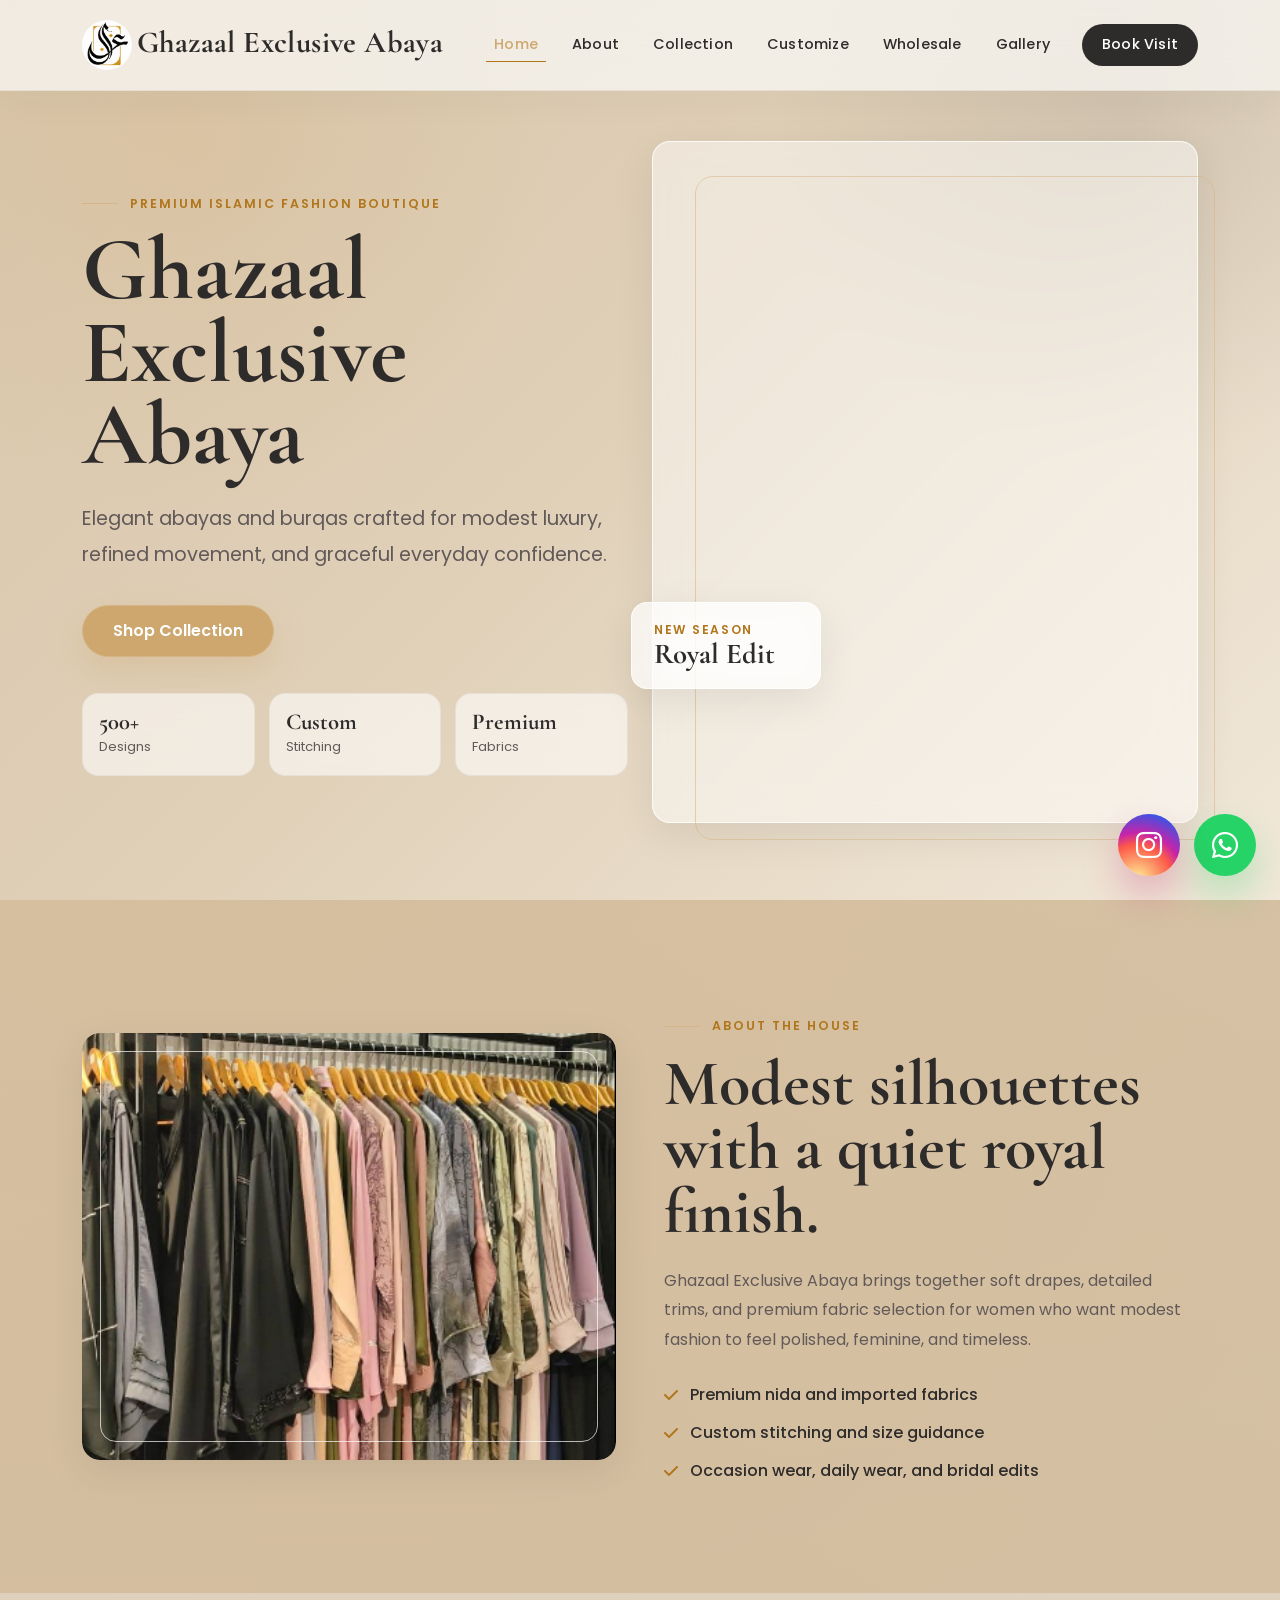
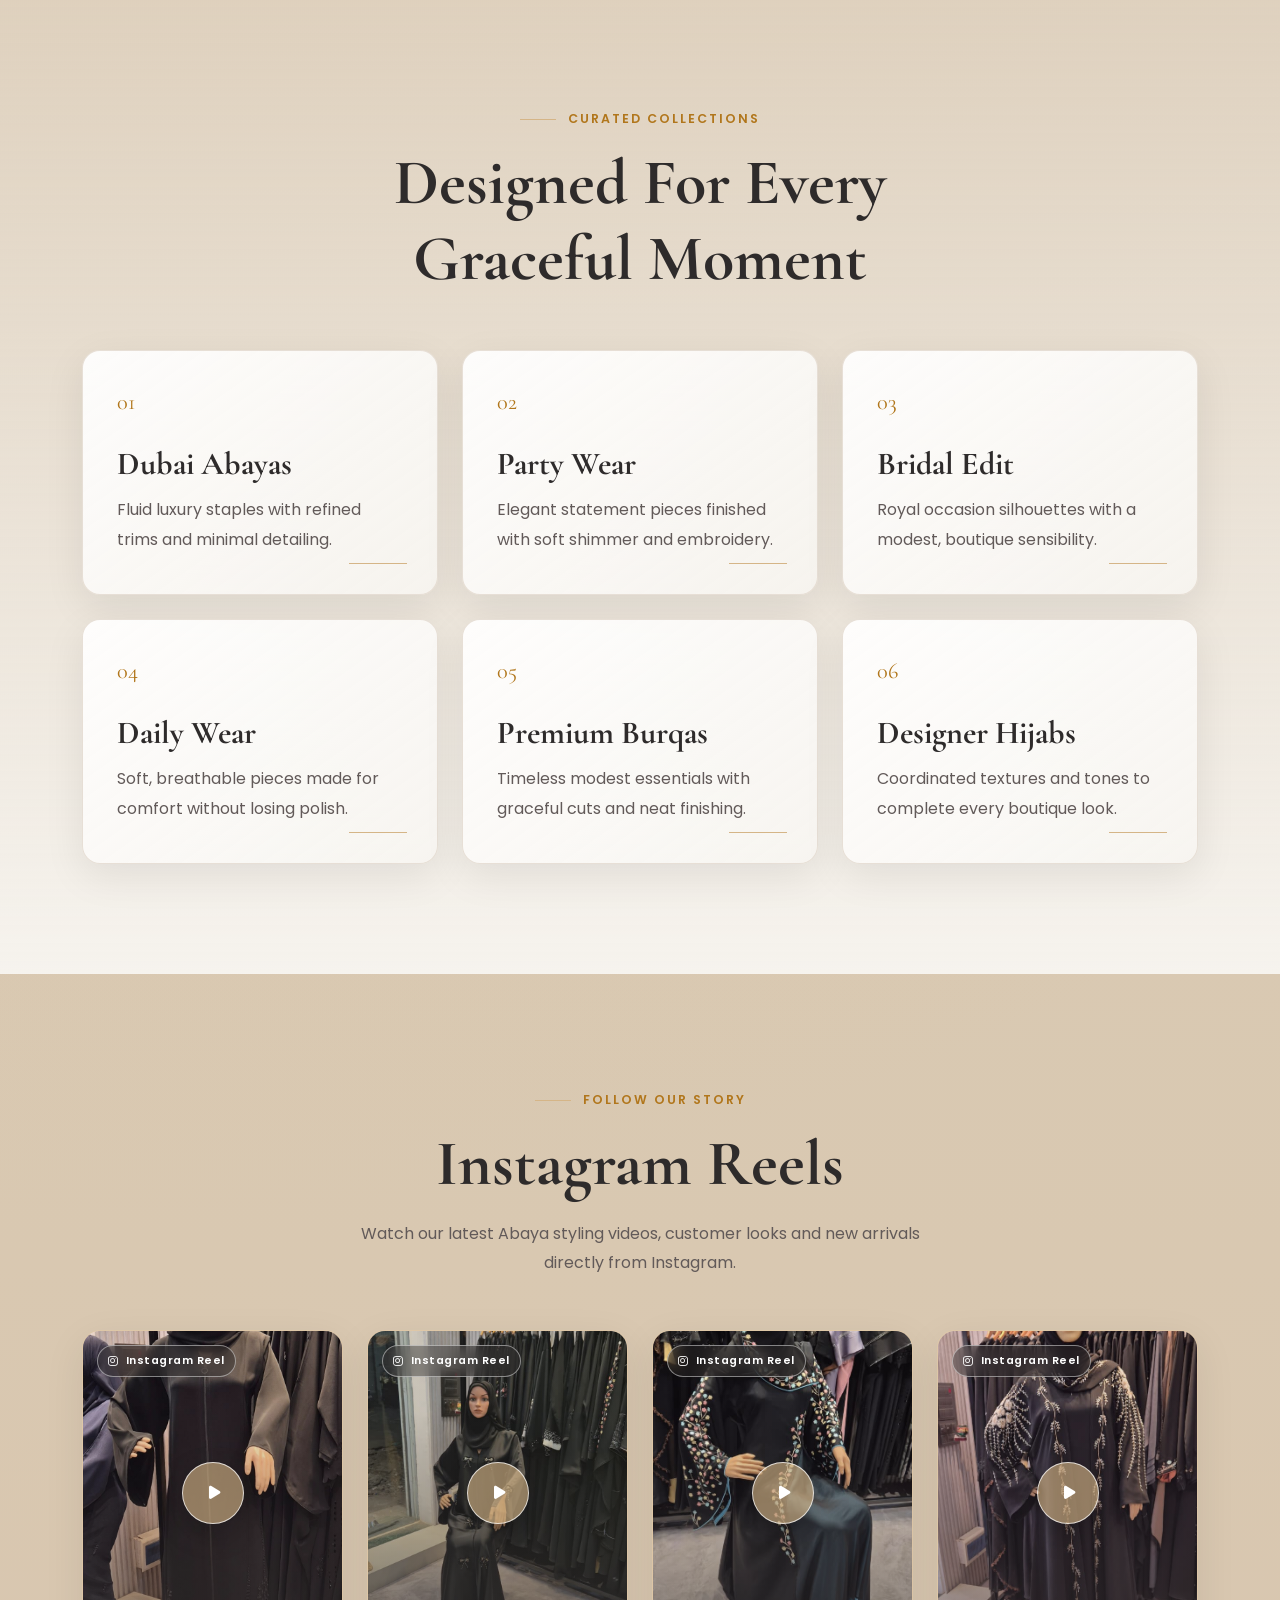
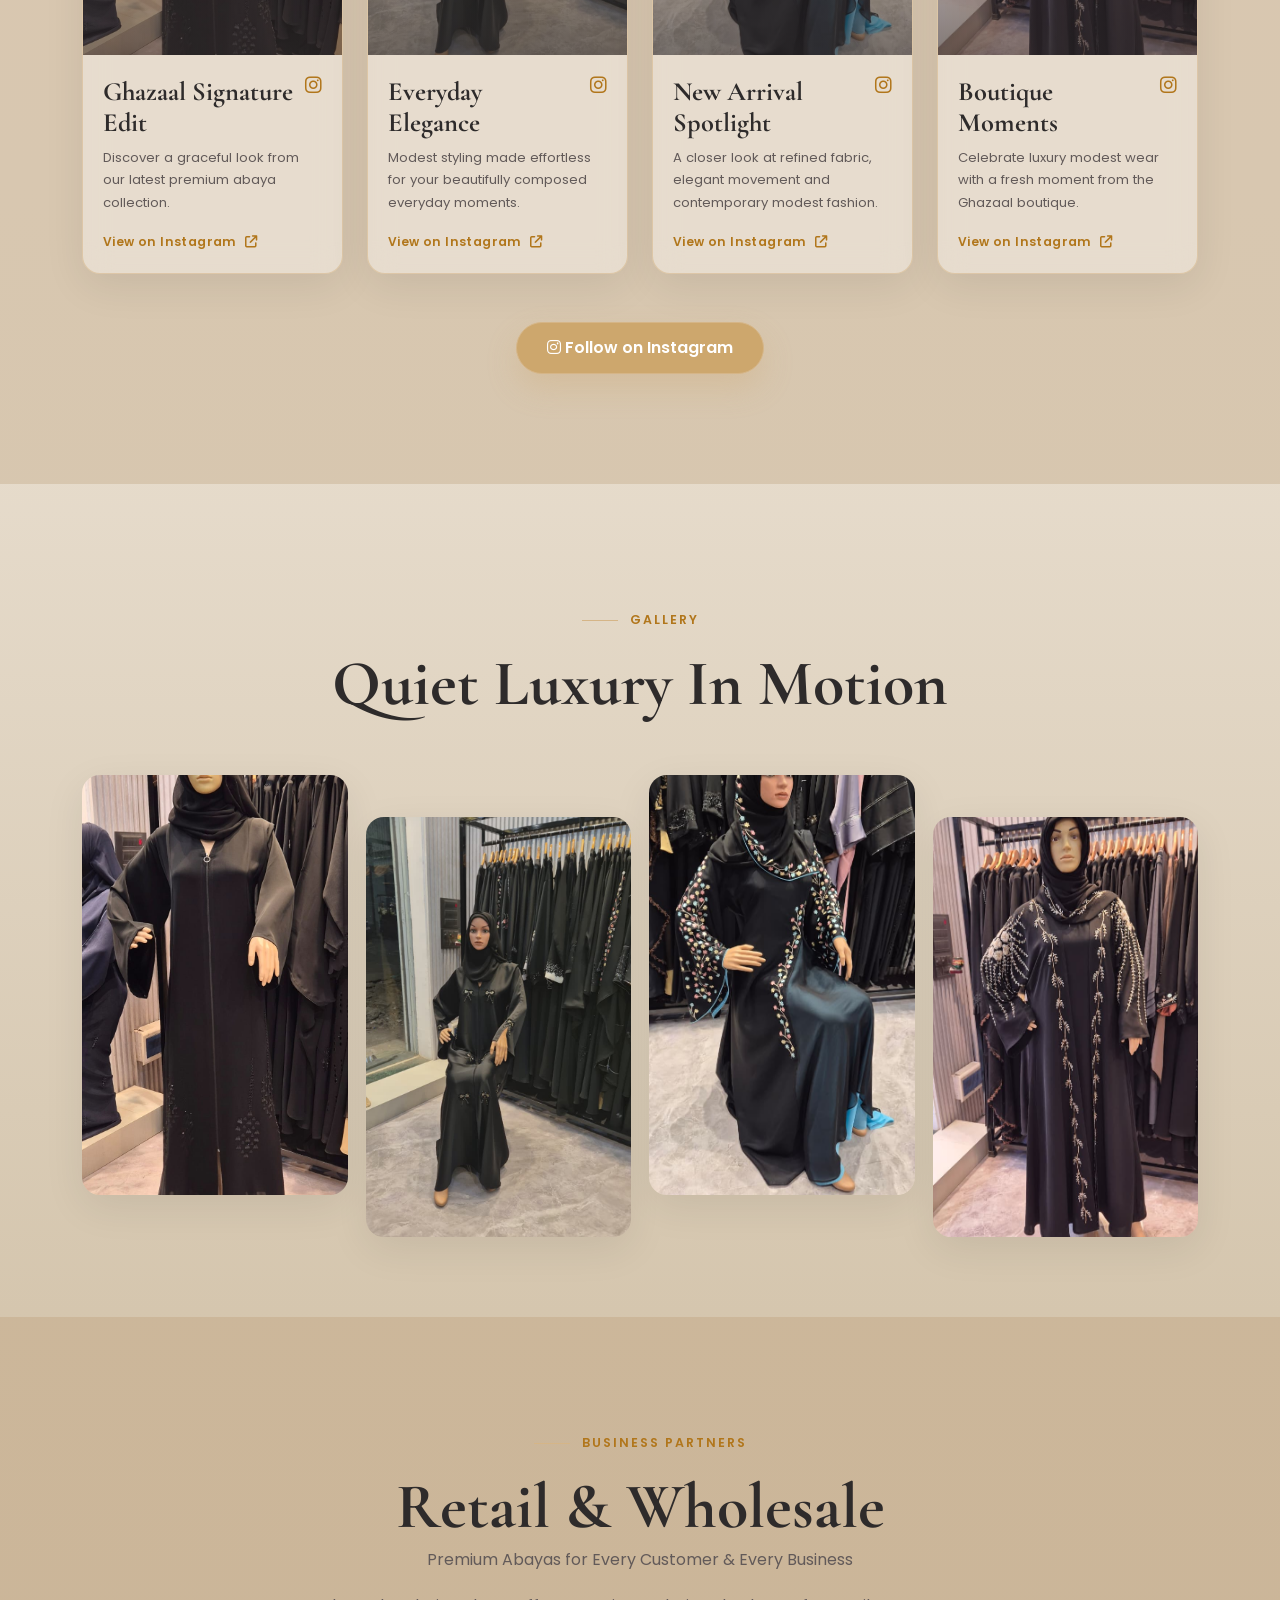
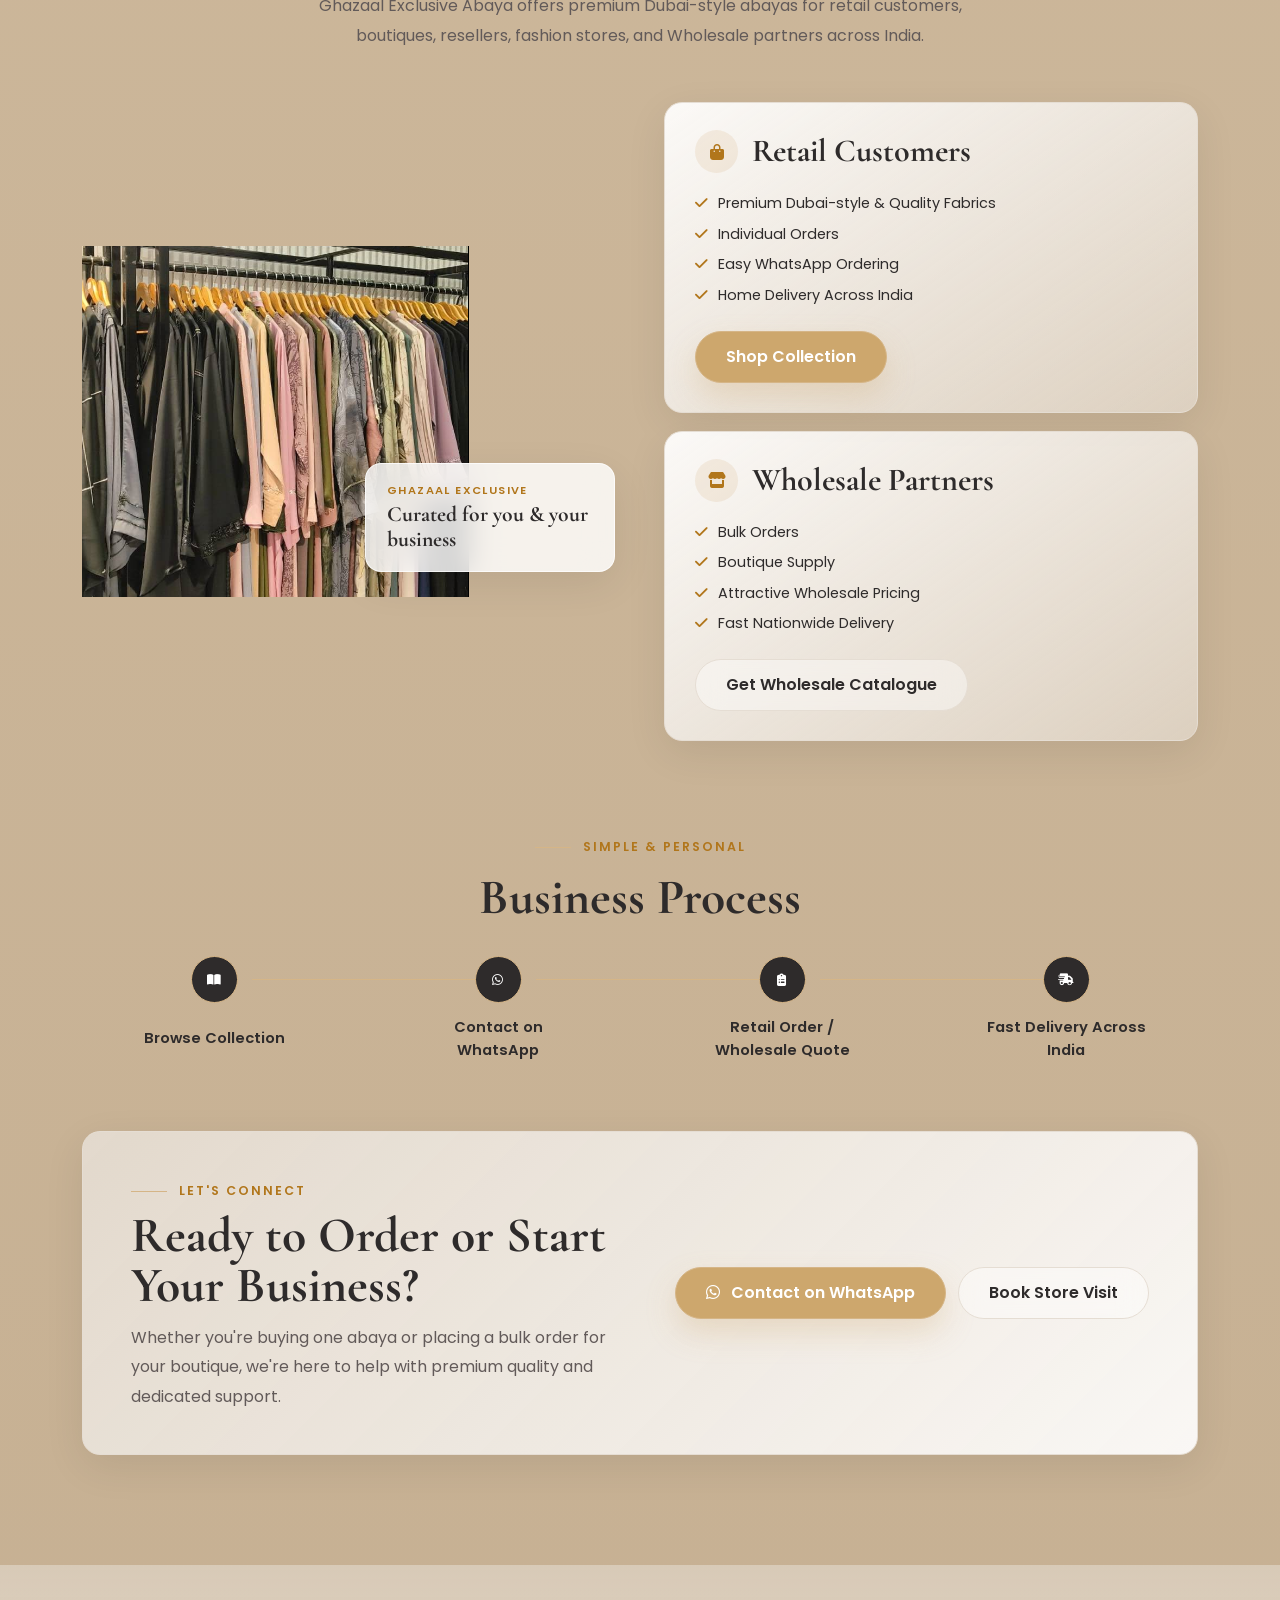
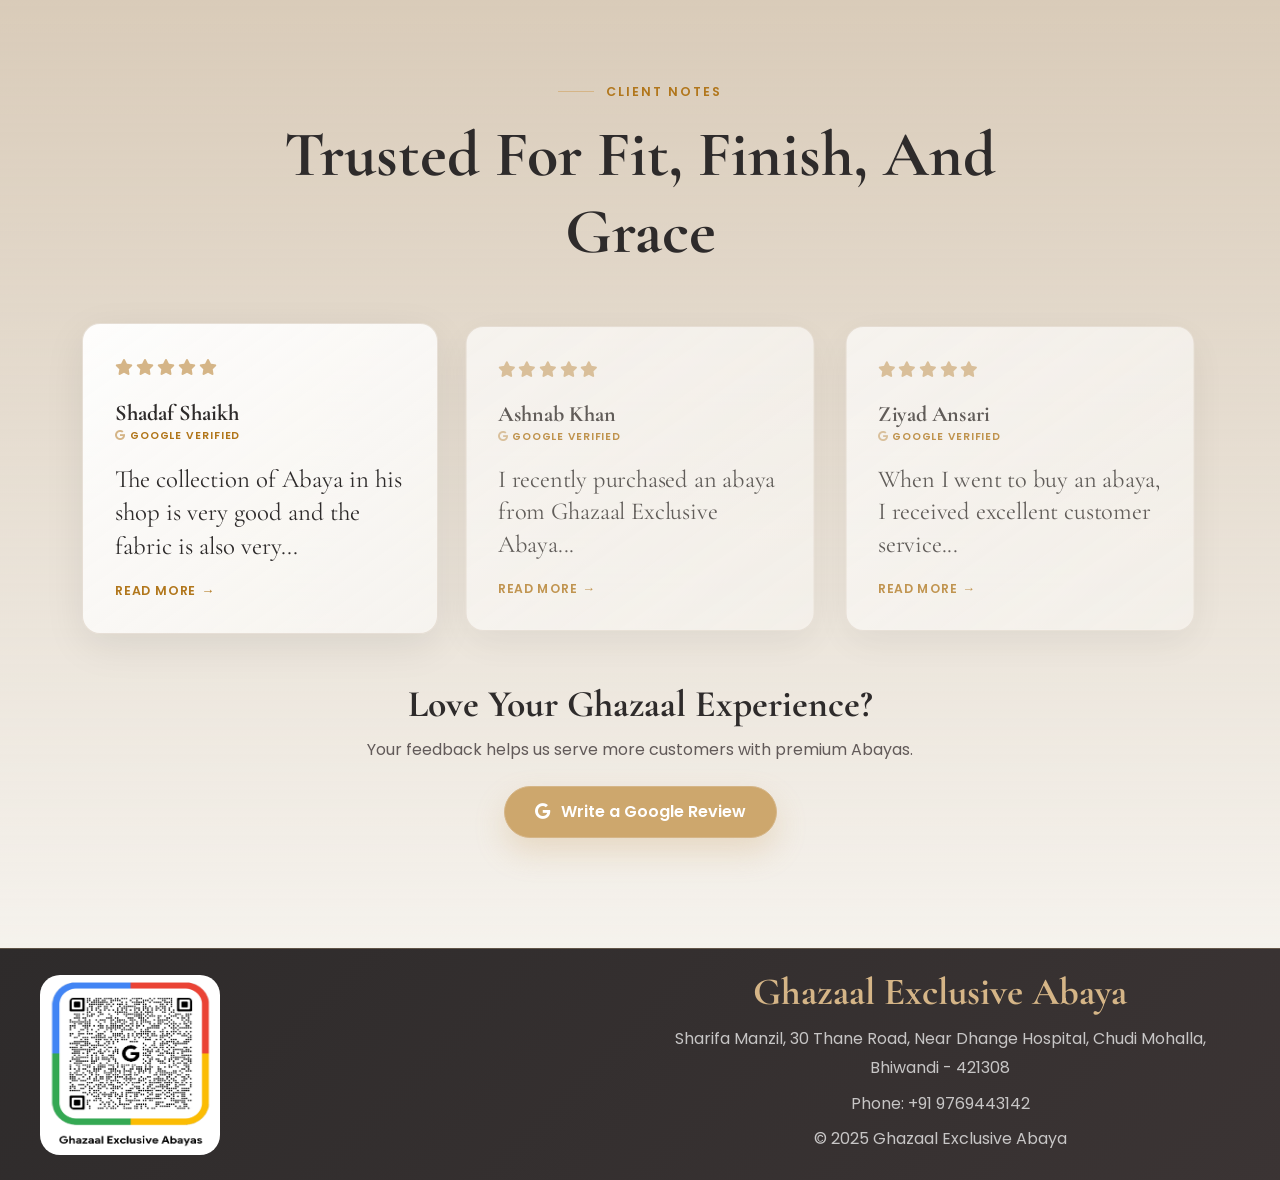
==== index.html @ 2a328132 "name corect Wholesale" ====
<!DOCTYPE html>
<html lang="en">

<head>
    <meta charset="UTF-8">
    <meta name="viewport" content="width=device-width, initial-scale=1.0">
    <title>Ghazaal Exclusive Abaya | Luxury Abaya & Burqa Boutique </title>

    <link rel="preconnect" href="https://fonts.googleapis.com">
    <link rel="preconnect" href="https://fonts.gstatic.com" crossorigin>
    <link
        href="https://fonts.googleapis.com/css2?family=Cormorant+Garamond:wght@500;600;700&family=Poppins:wght@300;400;500;600&display=swap"
        rel="stylesheet">

    <link href="https://cdn.jsdelivr.net/npm/bootstrap@5.3.3/dist/css/bootstrap.min.css" rel="stylesheet">
    <link rel="stylesheet" href="https://cdnjs.cloudflare.com/ajax/libs/font-awesome/6.5.2/css/all.min.css">
    <link href="https://unpkg.com/aos@2.3.4/dist/aos.css" rel="stylesheet">
    <link rel="stylesheet" href="css/style.css">
</head>

<body>
    <div class="loader" id="loader" aria-hidden="true">
        <img class="loader-mark" src="./Images/Gazaal logo 2.png" alt="Gazala Logo">
        <div class="loader-line"></div>
    </div>

    <nav class="navbar navbar-expand-lg fixed-top custom-nav">
        <div class="container">
            <a class="navbar-brand" href="index.htm">
                <img class="Gazala-Logo" src="./Images/Gazaal logo 2.png" alt="">
                Ghazaal Exclusive Abaya
            </a>

            <button class="navbar-toggler" type="button" data-bs-toggle="collapse" data-bs-target="#navMenu"
                aria-controls="navMenu" aria-expanded="false" aria-label="Toggle navigation">
                <spasn class="navbar-toggler-icon"></span>
            </button>

            <div class="collapse navbar-collapse" id="navMenu">
                <ul class="navbar-nav ms-auto align-items-lg-center">
                    <li class="nav-item"><a class="nav-link active" href="index.html">Home</a></li>
                    <li class="nav-item"><a class="nav-link" href="about.html">About</a></li>
                    <li class="nav-item"><a class="nav-link" href="collection.html">Collection</a></li>
                    <li class="nav-item"><a class="nav-link" href="customize.html">Customize</a></li>
                    <li class="nav-item"><a class="nav-link " href="Wholesale.html">Wholesale</a></li>
                    <li class="nav-item"><a class="nav-link" href="gallery.html">Gallery</a></li>
                    <!-- <li class="nav-item"><a class="nav-link" href="blog.html">Blog</a></li> -->
                    <li class="nav-item"><a class="nav-link nav-cta" href="contact.html">Book Visit</a></li>
                </ul>
            </div>
        </div>
    </nav>

    <!-- Under Construction Popup -->
    <div class="popup-overlay" id="popupOverlay">

        <div class="popup-card">

            <button class="popup-close" id="popupClose" aria-label="Close">
                &times;
            </button>

            <div class="popup-icon">
                🚧
            </div>
            <h1>Notice</h1>

            <h2>Exciting Things Are Coming!</h2>

            <p>
                Ghazaal Exclusive Abaya is putting the required finishing touches to the new
                <strong>Ghazaal Exclusive Abaya</strong> website to provide a better experience.
            </p>

            <p class="popup-small">
                Thank you for your patience. Launching Soon.
            </p>

        </div>

    </div>

    <main>
        <section id="home" class="hero-section">
            <div class="container">
                <div class="row align-items-center hero-grid">
                    <div class="col-lg-6" data-aos="fade-up">
                        <span class="eyebrow">Premium Islamic Fashion Boutique</span>
                        <h1>Ghazaal Exclusive Abaya</h1>
                        <p class="hero-lead">Elegant abayas and burqas crafted for modest luxury, refined movement, and
                            graceful everyday confidence.</p>
                        <div class="hero-actions">
                            <a href="collection.html" class="btn btn-gold">Shop Collection</a>
                            <!-- <a href="https://wa.me/919769443142" class="btn btn-outline-luxe">
                                <i class="fab fa-whatsapp"></i>
                                WhatsApp Inquiry
                            </a> -->
                        </div>
                        <div class="hero-metrics" aria-label="Boutique highlights">
                            <div>
                                <strong>500+</strong>
                                <span>Designs</span>
                            </div>
                            <div>
                                <strong>Custom</strong>
                                <span>Stitching</span>
                            </div>
                            <div>
                                <strong>Premium</strong>
                                <span>Fabrics</span>
                            </div>
                        </div>
                    </div>

                    <div class="col-lg-6" data-aos="fade-left">
                        <div class="hero-visual">
                            <!-- <img src="./Images/Ghazaal Banner.png" alt="Ghazaal Exclusive Abaya luxury boutique banner"> -->
                            <video class="hero-video" autoplay muted loop playsinline preload="auto">
                                <source src="./video/AbayaVido.mp4" type="video/mp4">
                                Your browser does not support the video tag.
                            </video>
                            <div class="glass-note">
                                <span>New Season</span>
                                <strong>Royal Edit</strong>
                            </div>
                        </div>
                    </div>
                </div>
            </div>
        </section>

        <section id="about" class="section-padding about-section">
            <div class="container">
                <div class="row align-items-center g-5">
                    <div class="col-lg-6" data-aos="fade-right">
                        <div class="editorial-image">
                            <img src="./Images/Collection-Abayas.png" alt="Ghazaal abaya collection">
                        </div>
                    </div>
                    <div class="col-lg-6" data-aos="fade-up">
                        <span class="eyebrow">About The House</span>
                        <h2>Modest silhouettes with a quiet royal finish.</h2>
                        <p>Ghazaal Exclusive Abaya brings together soft drapes, detailed trims, and premium fabric
                            selection for women who want modest fashion to feel polished, feminine, and timeless.</p>
                        <div class="signature-list">
                            <span><i class="fas fa-check"></i> Premium nida and imported fabrics</span>
                            <span><i class="fas fa-check"></i> Custom stitching and size guidance</span>
                            <span><i class="fas fa-check"></i> Occasion wear, daily wear, and bridal edits</span>
                        </div>
                    </div>
                </div>
            </div>
        </section>

        <section id="collection" class="section-padding collection-section">
            <div class="container">
                <div class="section-heading text-center" data-aos="fade-up">
                    <span class="eyebrow">Curated Collections</span>
                    <h2>Designed For Every Graceful Moment</h2>
                </div>

                <div class="row g-4">
                    <div class="col-lg-4 col-md-6" data-aos="fade-up">
                        <article class="collection-card">
                            <span>01</span>
                            <h3>Dubai Abayas</h3>
                            <p>Fluid luxury staples with refined trims and minimal detailing.</p>
                        </article>
                    </div>
                    <div class="col-lg-4 col-md-6" data-aos="fade-up" data-aos-delay="100">
                        <article class="collection-card">
                            <span>02</span>
                            <h3>Party Wear</h3>
                            <p>Elegant statement pieces finished with soft shimmer and embroidery.</p>
                        </article>
                    </div>
                    <div class="col-lg-4 col-md-6" data-aos="fade-up" data-aos-delay="200">
                        <article class="collection-card">
                            <span>03</span>
                            <h3>Bridal Edit</h3>
                            <p>Royal occasion silhouettes with a modest, boutique sensibility.</p>
                        </article>
                    </div>
                    <div class="col-lg-4 col-md-6" data-aos="fade-up">
                        <article class="collection-card">
                            <span>04</span>
                            <h3>Daily Wear</h3>
                            <p>Soft, breathable pieces made for comfort without losing polish.</p>
                        </article>
                    </div>
                    <div class="col-lg-4 col-md-6" data-aos="fade-up" data-aos-delay="100">
                        <article class="collection-card">
                            <span>05</span>
                            <h3>Premium Burqas</h3>
                            <p>Timeless modest essentials with graceful cuts and neat finishing.</p>
                        </article>
                    </div>
                    <div class="col-lg-4 col-md-6" data-aos="fade-up" data-aos-delay="200">
                        <article class="collection-card">
                            <span>06</span>
                            <h3>Designer Hijabs</h3>
                            <p>Coordinated textures and tones to complete every boutique look.</p>
                        </article>
                    </div>
                </div>
            </div>
        </section>

        <!-- Instagram Reels -->
        <section id="instagram-reels" class="section-padding instagram-reels-section">
            <div class="container">
                <div class="section-heading text-center" data-aos="fade-up">
                    <span class="eyebrow">Follow Our Story</span>
                    <h2>Instagram Reels</h2>
                    <p>Watch our latest Abaya styling videos, customer looks and new arrivals directly from Instagram.
                    </p>
                </div>

                <div class="row g-4">
                    <div class="col-lg-3 col-md-6" data-aos="fade-up">
                        <article class="instagram-reel-card" role="button" tabindex="0"
                            aria-label="Watch the latest Ghazaal Exclusive Abaya Instagram Reel"
                            data-instagram-url="https://www.instagram.com/reel/DUqYnv-DMu7/?igsh=ZGtsZjFtNGhrZXk0"
                            data-title="Ghazaal Signature Edit"
                            data-video-description="Discover a graceful look from our latest premium abaya collection."
                            data-video-src="assets/videos/reel1.mp4" data-category="Signature Collection">
                            <div class="instagram-reel-card__media">
                                <img src="./Clean Img/Abaya-Luxury.jpeg"
                                    alt="Ghazaal Signature Edit Instagram Reel cover" loading="lazy">
                                <span class="instagram-reel-card__shade"></span>
                                <span class="instagram-reel-card__badge"><i class="fab fa-instagram"
                                        aria-hidden="true"></i> Instagram Reel</span>
                                <span class="instagram-reel-card__play" aria-hidden="true"><i
                                        class="fas fa-play"></i></span>
                            </div>
                            <div class="instagram-reel-card__content">
                                <i class="fab fa-instagram instagram-reel-card__icon" aria-hidden="true"></i>
                                <h3>Ghazaal Signature Edit</h3>
                                <p>Discover a graceful look from our latest premium abaya collection.</p>
                                <span class="instagram-reel-card__link">View on Instagram <i
                                        class="fas fa-arrow-up-right-from-square" aria-hidden="true"></i></span>
                            </div>
                        </article>
                    </div>
                    <div class="col-lg-3 col-md-6" data-aos="fade-up" data-aos-delay="100">
                        <article class="instagram-reel-card" role="button" tabindex="0"
                            aria-label="Watch a Ghazaal Exclusive Abaya Instagram Reel"
                            data-instagram-url="https://www.instagram.com/reel/DTpr1cKDPau/?igsh=MTM5NXZuamQydnR0MQ=="
                            data-title="Everyday Elegance"
                            data-video-description="Modest styling made effortless for your beautifully composed everyday moments."
                            data-video-src="assets/videos/reel2.mp4" data-category="Everyday Luxury">
                            <div class="instagram-reel-card__media">
                                <img src="./Clean Img/Abaya-Luxury (2).jpeg"
                                    alt="Everyday Elegance Instagram Reel cover" loading="lazy">
                                <span class="instagram-reel-card__shade"></span>
                                <span class="instagram-reel-card__badge"><i class="fab fa-instagram"
                                        aria-hidden="true"></i> Instagram Reel</span>
                                <span class="instagram-reel-card__play" aria-hidden="true"><i
                                        class="fas fa-play"></i></span>
                            </div>
                            <div class="instagram-reel-card__content">
                                <i class="fab fa-instagram instagram-reel-card__icon" aria-hidden="true"></i>
                                <h3>Everyday Elegance</h3>
                                <p>Modest styling made effortless for your beautifully composed everyday moments.</p>
                                <span class="instagram-reel-card__link">View on Instagram <i
                                        class="fas fa-arrow-up-right-from-square" aria-hidden="true"></i></span>
                            </div>
                        </article>
                    </div>
                    <div class="col-lg-3 col-md-6" data-aos="fade-up" data-aos-delay="200">
                        <article class="instagram-reel-card" role="button" tabindex="0"
                            aria-label="Watch a Ghazaal Exclusive Abaya Instagram Reel"
                            data-instagram-url="https://www.instagram.com/reel/DOBiXKvDFGW/?igsh=YTJyajhiOHF5bnBo"
                            data-title="New Arrival Spotlight"
                            data-video-description="A closer look at refined fabric, elegant movement and contemporary modest fashion."
                            data-video-src="assets/videos/reel3.mp4" data-category="New Arrivals">
                            <div class="instagram-reel-card__media">
                                <img src="./Clean Img/Abaya-Luxury (3).jpeg"
                                    alt="New Arrival Spotlight Instagram Reel cover" loading="lazy">
                                <span class="instagram-reel-card__shade"></span>
                                <span class="instagram-reel-card__badge"><i class="fab fa-instagram"
                                        aria-hidden="true"></i> Instagram Reel</span>
                                <span class="instagram-reel-card__play" aria-hidden="true"><i
                                        class="fas fa-play"></i></span>
                            </div>
                            <div class="instagram-reel-card__content">
                                <i class="fab fa-instagram instagram-reel-card__icon" aria-hidden="true"></i>
                                <h3>New Arrival Spotlight</h3>
                                <p>A closer look at refined fabric, elegant movement and contemporary modest fashion.
                                </p>
                                <span class="instagram-reel-card__link">View on Instagram <i
                                        class="fas fa-arrow-up-right-from-square" aria-hidden="true"></i></span>
                            </div>
                        </article>
                    </div>
                    <div class="col-lg-3 col-md-6" data-aos="fade-up" data-aos-delay="300">
                        <article class="instagram-reel-card" role="button" tabindex="0"
                            aria-label="Watch a Ghazaal Exclusive Abaya Instagram Reel"
                            data-instagram-url="https://www.instagram.com/reel/DOBh1McjDur/?igsh=MXU4eGkyeWJqampoZQ=="
                            data-title="Boutique Moments"
                            data-video-description="Celebrate luxury modest wear with a fresh moment from the Ghazaal boutique."
                            data-video-src="assets/videos/reel4.mp4" data-category="Boutique Stories">
                            <div class="instagram-reel-card__media">
                                <img src="./Clean Img/Abaya-Luxury (4).jpeg" alt="Boutique Moments Instagram Reel cover"
                                    loading="lazy">
                                <span class="instagram-reel-card__shade"></span>
                                <span class="instagram-reel-card__badge"><i class="fab fa-instagram"
                                        aria-hidden="true"></i> Instagram Reel</span>
                                <span class="instagram-reel-card__play" aria-hidden="true"><i
                                        class="fas fa-play"></i></span>
                            </div>
                            <div class="instagram-reel-card__content">
                                <i class="fab fa-instagram instagram-reel-card__icon" aria-hidden="true"></i>
                                <h3>Boutique Moments</h3>
                                <p>Celebrate luxury modest wear with a fresh moment from the Ghazaal boutique.</p>
                                <span class="instagram-reel-card__link">View on Instagram <i
                                        class="fas fa-arrow-up-right-from-square" aria-hidden="true"></i></span>
                            </div>
                        </article>
                    </div>
                </div>

                <div class="text-center mt-5" data-aos="fade-up">
                    <a class="btn btn-gold" href="https://www.instagram.com/ghazaal_xclusive_abayas/" target="_blank"
                        rel="noopener noreferrer">
                        <i class="fab fa-instagram" aria-hidden="true"></i> Follow on Instagram
                    </a>
                </div>
            </div>
        </section>

        <!-- Instagram Reel Viewer Modal -->
        <div class="modal fade instagram-reel-modal" id="instagramReelModal" tabindex="-1"
            aria-labelledby="instagramReelModalTitle" aria-hidden="true">
            <div class="modal-dialog modal-dialog-centered modal-dialog-scrollable">
                <div class="modal-content">
                    <div class="modal-body">
                        <button type="button" class="btn-close" data-bs-dismiss="modal"
                            aria-label="Close reel viewer"></button>
                        <div id="instagramReelEmbed" class="instagram-reel-modal__embed" aria-live="polite">
                            <div class="instagram-reel-modal__loader" aria-label="Loading Instagram Reel">
                                <span class="spinner-border" aria-hidden="true"></span><span>Loading Reel</span>
                            </div>
                        </div>
                        <h2 class="modal-title mt-4" id="instagramReelModalTitle">Instagram Reel</h2>
                        <p id="instagramReelModalDescription" class="instagram-reel-modal__description"></p>
                        <a id="instagramReelExternalLink" class="btn btn-gold mt-2" href="#" target="_blank"
                            rel="noopener noreferrer">View Full Reel <i class="fas fa-arrow-up-right-from-square"
                                aria-hidden="true"></i></a>
                    </div>
                </div>
            </div>
        </div>

        <!-- Fresh From The Atelier with Price -->
        <!-- <section class="section-padding product-section">
            <div class="container">
                <div class="section-heading text-center" data-aos="fade-up">
                    <span class="eyebrow">New Arrivals</span>
                    <h2>Fresh From The Atelier</h2>
                </div>

                <div class="row g-4">
                    <div class="col-lg-3 col-md-6" data-aos="fade-up">
                        <article class="product-card">
                            <img src="./Clean Img/green1 (2).png" alt="Premium Dubai Abaya">
                            <div>
                                <h3>Premium Dubai Abaya</h3>
                                <p>&#8377;2,999</p>
                            </div>
                        </article>
                    </div>
                    <div class="col-lg-3 col-md-6" data-aos="fade-up" data-aos-delay="100">
                        <article class="product-card">
                            <img src="./Clean Img/black1 (2).png" alt="Luxury Black Abaya">
                            <div>
                                <h3>Luxury Black Abaya</h3>
                                <p>&#8377;3,499</p>
                            </div>
                        </article>
                    </div>
                    <div class="col-lg-3 col-md-6" data-aos="fade-up" data-aos-delay="200">
                        <article class="product-card">
                            <img src="./Clean Img/blue1 (4).png" alt="Party Wear Abaya">
                            <div>
                                <h3>Party Wear Abaya</h3>
                                <p>&#8377;4,299</p>
                            </div>
                        </article>
                    </div>
                    <div class="col-lg-3 col-md-6" data-aos="fade-up" data-aos-delay="300">
                        <article class="product-card">
                            <img src="./Clean Img/brown1.png" alt="Designer Burqa">
                            <div>
                                <h3>Designer Burqa</h3>
                                <p>&#8377;3,999</p>
                            </div>
                        </article>
                    </div>
                </div>
            </div>
        </section> -->


        <!-- Premium Quality , Luxury Details , Custom Stitching -->
        <!-- <section class="section-padding service-section">
            <div class="container">
                <div class="row g-4 text-center">
                    <div class="col-md-4" data-aos="fade-up">
                        <div class="service-card">
                            <i class="fas fa-crown"></i>
                            <h3>Premium Quality</h3>
                            <p>Handpicked textures, elegant fall, and boutique finishing in every piece.</p>
                        </div>
                    </div>
                    <div class="col-md-4" data-aos="fade-up" data-aos-delay="100">
                        <div class="service-card">
                            <i class="fas fa-scissors"></i>
                            <h3>Custom Stitching</h3>
                            <p>Tailored fits and thoughtful guidance for personal style and comfort.</p>
                        </div>
                    </div>
                    <div class="col-md-4" data-aos="fade-up" data-aos-delay="200">
                        <div class="service-card">
                            <i class="fas fa-gem"></i>
                            <h3>Luxury Details</h3>
                            <p>Gold accents, embroidery, and graceful silhouettes for special moments.</p>
                        </div>
                    </div>
                </div>
            </div>
        </section> -->

        <section id="gallery" class="section-padding gallery-section">
            <div class="container">
                <div class="section-heading text-center" data-aos="fade-up">
                    <span class="eyebrow">Gallery</span>
                    <h2>Quiet Luxury In Motion</h2>
                </div>
                <div class="gallery-grid" data-aos="fade-up">
                    <img src="./Clean Img//Abaya-Luxury.jpeg" alt="Modest fashion gallery look">
                    <img src="./Clean Img/Abaya-Luxury (2).jpeg" alt="Abaya styling gallery look">
                    <img src="./Clean Img/Abaya-Luxury (3).jpeg" alt="Luxury abaya gallery look">
                    <img src="./Clean Img/Abaya-Luxury (4).jpeg" alt="Boutique abaya gallery look">
                </div>
            </div>
        </section>



        <!-- Personal Ordering whatsapp -->
        <!-- <section class="whatsapp-banner">
            <div class="container">
                <div class="cta-panel text-center" data-aos="zoom-in">
                    <span class="eyebrow">Personal Ordering</span>
                    <h2>Choose your favorite abaya directly on WhatsApp.</h2>
                    <a href="https://wa.me/919769443142" class="btn btn-gold btn-lg">
                        <i class="fab fa-whatsapp"></i>
                        WhatsApp Order
                    </a>
                </div>
            </div>
        </section> -->

        <section id="retail-Wholesale" class="section-padding retail-Wholesale-section">
            <div class="container">
                <div class="section-heading text-center" data-aos="fade-up">
                    <span class="eyebrow">Business Partners</span>
                    <h2>Retail &amp; Wholesale</h2>
                    <p>Premium Abayas for Every Customer &amp; Every Business</p>
                    <p class="retail-Wholesale-lead">Ghazaal Exclusive Abaya offers premium Dubai-style abayas for
                        retail customers, boutiques, resellers, fashion stores, and Wholesale partners across India.
                    </p>
                </div>

                <div class="retail-Wholesale-intro row align-items-center g-5">
                    <div class="col-lg-6" data-aos="fade-right">
                        <div class="retail-Wholesale-image">
                            <img src="./Images/Collection-Abayas.png"
                                alt="Premium Dubai-style abayas from Ghazaal Exclusive Abaya">
                            <div class="retail-image-note">
                                <span>Ghazaal Exclusive</span>
                                <strong>Curated for you &amp; your business</strong>
                            </div>
                        </div>
                    </div>
                    <div class="col-lg-6" data-aos="fade-up" data-aos-delay="100">
                        <div class="partner-cards">
                            <article class="partner-card">
                                <div class="partner-card__heading">
                                    <span class="partner-card__icon"><i class="fa-solid fa-bag-shopping"
                                            aria-hidden="true"></i></span>
                                    <h3>Retail Customers</h3>
                                </div>
                                <ul class="partner-list">
                                    <li><i class="fa-solid fa-check" aria-hidden="true"></i> Premium Dubai-style &
                                        Quality Fabrics</li>
                                    <li><i class="fa-solid fa-check" aria-hidden="true"></i> Individual Orders</li>
                                    <li><i class="fa-solid fa-check" aria-hidden="true"></i> Easy WhatsApp Ordering</li>
                                    <li><i class="fa-solid fa-check" aria-hidden="true"></i> Home Delivery Across India
                                    </li>
                                </ul>
                                <a href="collection.html" class="btn btn-gold">Shop Collection</a>
                            </article>
                            <article class="partner-card">
                                <div class="partner-card__heading">
                                    <span class="partner-card__icon"><i class="fa-solid fa-store"
                                            aria-hidden="true"></i></span>
                                    <h3>Wholesale Partners</h3>
                                </div>
                                <ul class="partner-list">
                                    <li><i class="fa-solid fa-check" aria-hidden="true"></i> Bulk Orders</li>
                                    <li><i class="fa-solid fa-check" aria-hidden="true"></i> Boutique Supply</li>
                                    <li><i class="fa-solid fa-check" aria-hidden="true"></i> Attractive Wholesale
                                        Pricing</li>
                                    <li><i class="fa-solid fa-check" aria-hidden="true"></i> Fast Nationwide Delivery
                                    </li>
                                </ul>
                                <a href="https://wa.me/919769443142?text=Hello%20Ghazaal%20Exclusive%20Abaya%2C%20I%20would%20like%20the%20Wholesale%20catalogue."
                                    class="btn btn-outline-luxe" target="_blank" rel="noopener noreferrer">Get Wholesale
                                    Catalogue</a>
                            </article>
                        </div>
                    </div>
                </div>

                <div class="business-process" data-aos="fade-up">
                    <div class="business-process__heading text-center">
                        <span class="eyebrow">Simple &amp; Personal</span>
                        <h3>Business Process</h3>
                    </div>
                    <ol class="process-steps">
                        <li><span class="process-step__number" aria-label="Step 1"><i class="fa-solid fa-book-open"
                                    aria-hidden="true"></i></span><strong>Browse Collection</strong></li>
                        <li><span class="process-step__number" aria-label="Step 2"><i class="fab fa-whatsapp"
                                    aria-hidden="true"></i></span><strong>Contact on WhatsApp</strong></li>
                        <li><span class="process-step__number" aria-label="Step 3"><i class="fa-solid fa-clipboard-list"
                                    aria-hidden="true"></i></span><strong>Retail Order / Wholesale Quote</strong></li>
                        <li><span class="process-step__number" aria-label="Step 4"><i class="fa-solid fa-truck-fast"
                                    aria-hidden="true"></i></span><strong>Fast Delivery Across India</strong></li>
                    </ol>
                </div>



                <div class="retail-cta" data-aos="zoom-in">
                    <div>
                        <span class="eyebrow">Let's Connect</span>
                        <h3>Ready to Order or Start Your Business?</h3>
                        <p>Whether you're buying one abaya or placing a bulk order for your boutique, we're here to help
                            with premium quality and dedicated support.</p>
                    </div>
                    <div class="retail-cta__actions">
                        <a href="https://wa.me/919769443142" class="btn btn-gold" target="_blank"
                            rel="noopener noreferrer"><i class="fab fa-whatsapp" aria-hidden="true"></i> Contact on
                            WhatsApp</a>
                        <a href="contact.html" class="btn btn-outline-luxe">Book Store Visit</a>
                    </div>
                </div>
            </div>
        </section>

        <!-- Google Reviews Section -->
        <section id="reviews" class="section-padding review-section">
            <div class="container">
                <div class="section-heading text-center" data-aos="fade-up">
                    <span class="eyebrow">Client Notes</span>
                    <h2>Trusted For Fit, Finish, And Grace</h2>
                </div>
                <div class="row g-4">
                    <div class="col-md-4 d-flex" data-aos="fade-up">
                        <article class="review-card w-100">
                            <div class="stars"><i class="fas fa-star"></i><i class="fas fa-star"></i><i
                                    class="fas fa-star"></i><i class="fas fa-star"></i><i class="fas fa-star"></i></div>
                            <div class="reviewer-meta">
                                <div>
                                    <h3>Shadaf Shaikh</h3>
                                    <span class="review-verified"><i class="fab fa-google" aria-hidden="true"></i>
                                        Google Verified</span>
                                </div>
                                <!-- <i class="fab fa-google review-google-icon" aria-label="Google review"></i> -->
                            </div>
                            <p>The collection of Abaya in his shop is very good and the fabric is also very...</p>
                            <a class="review-read-more"
                                href="https://www.google.com/maps/contrib/113048971249815234400/reviews/@19.3001006,73.0554429,17z/data=!3m1!4b1!4m3!8m2!3m1!1e1?hl=en-US&entry=ttu&g_ep=EgoyMDI2MDcyOS4wIKXMDSoASAFQAw%3D%3D"
                                target="_blank" rel="noopener noreferrer">Read More <span
                                    aria-hidden="true">→</span></a>
                        </article>
                    </div>
                    <div class="col-md-4 d-flex" data-aos="fade-up" data-aos-delay="100">
                        <article class="review-card w-100">
                            <div class="stars"><i class="fas fa-star"></i><i class="fas fa-star"></i><i
                                    class="fas fa-star"></i><i class="fas fa-star"></i><i class="fas fa-star"></i></div>
                            <div class="reviewer-meta">
                                <div>
                                    <h3>Ashnab Khan</h3>
                                    <span class="review-verified"><i class="fab fa-google" aria-hidden="true"></i>
                                        Google Verified</span>
                                </div>
                                <!-- <i class="fab fa-google review-google-icon" aria-label="Google review"></i> -->
                            </div>
                            <p>I recently purchased an abaya from Ghazaal Exclusive Abaya...</p>
                            <a class="review-read-more"
                                href="https://www.google.com/maps/contrib/118271426440043486296/reviews/@19.3015849,73.0572686,18z/data=!3m1!4b1!4m3!8m2!3m1!1e1?hl=en-US&amp;entry=ttu&amp;g_ep=EgoyMDI2MDcyOS4wIKXMDSoASAFQAw%3D%3D"
                                target="_blank" rel="noopener noreferrer">Read More <span
                                    aria-hidden="true">→</span></a>
                        </article>
                    </div>
                    <div class="col-md-4 d-flex" data-aos="fade-up" data-aos-delay="200">
                        <article class="review-card w-100">
                            <div class="stars"><i class="fas fa-star"></i><i class="fas fa-star"></i><i
                                    class="fas fa-star"></i><i class="fas fa-star"></i><i class="fas fa-star"></i></div>
                            <div class="reviewer-meta">
                                <div>
                                    <h3>Ziyad Ansari</h3>
                                    <span class="review-verified"><i class="fab fa-google" aria-hidden="true"></i>
                                        Google Verified</span>
                                </div>
                                <!-- <i class="fab fa-google review-google-icon" aria-label="Google review"></i> -->
                            </div>
                            <p>When I went to buy an abaya, I received excellent customer service...</p>
                            <a class="review-read-more"
                                href="https://www.google.com/maps/contrib/112156668213743350364/reviews/@18.6119504,73.3566547,9z/data=!3m1!4b1!4m3!8m2!3m1!1e1?hl=en-US&entry=ttu&g_ep=EgoyMDI2MDcyOS4wIKXMDSoASAFQAw%3D%3D"
                                target="_blank" rel="noopener noreferrer">Read More <span
                                    aria-hidden="true">→</span></a>
                        </article>
                    </div>
                </div>
                <div class="review-cta text-center" data-aos="fade-up" data-aos-delay="150">
                    <h3>Love Your Ghazaal Experience?</h3>
                    <p>Your feedback helps us serve more customers with premium Abayas.</p>
                    <a href="https://www.google.com/search?sca_esv=77db14f998c3bcf1&sxsrf=APpeQntNH_l1DuZNXn6tzdUTynZGMbCHCw:1785649232624&q=ghazaal+abaya&sa=X&ved=2ahUKEwjXxdDhnYGWAxWziuEIHdfbNrMQ7xYoAHoECAoQAQ&biw=1366&bih=641&dpr=1#sv=[base64]"
                        target="_blank" rel="noopener noreferrer" class="btn btn-gold"><i class="fab fa-google"
                            aria-hidden="true"></i> Write a Google Review</a>
                </div>
            </div>
        </section>

        <!-- <section id="contact" class="section-padding contact-section">
            <div class="container">
                <div class="row g-5">
                    <div class="col-lg-5" data-aos="fade-right">
                        <span class="eyebrow">Visit The Boutique</span>
                        <h2>Store Information</h2>
                        <p>Ghazaal Exclusive Abaya</p>
                        <p>Sharifa Manzil, 30 Thane Road, Near Dhange Hospital, Chudi Mohalla, Bhiwandi, Maharashtra
                            421308</p>
                        <p>Phone: +91 9769443142</p>
                    </div>
                    <div class="col-lg-7" data-aos="fade-up">
                        <form class="contact-form">
                            <input type="text" class="form-control" placeholder="Name">
                            <input type="email" class="form-control" placeholder="Email">
                            <input type="text" class="form-control" placeholder="Mobile Number">
                            <textarea class="form-control" rows="5" placeholder="Message"></textarea>
                            <button class="btn btn-gold" type="submit">Send Message</button>
                        </form>
                    </div>
                </div>
            </div>
        </section> -->
    </main>

    <footer class="footer">
        <div class="col-md-6 QR-Code">
            <img src="./Images/QR-Code Google.png" alt="">
        </div>
        <div class="container text-center">
            <h2 class="Footer-Ghazaal">Ghazaal Exclusive Abaya</h2>
            <p>
                Sharifa Manzil, 30 Thane Road,
                Near Dhange Hospital,
                Chudi Mohalla,
                Bhiwandi - 421308
            </p>

            <p>
                Phone: +91 9769443142
            </p>

            <p>
                © 2025 Ghazaal Exclusive Abaya
            </p>
        </div>
    </footer>

    <a href="https://wa.me/919769443142" class="whatsapp-float" aria-label="Order on WhatsApp">
        <i class="fab fa-whatsapp"></i>
    </a>

    <a href="https://www.instagram.com/ghazaal_xclusive_abayas/" class="instagram-float"
        aria-label="Order on Instagram">
        <i class="fab fa-instagram"></i>
    </a>


    <script src="https://cdn.jsdelivr.net/npm/bootstrap@5.3.3/dist/js/bootstrap.bundle.min.js"></script>
    <script src="https://unpkg.com/aos@2.3.4/dist/aos.js"></script>
    <script src="js/script.js"></script>
    <script src="js/bottom-nav.js"></script>
</body>

</html>
---- css/style.css ----
@import url('https://fonts.googleapis.com/css2?family=Cormorant+Garamond:wght@500;600;700&family=Poppins:wght@300;400;500;600&display=swap');

/* ===================================
   GHAZAAL EXCLUSIVE ABAYA
   Premium Champagne & Gold Theme
=================================== */

:root {
    --primary: #D5B587;
    --primary-dark: #CDA76D;
    --champagne: #E8E1D8;
    --background: #D8C5AA;
    --white: #FFFFFF;
    --heading: #2E2B2B;
    --text: #625A59;
    --border: #E5DDD3;
    --shadow: 0 12px 40px rgba(0, 0, 0, .08);
    --primary-gold: var(--primary);
    --dark-gold: #b1761b;
    --soft-rose: #F0E6E0;
    --deep-mulberry: #4B3438;
    --shadow-hover: 0 30px 70px rgba(46, 43, 43, 0.16);
    --radius-lg: 18px;
    --radius-md: 16px;
    --transition: all 0.35s ease;
}

/* Google review details: enhances the existing review cards without altering their layout. */
.review-card {
    display: flex;
    flex-direction: column;
    padding: 32px;
    background: linear-gradient(145deg, rgba(255, 255, 255, 0.94), rgba(248, 246, 242, 0.84)) !important;
    transition: transform 0.35s ease, border-color 0.35s ease, box-shadow 0.35s ease;
}

.review-card:hover {
    border-color: var(--primary-gold) !important;
    box-shadow: 0 18px 42px rgba(35, 28, 19, 0.16) !important;
}

.reviewer-meta {
    display: flex;
    align-items: center;
    gap: 12px;
    margin-bottom: 20px;
}

.reviewer-avatar {
    display: inline-flex;
    align-items: center;
    justify-content: center;
    flex: 0 0 44px;
    width: 44px;
    height: 44px;
    border: 1px solid var(--primary-gold);
    border-radius: 50%;
    background: var(--heading);
    color: var(--primary-gold) !important;
    font-family: 'Cormorant Garamond', serif;
    font-size: 1.45rem;
    font-weight: 700;
    letter-spacing: 0;
}

.reviewer-meta h3 {
    margin: 0 0 2px;
    color: var(--heading);
    font-family: 'Cormorant Garamond', serif;
    font-size: 1.4rem;
    font-weight: 700;
}

.review-card .review-verified {
    display: block;
    color: var(--dark-gold);
    font-size: 0.67rem;
    font-weight: 600;
    letter-spacing: 0.9px;
    line-height: 1.3;
}

.review-verified i,
.review-google-icon {
    color: var(--primary-gold);
}

.review-google-icon {
    margin-left: auto;
    font-size: 1.1rem;
    opacity: 0.9;
}

.review-card p {
    margin-bottom: 0;
}

.review-read-more {
    display: inline-flex;
    align-items: center;
    gap: 5px;
    width: fit-content;
    margin-top: auto;
    padding-top: 18px;
    color: var(--dark-gold);
    font-size: 0.78rem;
    font-weight: 600;
    letter-spacing: 0.8px;
    text-transform: uppercase;
    text-decoration: none;
    transition: color 0.25s ease, gap 0.25s ease;
}

.review-read-more:hover,
.review-read-more:focus-visible {
    color: var(--heading);
    gap: 9px;
}

.review-cta {
    margin-top: 48px;
}

.review-cta h3 {
    margin-bottom: 8px;
    color: var(--heading);
    font-size: clamp(1.8rem, 3vw, 2.35rem);
}

.review-cta p {
    margin-bottom: 22px;
    color: var(--muted);
}

.review-cta .btn i {
    margin-right: 7px;
}

@media (max-width: 767.98px) {
    .review-card {
        padding: 28px;
    }

    .review-cta {
        margin-top: 38px;
    }
}

* {
    margin: 0;
    padding: 0;
    box-sizing: border-box;
}

html {
    scroll-behavior: smooth;
}

body {
    font-family: 'Poppins', sans-serif;
    background: var(--background);
    color: var(--text);
    overflow-x: hidden;
}

a {
    text-decoration: none;
}

img {
    display: block;
    max-width: 100%;
}

p {
    color: var(--text);
    line-height: 1.85;
}

h1,
h2,
h3,
h4,
h5,
h6 {
    font-family: 'Cormorant Garamond', serif;
    color: var(--heading);
    font-weight: 700;
    letter-spacing: 0;
}

.section-padding {
    padding: 110px 0;
}

.eyebrow {
    display: inline-flex;
    align-items: center;
    gap: 12px;
    color: var(--dark-gold);
    font-size: 0.78rem;
    font-weight: 600;
    letter-spacing: 2px;
    text-transform: uppercase;
    margin-bottom: 16px;
}

.eyebrow::before {
    content: '';
    width: 36px;
    height: 1px;
    background: var(--primary-gold);
}

.section-heading {
    max-width: 720px;
    margin: 0 auto 52px;
}

.section-heading h2 {
    font-size: clamp(2.3rem, 5vw, 4rem);
    margin-bottom: 0;
}



.loader {
    position: fixed;
    inset: 0;
    z-index: 10000;
    display: grid;
    place-items: center;
    background: var(--background);
    transition: opacity .6s, visibility .6s;
}

.loader.hidden {
    opacity: 0;
    visibility: hidden;
}

.loader-mark {
    width: 305px;
    height: 300px;
    aspect-ratio: 1;
    padding: clamp(22px, 5vw, 42px);
    object-fit: contain;
    object-position: center;
    border-radius: 0% 50%;
    background: rgba(255, 255, 255, .04);
    border: 1px solid var(--primary-dark);
    box-shadow: 0 0 42px var(--primary-dark), 0 0 60px var(--primary);
    animation: pulse 1.2s infinite alternate;
}

.loader-line {
    position: absolute;
    width: min(260px, 60vw);
    height: 2px;
    background: linear-gradient(90deg, transparent, var(--blue), var(--purple), transparent);
    transform: translateY(78px);
    animation: scan 1.2s infinite;
}


/* ===================================
   NAVBAR
=================================== */

.custom-nav {
    background: rgba(248, 246, 242, 0.78);
    border-bottom: 1px solid rgba(229, 221, 211, 0.82);
    backdrop-filter: blur(18px);
    box-shadow: 0 10px 35px rgba(46, 43, 43, 0.04);
    padding: 16px 0;
    transition: var(--transition);
}

.navbar-brand {
    color: var(--heading) !important;
    font-family: 'Cormorant Garamond', serif;
    font-size: 1.9rem;
    font-weight: 700;
    display: flex;
    gap: 5px;
}

.navbar-toggler {
    border: 1px solid var(--border);
    border-radius: 12px;
    padding: 9px 11px;
}

.navbar-brand .Gazala-Logo {
    width: 50px;
    border-radius: 50px;
}

.navbar-toggler:focus {
    box-shadow: 0 0 0 0.18rem rgba(213, 181, 135, 0.25);
}

.navbar-toggler-icon {
    background-image: url("data:image/svg+xml,%3csvg xmlns='http://www.w3.org/2000/svg' viewBox='0 0 30 30'%3e%3cpath stroke='rgba%2846, 43, 43, 0.86%29' stroke-linecap='round' stroke-miterlimit='10' stroke-width='2' d='M4 7h22M4 15h22M4 23h22'/%3e%3c/svg%3e");
}

.nav-link {
    color: var(--heading) !important;
    font-size: 0.9rem;
    font-weight: 500;
    margin-left: 18px;
    position: relative;
    transition: var(--transition);
}

.nav-link::after {
    content: '';
    position: absolute;
    left: 0;
    bottom: 4px;
    width: 0;
    height: 1px;
    background: var(--dark-gold);
    transition: var(--transition);
}

.nav-link:hover,
.nav-link:focus {
    color: var(--dark-gold) !important;
}

.nav-link:hover::after,
.nav-link:focus::after {
    width: 100%;
}

.nav-cta {
    background: var(--heading);
    color: var(--white) !important;
    border-radius: 999px;
    padding: 11px 20px !important;
    margin-left: 24px;
}

.nav-cta::after {
    display: none;
}

.nav-cta:hover,
.nav-cta:focus {
    background: var(--dark-gold);
    color: var(--white) !important;
    transform: translateY(-2px);
}

/* ===================================
   BUTTONS
=================================== */

.btn {
    border-radius: 999px;
    font-weight: 600;
    padding: 13px 30px;
    transition: var(--transition);
}

.btn-gold {
    background: var(--primary-dark);
    border: 1px solid var(--primary-gold);
    color: var(--white);
    box-shadow: 0 16px 32px rgba(205, 167, 109, 0.25);
}

.btn-gold:hover,
.btn-gold:focus {
    background: var(--dark-gold);
    border-color: var(--dark-gold);
    color: var(--white);
    transform: translateY(-3px);
    box-shadow: 0 20px 38px rgba(205, 167, 109, 0.32);
}

.btn-outline-luxe {
    background: rgba(255, 255, 255, 0.42);
    border: 1px solid var(--border);
    color: var(--heading);
    backdrop-filter: blur(14px);
}

.btn-outline-luxe:hover,
.btn-outline-luxe:focus {
    border-color: var(--primary-gold);
    color: var(--dark-gold);
    transform: translateY(-3px);
}

/* ===================================
   HERO
=================================== */

.hero-section {
    min-height: 100vh;
    display: flex;
    align-items: center;
    padding: 115px 0 52px;
    background:
        radial-gradient(circle at 12% 18%, rgba(213, 181, 135, 0.24), transparent 27%),
        radial-gradient(circle at 84% 12%, rgba(75, 52, 56, 0.10), transparent 30%),
        linear-gradient(135deg, var(--background) 0%, var(--champagne) 52%, var(--white) 100%);
}

.contact-section {
    min-height: 40vh;
}

.hero-grid {
    min-height: calc(100vh - 170px);
}

.hero-section h1 {
    font-size: clamp(3.4rem, 7vw, 6.9rem);
    line-height: 0.92;
    max-width: 720px;
    margin-bottom: 24px;
}

.hero-lead {
    max-width: 610px;
    color: var(--text);
    font-size: clamp(1rem, 2vw, 1.22rem);
    margin-bottom: 32px;
}

.hero-actions {
    display: flex;
    flex-wrap: wrap;
    gap: 14px;
    margin-bottom: 36px;
}

.hero-metrics {
    display: grid;
    grid-template-columns: repeat(3, minmax(0, 1fr));
    gap: 14px;
    max-width: 570px;
}

.hero-metrics div {
    background: rgba(255, 255, 255, 0.58);
    border: 1px solid rgba(229, 221, 211, 0.78);
    border-radius: var(--radius-md);
    padding: 17px 16px;
    backdrop-filter: blur(18px);
}

.hero-metrics strong {
    display: block;
    color: var(--heading);
    font-family: 'Cormorant Garamond', serif;
    font-size: 1.42rem;
    line-height: 1;
}

.hero-metrics span {
    color: var(--text);
    font-size: 0.82rem;
}

.hero-visual {
    position: relative;
    max-width: 560px;
    margin-left: auto;
    border-radius: var(--radius-lg);
    padding: 14px;
    background: rgba(255, 255, 255, 0.48);
    border: 1px solid rgba(255, 255, 255, 0.78);
    box-shadow: var(--shadow);
    backdrop-filter: blur(16px);
}

.hero-visual::before {
    content: '';
    position: absolute;
    inset: 34px -18px -18px 42px;
    border: 1px solid rgba(213, 181, 135, 0.55);
    border-radius: var(--radius-lg);
    z-index: -1;
}

.hero-visual .hero-video {
    width: 100%;
    aspect-ratio: 4 / 5;
    object-fit: cover;
    object-position: center;
    border-radius: 18px;
}

.glass-note {
    position: absolute;
    left: -22px;
    bottom: 133px;
    min-width: 190px;
    padding: 18px 22px;
    background: rgba(255, 255, 255, 0.70);
    border: 1px solid rgba(255, 255, 255, 0.82);
    border-radius: var(--radius-md);
    box-shadow: var(--shadow);
    backdrop-filter: blur(16px);
}

.glass-note span {
    display: block;
    color: var(--dark-gold);
    font-size: 0.76rem;
    font-weight: 600;
    letter-spacing: 1.7px;
    text-transform: uppercase;
}

.glass-note strong {
    color: var(--heading);
    font-family: 'Cormorant Garamond', serif;
    font-size: 1.8rem;
    line-height: 1;
}

/* ===================================
   ABOUT
=================================== */

.about-section {
    background: var(--white);
}

.about-section h2,
.contact-section h2 {
    font-size: clamp(2.3rem, 5vw, 4rem);
    line-height: 1;
    margin-bottom: 22px;
}

.editorial-image {
    position: relative;
    border-radius: var(--radius-lg);
    overflow: hidden;
    box-shadow: var(--shadow);
}

.editorial-image::after {
    content: '';
    position: absolute;
    inset: 18px;
    border: 1px solid rgba(255, 255, 255, 0.68);
    border-radius: 16px;
    pointer-events: none;
}

.editorial-image img {
    width: 100%;
    aspect-ratio: 5 / 4;
    object-fit: cover;
}

.signature-list {
    display: grid;
    gap: 14px;
    margin-top: 28px;
}

.signature-list span {
    display: flex;
    align-items: center;
    gap: 12px;
    color: var(--heading);
    font-weight: 500;
}

.signature-list i {
    color: var(--dark-gold);
}

/* ===================================
   COLLECTIONS & CARDS
=================================== */

.collection-section,
.review-section,
.contact-section {
    background:
        linear-gradient(180deg, rgba(232, 225, 216, 0.52), rgba(248, 246, 242, 0.95)),
        var(--background);
}

.collection-card,
.service-card,
.review-card,
.blog-card {
    height: 100%;
    background: rgba(255, 255, 255, 0.78);
    border: 1px solid var(--border);
    border-radius: var(--radius-lg);
    box-shadow: var(--shadow);
    transition: var(--transition);
}

/* ===================================
   RETAIL & WWholesale
=================================== */

.retail-wWholesale-section {
    background: var(--white);
}

.retail-wWholesale-section .section-heading p {
    max-width: 590px;
    margin: 18px auto 0;
    font-size: 1.05rem;
}

.retail-wWholesale-image {
    position: relative;
    overflow: hidden;
    border-radius: var(--radius-lg);
    box-shadow: var(--shadow);
}

.retail-wWholesale-image::after {
    content: '';
    position: absolute;
    inset: 18px;
    border: 1px solid rgba(255, 255, 255, 0.68);
    border-radius: var(--radius-md);
    pointer-events: none;
}

.retail-wWholesale-image img {
    width: 100%;
    min-height: 620px;
    object-fit: cover;
}

.retail-image-note {
    position: absolute;
    right: 25px;
    bottom: 25px;
    z-index: 1;
    max-width: 250px;
    padding: 18px 21px;
    background: rgba(255, 255, 255, 0.82);
    border: 1px solid rgba(255, 255, 255, 0.72);
    border-radius: var(--radius-md);
    box-shadow: var(--shadow);
    backdrop-filter: blur(14px);
}

.retail-image-note span {
    display: block;
    margin-bottom: 4px;
    color: var(--dark-gold);
    font-size: 0.7rem;
    font-weight: 600;
    letter-spacing: 1.4px;
    text-transform: uppercase;
}

.retail-image-note strong {
    color: var(--heading);
    font-family: 'Cormorant Garamond', serif;
    font-size: 1.35rem;
    line-height: 1.05;
}

.retail-wWholesale-lead {
    margin-bottom: 25px;
}

.partner-cards {
    display: grid;
    gap: 18px;
}

.partner-card,
.why-card {
    background: linear-gradient(145deg, rgba(255, 255, 255, 0.92), rgba(232, 225, 216, 0.62));
    border: 1px solid var(--border);
    border-radius: var(--radius-lg);
    box-shadow: var(--shadow);
    transition: var(--transition);
}

.partner-card {
    padding: 27px 30px 29px;
}

.partner-card:hover,
.why-card:hover {
    transform: translateY(-7px);
    border-color: rgba(213, 181, 135, 0.85);
    box-shadow: var(--shadow-hover);
}

.partner-card__heading {
    display: flex;
    align-items: center;
    gap: 14px;
}

.partner-card__heading h3 {
    margin: 0;
    font-size: 2rem;
}

.partner-card__icon {
    display: inline-grid;
    width: 43px;
    height: 43px;
    place-items: center;
    color: var(--dark-gold);
    background: rgba(213, 181, 135, 0.2);
    border-radius: 50%;
}

.partner-list {
    display: grid;
    gap: 9px;
    margin: 20px 0 24px;
    padding: 0;
    list-style: none;
}

.partner-list li {
    color: var(--heading);
    font-size: 0.9rem;
}

.partner-list i {
    width: 19px;
    color: var(--dark-gold);
}

.business-process {
    margin-top: 90px;
}

.business-process__heading {
    margin-bottom: 34px;
}

.business-process__heading h3,
.retail-cta h3 {
    font-size: clamp(2rem, 4vw, 3.1rem);
    line-height: 1;
}

.process-steps {
    display: grid;
    grid-template-columns: repeat(4, 1fr);
    gap: 20px;
    margin: 0;
    padding: 0;
    list-style: none;
}

.process-steps li {
    position: relative;
    display: grid;
    justify-items: center;
    gap: 13px;
    text-align: center;
}

.process-steps li:not(:last-child)::after {
    content: '';
    position: absolute;
    top: 23px;
    left: calc(50% + 38px);
    width: calc(100% - 38px);
    height: 1px;
    background: var(--primary-gold);
}

.process-step__number {
    display: grid;
    z-index: 1;
    width: 47px;
    height: 47px;
    place-items: center;
    color: var(--white);
    background: var(--heading);
    border: 1px solid var(--primary-gold);
    border-radius: 50%;
    font-size: 0.76rem;
    font-weight: 600;
    letter-spacing: 1px;
}

.process-steps strong {
    max-width: 170px;
    color: var(--heading);
    font-size: 0.92rem;
    font-weight: 600;
}

.why-card {
    display: grid;
    min-height: 170px;
    padding: 27px 22px;
    align-content: center;
    text-align: center;
}

.why-card i {
    margin-bottom: 17px;
    color: var(--dark-gold);
    font-size: 1.85rem;
}

.why-card h4 {
    margin: 0;
    font-size: 1.45rem;
    line-height: 1.1;
}

.retail-cta {
    display: flex;
    align-items: center;
    justify-content: space-between;
    gap: 32px;
    margin-top: 70px;
    padding: 43px 48px;
    background: linear-gradient(135deg, rgba(232, 225, 216, 0.82), rgba(255, 255, 255, 0.9));
    border: 1px solid var(--border);
    border-radius: var(--radius-lg);
    box-shadow: var(--shadow);
}

.retail-cta .eyebrow {
    margin-bottom: 11px;
}

.retail-cta h3 {
    margin-bottom: 12px;
}

.retail-cta p {
    max-width: 660px;
    margin: 0;
}

.retail-cta__actions {
    display: flex;
    flex: 0 0 auto;
    flex-wrap: wrap;
    gap: 12px;
}

.retail-cta__actions .btn i {
    margin-right: 7px;
}

.collection-card {
    min-height: 245px;
    padding: 34px;
    position: relative;
    overflow: hidden;
}

.collection-card::after {
    content: '';
    position: absolute;
    right: 30px;
    bottom: 30px;
    width: 58px;
    height: 1px;
    background: var(--primary-gold);
}

.collection-card span {
    color: var(--dark-gold);
    font-family: 'Cormorant Garamond', serif;
    font-size: 1.4rem;
}

.collection-card h3 {
    font-size: 2rem;
    margin: 26px 0 12px;
}

.collection-card p {
    margin-bottom: 0;
}

.collection-card:hover,
.service-card:hover,
.review-card:hover,
.blog-card:hover,
.product-card:hover {
    transform: translateY(-9px);
    border-color: rgba(213, 181, 135, 0.85);
    box-shadow: var(--shadow-hover);
}

.collection-card img {
    height: 500px;
    width: 100%;
    border-radius: 20px;
}

/* ===================================
   PRODUCTS
=================================== */

.product-section,
.gallery-section,
.blog-section {
    background: var(--white);
}

.product-card {
    height: 100%;
    background: var(--white);
    border: 1px solid var(--border);
    border-radius: var(--radius-lg);
    overflow: hidden;
    box-shadow: var(--shadow);
    transition: var(--transition);
    cursor: pointer;
}

.product-card img {
    width: 100%;
    height: 340px;
    object-fit: cover;
    transition: transform 0.55s ease;
}

.product-card:hover img {
    transform: scale(1.045);
}

.product-card div {
    padding: 22px 22px 24px;
}

.product-card h3 {
    font-size: 1.55rem;
    margin-bottom: 7px;
}

.product-card p {
    color: var(--dark-gold);
    font-weight: 700;
    margin-bottom: 0;
}

.product-filter {
    display: flex;
    flex-wrap: nowrap;
    align-items: center;
    justify-content: center;
    gap: 0.85rem;
    padding: 0.75rem 0.85rem;
    background: rgba(255, 255, 255, 0.92);
    border: 1px solid rgba(229, 221, 211, 0.9);
    border-radius: calc(var(--radius-lg) * 0.7);
    overflow-x: auto;
    -webkit-overflow-scrolling: touch;
    scrollbar-width: none;
}

.product-filter::-webkit-scrollbar {
    width: 0;
    height: 0;
}

.product-filter-btn {
    flex: 0 0 auto;
    border: 1px solid var(--border);
    border-radius: 999px;
    padding: 0.68rem 1.05rem;
    background: var(--white);
    color: var(--heading);
    font-weight: 600;
    letter-spacing: 0.02em;
    transition: var(--transition);
}

.product-filter-btn:hover,
.product-filter-btn:focus {
    background: rgba(213, 181, 135, 0.14);
    color: var(--heading);
    outline: none;
}

.product-filter-btn.active {
    background: var(--primary-dark);
    border-color: var(--primary-dark);
    color: var(--white);
    box-shadow: 0 12px 24px rgba(46, 43, 43, 0.14);
}

.no-products-message {
    color: var(--text);
    font-size: 1rem;
    font-weight: 500;
    padding: 1.5rem 0;
}

/* ===================================
   PRODUCT DETAIL GALLERY
=================================== */

.product-gallery {
    width: 100%;
}

.product-gallery__viewport {
    position: relative;
    overflow: hidden;
    aspect-ratio: 4 / 5;
    border: 1px solid rgba(255, 255, 255, 0.72);
    border-radius: 22px;
    background: rgba(255, 255, 255, 0.45);
    box-shadow: 0 20px 48px rgba(46, 43, 43, 0.16);
}

.product-gallery__track {
    display: flex;
    height: 100%;
    transition: transform 420ms cubic-bezier(0.22, 0.61, 0.36, 1);
    will-change: transform;
}

.product-gallery__slide {
    flex: 0 0 100%;
    min-width: 0;
}

.product-gallery__slide img {
    width: 100%;
    height: 100%;
    object-fit: cover;
    object-position: center;
}

.product-gallery__arrow {
    position: absolute;
    top: 50%;
    z-index: 1;
    width: 48px;
    height: 48px;
    display: grid;
    place-items: center;
    border: 1px solid rgba(255, 255, 255, 0.8);
    border-radius: 50%;
    background: rgba(255, 255, 255, 0.78);
    color: var(--heading);
    box-shadow: 0 8px 22px rgba(46, 43, 43, 0.14);
    cursor: pointer;
    transform: translateY(-50%);
    transition: background 0.25s ease, color 0.25s ease;
}

.product-gallery__arrow:hover,
.product-gallery__arrow:focus-visible {
    background: var(--primary-dark);
    color: var(--white);
    outline: none;
}

.product-gallery__arrow--previous {
    left: 18px;
}

.product-gallery__arrow--next {
    right: 18px;
}

.product-gallery__dots {
    display: flex;
    justify-content: center;
    gap: 8px;
    padding-top: 16px;
}

.product-gallery__dot {
    width: 8px;
    height: 8px;
    padding: 0;
    border: 0;
    border-radius: 999px;
    background: rgba(46, 43, 43, 0.28);
    cursor: pointer;
    transition: width 0.25s ease, background 0.25s ease;
}

.product-gallery__dot.is-active {
    width: 28px;
    background: var(--primary-dark);
}

.product-gallery__dot:focus-visible {
    outline: 2px solid var(--dark-gold);
    outline-offset: 3px;
}

/* ===================================
   SERVICES
=================================== */

.service-section {
    background: var(--background);
}

.service-card {
    padding: 36px 26px;
}

.service-card i {
    color: var(--dark-gold);
    font-size: 2.4rem;
    margin-bottom: 20px;
}

.service-card h3 {
    font-size: 1.7rem;
}

.service-card p {
    margin-bottom: 0;
}

/* ===================================
   GALLERY
=================================== */

.gallery-grid {
    display: grid;
    grid-template-columns: repeat(4, minmax(0, 1fr));
    gap: 18px;
}

.gallery-grid img {
    width: 100%;
    height: 420px;
    object-fit: cover;
    border-radius: var(--radius-lg);
    box-shadow: var(--shadow);
    transition: var(--transition);
}

.gallery-grid img:nth-child(even) {
    margin-top: 42px;
}

.gallery-grid img:hover {
    transform: translateY(-8px) scale(1.015);
}

/* ===================================
   REVIEWS, CTA, BLOG
=================================== */

.review-card {
    padding: 34px;
}

.stars {
    color: var(--primary-gold);
    letter-spacing: 3px;
    margin-bottom: 20px;
}

.review-card p {
    color: var(--heading);
    font-family: 'Cormorant Garamond', serif;
    font-size: 1.55rem;
    line-height: 1.35;
}

.review-card span {
    color: var(--dark-gold);
    font-size: 0.82rem;
    font-weight: 600;
    letter-spacing: 1.5px;
    text-transform: uppercase;
}

.whatsapp-banner {
    padding: 105px 0;
    background:
        linear-gradient(135deg, rgba(46, 43, 43, 0.78), rgba(75, 52, 56, 0.54)),
        url('../Images/Ghazaal Banner.png') center / cover;
}

.cta-panel {
    max-width: 820px;
    margin: 0 auto;
    padding: 58px 42px;
    background: rgba(255, 255, 255, 0.76);
    border: 1px solid rgba(255, 255, 255, 0.72);
    border-radius: var(--radius-lg);
    box-shadow: var(--shadow-hover);
    backdrop-filter: blur(18px);
}

.cta-panel h2 {
    font-size: clamp(2.2rem, 5vw, 4rem);
    line-height: 1;
    margin-bottom: 28px;
}

.blog-card {
    display: flex;
    align-items: end;
    min-height: 220px;
    padding: 34px;
    color: var(--heading);
    font-family: 'Cormorant Garamond', serif;
    font-size: 2rem;
    font-weight: 700;
    background:
        linear-gradient(135deg, rgba(255, 255, 255, 0.84), rgba(232, 225, 216, 0.70)),
        var(--white);
}

/* ===================================
   CONTACT & FOOTER
=================================== */

.contact-form {
    display: grid;
    gap: 16px;
    padding: 28px;
    background: rgba(255, 255, 255, 0.72);
    border: 1px solid var(--border);
    border-radius: var(--radius-lg);
    box-shadow: var(--shadow);
}

.form-control {
    min-height: 55px;
    background: var(--white);
    border: 1px solid var(--border);
    border-radius: 14px;
    color: var(--heading);
    padding: 14px 18px;
}

.form-control::placeholder {
    color: rgba(98, 90, 89, 0.62);
}

.form-control:focus {
    background: var(--white);
    border-color: var(--primary-gold);
    box-shadow: 0 0 0 0.2rem rgba(213, 181, 135, 0.18);
    color: var(--heading);
}

textarea {
    resize: none;
}

.footer {
    background: var(--heading);
    padding: 58px 0;
    display: flex;
    justify-content: center;
    align-items: center;
    padding: 20px 40px;
}

.footer h2 {
    color: var(--primary-gold);
    font-size: 2.4rem;
}

.Footer-Ghazaal {
    color: var(--primary-gold);
}

.footer p {
    color: rgba(255, 255, 255, 0.72);
    margin-bottom: 6px;
}

.footer-points {
    color: var(--primary-dark);
}

.QR-Code img {
    width: 180px;
    height: 180px;
    border-radius: 20px;
}

.whatsapp-float {
    position: fixed;
    right: 24px;
    bottom: 24px;
    z-index: 9999;
    width: 62px;
    height: 62px;
    display: flex;
    align-items: center;
    justify-content: center;
    background: #25D366;
    color: var(--white);
    border-radius: 50%;
    box-shadow: 0 18px 36px rgba(37, 211, 102, 0.28);
    font-size: 1.85rem;
    transition: var(--transition);
}

.whatsapp-float:hover {
    color: var(--white);
    transform: translateY(-4px) scale(1.05);
}

.instagram-float {
    position: fixed;
    right: 100px;
    bottom: 24px;
    z-index: 9999;
    width: 62px;
    height: 62px;
    display: flex;
    align-items: center;
    justify-content: center;
    /* background: #c524aa; */
    background: radial-gradient(circle at 30% 107%, #fdf497 0%, #fd5949 45%, #c524aa 60%, #285aeb 90%);
    color: var(--white);
    border-radius: 50%;
    box-shadow: 0 18px 36px rgba(199, 35, 117, 0.28);
    font-size: 1.85rem;
    transition: var(--transition);
}

.instagram-float:hover {
    color: var(--white);
    transform: translateY(-4px) scale(1.05);
}

#backToTop {
    box-shadow: var(--shadow);
    transition: var(--transition);
    background: var(--dark-gold) !important;
}

::-webkit-scrollbar {
    width: 10px;
}

::-webkit-scrollbar-track {
    background: var(--champagne);
}

::-webkit-scrollbar-thumb {
    background: var(--primary-gold);
    border-radius: 999px;
}

/* ===================================
   COMPATIBILITY FOR OTHER PAGES
=================================== */

.bg-dark-section {
    background: var(--background);
}

.feature-icon {
    color: var(--dark-gold);
    font-size: 3rem;
    margin-bottom: 18px;
}

.About-Img-Part {
    display: flex;
    justify-content: center;
}

.About-img,
.Collection-Abayas-Img,
#gallery img {
    border-radius: var(--radius-lg);
}

.Collection-Abayas-Img {
    width: 700px;
    height: 400px;
}

#faqAccordion .accordion-item {
    background: var(--white);
    border: 1px solid var(--border);
    border-radius: var(--radius-md);
    overflow: hidden;
    margin-bottom: 15px;
}

#faqAccordion .accordion-button {
    background: var(--white);
    color: var(--heading);
    font-weight: 600;
    padding: 20px;
    box-shadow: none;
}

#faqAccordion .accordion-button:not(.collapsed),
#faqAccordion .accordion-button:hover {
    color: var(--dark-gold);
}

#faqAccordion .accordion-body {
    background: var(--background);
    color: var(--text);
    line-height: 1.8;
}

/* ===================================
   LUXURY VISUAL REFINEMENTS
=================================== */

body {
    background:
        radial-gradient(circle at 12% 10%, rgba(213, 181, 135, 0.28), transparent 30%),
        linear-gradient(180deg, rgba(216, 197, 170, 0.96), rgba(188, 164, 133, 0.72)),
        var(--background) !important;
    color: var(--text) !important;
    text-rendering: optimizeLegibility;
}

body::selection {
    background: rgba(213, 181, 135, 0.38);
    color: var(--heading);
}

.custom-nav {
    background: rgba(255, 255, 255, 0.76);
    border-bottom: 1px solid rgba(229, 221, 211, 0.9);
    box-shadow: 0 14px 36px rgba(46, 43, 43, 0.07);
}

.navbar-brand {
    letter-spacing: 0.4px;
}

.nav-link {
    letter-spacing: 0.2px;
    padding-top: 10px !important;
    padding-bottom: 10px !important;
}

.nav-link.active {
    color: var(--primary-dark) !important;
}

.nav-link.active::after {
    width: 100%;
}

.hero-section,
.blog-hero {
    background:
        radial-gradient(circle at 15% 16%, rgba(213, 181, 135, 0.30), transparent 28%),
        radial-gradient(circle at 88% 12%, rgba(46, 43, 43, 0.10), transparent 26%),
        linear-gradient(135deg, #D8C5AA 0%, #E0D0B8 48%, #F1E8D9 100%) !important;
    color: var(--text) !important;
}

.lead {
    color: var(--text);
    line-height: 1.85;
}

.display-3,
.display-4 {
    color: var(--heading);
    line-height: 0.98;
}

.section-padding,
.py-5 {
    background-color: transparent;
}

.bg-black,
.bg-dark-section {
    background:
        linear-gradient(180deg, rgba(216, 197, 170, 0.72), rgba(240, 230, 212, 0.92)),
        var(--background) !important;
    color: var(--text) !important;
}

.text-white,
.bg-black h1,
.bg-black h2,
.bg-black h3,
.bg-dark-section h1,
.bg-dark-section h2,
.bg-dark-section h3,
.whatsapp-banner h1,
.whatsapp-banner h2,
.whatsapp-banner h3 {
    color: var(--heading) !important;
}

.btn-gold,
.btn-warning {
    background: var(--primary-dark) !important;
    border-color: var(--primary) !important;
    color: var(--white) !important;
    box-shadow: 0 14px 30px rgba(205, 167, 109, 0.28);
}

.btn-gold:hover,
.btn-gold:focus,
.btn-warning:hover,
.btn-warning:focus {
    background: var(--primary-dark) !important;
    border-color: var(--primary-dark) !important;
    color: var(--white) !important;
    transform: translateY(-4px);
}

.btn-success {
    background: #2F8F5B !important;
    border-color: #2F8F5B !important;
    color: var(--white) !important;
    box-shadow: 0 14px 30px rgba(47, 143, 91, 0.2);
}

.btn-success:hover,
.btn-success:focus {
    background: #24754A !important;
    border-color: #24754A !important;
    color: var(--white) !important;
    transform: translateY(-4px);
}

.btn-outline-light {
    background: rgba(255, 255, 255, 0.66);
    border-color: var(--border);
    color: var(--heading);
}

.btn-outline-light:hover,
.btn-outline-light:focus,
.btn-outline-light.active {
    background: var(--primary);
    border-color: var(--primary);
    color: var(--white);
    transform: translateY(-4px);
}

.collection-card,
.service-card,
.review-card,
.blog-card,
.product-card,
.contact-form,
#faqAccordion .accordion-item {
    background:
        linear-gradient(145deg, rgba(255, 255, 255, 0.92), rgba(248, 246, 242, 0.82)) !important;
    border: 1px solid rgba(229, 221, 211, 0.92) !important;
    border-radius: 18px !important;
    box-shadow: var(--shadow) !important;
}

.collection-card,
.service-card,
.review-card,
.blog-card,
.product-card {
    position: relative;
    overflow: hidden;
}

.collection-card::before,
.service-card::before,
.review-card::before,
.blog-card::before,
.product-card::before {
    content: '';
    position: absolute;
    inset: 0;
    background: linear-gradient(135deg, rgba(213, 181, 135, 0.14), transparent 42%);
    opacity: 0;
    transition: opacity 0.35s ease;
    pointer-events: none;
}

.collection-card:hover::before,
.service-card:hover::before,
.review-card:hover::before,
.blog-card:hover::before,
.product-card:hover::before {
    opacity: 1;
}

.product-card img,
.editorial-image img,
.About-img,
.Collection-Abayas-Img,
.img-fluid.rounded,
#gallery img {
    border-radius: 18px !important;
    box-shadow: var(--shadow);
}

.badge.bg-danger,
.badge.bg-warning {
    background: rgba(213, 181, 135, 0.95) !important;
    border: 1px solid rgba(255, 255, 255, 0.62);
    color: var(--heading) !important;
    border-radius: 999px;
    padding: 8px 12px;
    font-weight: 600;
}

.feature-icon {
    display: inline-flex;
    align-items: center;
    justify-content: center;
    width: 76px;
    height: 76px;
    background: rgba(213, 181, 135, 0.16);
    border: 1px solid rgba(213, 181, 135, 0.32);
    border-radius: 50%;
}

.form-control,
select.form-control {
    border-radius: 18px;
    box-shadow: inset 0 1px 0 rgba(255, 255, 255, 0.72);
}

.ratio {
    border: 1px solid var(--border);
    border-radius: 18px;
    overflow: hidden;
    box-shadow: var(--shadow);
}

.blog-hero {
    padding: 145px 0 90px;
    text-align: center;
}

.blog-hero h1,
.gallery-title h1 {
    color: var(--heading) !important;
}

.blog-content {
    padding: 26px;
}

.blog-card:has(.blog-content) {
    display: block !important;
    min-height: 0;
    padding: 0 !important;
    color: var(--text);
    font-family: 'Poppins', sans-serif;
    font-size: 1rem;
}

.blog-card:has(.blog-content) img {
    height: 255px;
    object-fit: cover;
}

.blog-content h4 {
    color: var(--heading) !important;
    font-family: 'Cormorant Garamond', serif;
    font-size: 1.65rem;
}

.blog-content p {
    color: var(--text) !important;
}

.read-btn {
    background: var(--primary) !important;
    color: var(--white) !important;
    border: 1px solid var(--primary);
    border-radius: 999px;
    box-shadow: 0 12px 24px rgba(205, 167, 109, 0.22);
    transition: var(--transition);
}

.read-btn:hover,
.read-btn:focus {
    background: var(--primary-dark) !important;
    border-color: var(--primary-dark);
    color: var(--white) !important;
    transform: translateY(-4px);
}

.gallery-section {
    background:
        linear-gradient(180deg, rgba(231, 221, 206, 0.9), rgba(212, 198, 175, 0.78)),
        var(--background) !important;
    color: var(--text) !important;
    padding: 120px 0 80px;
}

.gallery-title {
    color: var(--text);
}

.gallery-item {
    border-radius: 18px !important;
    border: 1px solid rgba(229, 221, 211, 0.9) !important;
    box-shadow: var(--shadow) !important;
}

.gallery-item img {
    transition: transform 0.55s ease, filter 0.55s ease;
}

.gallery-item:hover img {
    filter: saturate(1.04) contrast(1.02);
}

.overlay {
    background: rgba(46, 43, 43, 0.34) !important;
    backdrop-filter: blur(3px);
}

.overlay i {
    color: var(--white) !important;
    text-shadow: 0 6px 20px rgba(0, 0, 0, 0.28);
}

.whatsapp-banner {
    background:
        linear-gradient(135deg, rgba(248, 246, 242, 0.78), rgba(232, 225, 216, 0.62)),
        url('../Images/Ghazaal Banner.png') center / cover;
}

.whatsapp-banner>.container,
.cta-panel {
    border-radius: 18px;
}

.footer {
    background:
        linear-gradient(135deg, #2E2B2B, #3B3434);
    border-top: 1px solid rgba(213, 181, 135, 0.28);
}

/* ===================================
   RESPONSIVE
=================================== */

@media (max-width: 991px) {
    .section-padding {
        padding: 84px 0;
    }

    .custom-nav {
        background: rgba(248, 246, 242, 0.96);
    }

    .navbar-collapse {
        padding-top: 18px;
    }

    .nav-link,
    .nav-cta {
        margin-left: 0;
        margin-bottom: 8px;
    }

    .nav-cta {
        display: inline-flex;
        justify-content: center;
        width: fit-content;
    }

    .hero-section {
        text-align: center;
        padding-top: 125px;
    }

    .hero-grid {
        min-height: auto;
        gap: 42px;
    }

    .hero-section .eyebrow,
    .section-heading .eyebrow,
    .cta-panel .eyebrow {
        justify-content: center;
    }

    .hero-section h1,
    .hero-lead,
    .hero-visual {
        margin-left: auto;
        margin-right: auto;
    }

    .hero-actions {
        justify-content: center;
    }

    .hero-metrics {
        margin: 0 auto;
    }

    .gallery-grid {
        grid-template-columns: repeat(2, minmax(0, 1fr));
    }

    .gallery-grid img:nth-child(even) {
        margin-top: 0;
    }

    .retail-wWholesale-image img {
        min-height: 500px;
    }

    .process-steps {
        grid-template-columns: repeat(2, 1fr);
        row-gap: 34px;
    }

    .process-steps li:nth-child(2)::after {
        display: none;
    }
}

@media (max-width: 768px) {
    .hero-metrics {
        grid-template-columns: 1fr;
    }

    .hero-visual::before,
    .glass-note {
        display: none;
    }

    .gallery-grid {
        grid-template-columns: 1fr;
    }

    .gallery-grid img {
        height: 330px;
    }

    .cta-panel {
        padding: 42px 24px;
    }

    .product-card img {
        height: 300px;
    }

    .business-process,
    .why-ghazaal {
        margin-top: 65px;
    }

    .retail-cta {
        display: grid;
        padding: 36px 30px;
    }
}

@media (max-width: 576px) {
    .section-padding {
        padding: 68px 0;
    }

    .navbar-brand {
        font-size: 1.55rem;
    }

    .hero-section h1 {
        font-size: 3.2rem;
    }

    .hero-actions .btn {
        width: 100%;
    }

    .collection-card,
    .service-card,
    .review-card,
    .contact-form {
        border-radius: var(--radius-md);
    }

    .whatsapp-float {
        width: 56px;
        height: 56px;
        right: 18px;
        bottom: 18px;
    }

    .product-gallery__arrow {
        width: 42px;
        height: 42px;
    }

    .product-gallery__arrow--previous {
        left: 12px;
    }

    .product-gallery__arrow--next {
        right: 12px;
    }

    .retail-wWholesale-image img {
        min-height: 410px;
    }

    .retail-image-note {
        right: 16px;
        bottom: 16px;
        max-width: 215px;
        padding: 15px 17px;
    }

    .partner-card {
        padding: 25px 22px;
    }

    .partner-card__heading h3 {
        font-size: 1.8rem;
    }

    .process-steps {
        grid-template-columns: 1fr;
        gap: 25px;
    }

    .process-steps li {
        grid-template-columns: 47px 1fr;
        justify-items: start;
        align-items: center;
        text-align: left;
    }

    .process-steps li:not(:last-child)::after {
        top: 52px;
        left: 23px;
        width: 1px;
        height: 24px;
    }

    .process-steps strong {
        max-width: none;
    }

    .retail-cta {
        margin-top: 52px;
        padding: 31px 22px;
    }

    .retail-cta__actions {
        display: grid;
    }

    .retail-cta__actions .btn {
        width: 100%;
    }
}

/* ===================================
   INSTAGRAM REELS
=================================== */
.instagram-reels-section {
    background: rgba(255, 255, 255, .18);
}

.instagram-reels-section .section-heading p {
    max-width: 620px;
    margin: 16px auto 0;
}

.instagram-reel-card {
    height: 100%;
    overflow: hidden;
    cursor: pointer;
    border: 1px solid rgba(213, 181, 135, .55);
    border-radius: var(--radius-lg);
    background: rgba(255, 255, 255, .38);
    box-shadow: var(--shadow);
    backdrop-filter: blur(14px);
    transition: var(--transition);
}

.instagram-reel-card:focus-visible {
    outline: 3px solid rgba(205, 167, 109, .55);
    outline-offset: 4px;
}

.instagram-reel-card:hover {
    transform: translateY(-10px);
    border-color: var(--primary-dark);
    box-shadow: var(--shadow-hover), 0 0 0 3px rgba(213, 181, 135, .12);
}

.instagram-reel-card__media {
    position: relative;
    aspect-ratio: 4 / 5;
    overflow: hidden;
    background: var(--deep-mulberry);
}

.instagram-reel-card__media img {
    width: 100%;
    height: 100%;
    object-fit: cover;
    transition: transform .6s ease;
}

.instagram-reel-card:hover .instagram-reel-card__media img {
    transform: scale(1.08);
}

.instagram-reel-card__shade {
    position: absolute;
    inset: 0;
    background: linear-gradient(180deg, rgba(46, 43, 43, .06) 25%, rgba(46, 43, 43, .6) 100%);
}

.instagram-reel-card__badge {
    position: absolute;
    top: 14px;
    left: 14px;
    display: inline-flex;
    align-items: center;
    gap: 7px;
    padding: 7px 10px;
    border: 1px solid rgba(255, 255, 255, .45);
    border-radius: 999px;
    color: var(--white);
    background: rgba(46, 43, 43, .38);
    backdrop-filter: blur(8px);
    font-size: .68rem;
    font-weight: 600;
    letter-spacing: .5px;
}

.instagram-reel-card__play {
    position: absolute;
    top: 50%;
    left: 50%;
    display: grid;
    width: 62px;
    height: 62px;
    place-items: center;
    border: 1px solid rgba(255, 255, 255, .72);
    border-radius: 50%;
    color: var(--white);
    background: rgba(213, 181, 135, .62);
    box-shadow: 0 10px 28px rgba(0, 0, 0, .22);
    transform: translate(-50%, -50%);
    transition: transform .35s ease, background .35s ease;
}

.instagram-reel-card__play i {
    margin-left: 3px;
    font-size: .95rem;
}

.instagram-reel-card:hover .instagram-reel-card__play {
    background: var(--primary-dark);
    transform: translate(-50%, -50%) scale(1.13);
}

.instagram-reel-card__content {
    position: relative;
    padding: 22px 20px 20px;
}

.instagram-reel-card__icon {
    position: absolute;
    top: 21px;
    right: 20px;
    color: var(--dark-gold);
    font-size: 1.2rem;
}

.instagram-reel-card h3 {
    margin: 0 28px 7px 0;
    font-size: 1.65rem;
}

.instagram-reel-card p {
    margin-bottom: 15px;
    font-size: .82rem;
    line-height: 1.7;
}

.instagram-reel-card__link {
    display: inline-flex;
    align-items: center;
    gap: 8px;
    color: var(--dark-gold);
    font-size: .76rem;
    font-weight: 600;
    letter-spacing: .4px;
}

.instagram-reel-modal .modal-dialog {
    max-width: min(94vw, 620px);
}

.instagram-reel-modal .modal-content {
    overflow: hidden;
    border: 1px solid rgba(213, 181, 135, .52);
    border-radius: var(--radius-lg);
    color: var(--champagne);
    background: rgba(46, 43, 43, .97);
    box-shadow: 0 28px 80px rgba(0, 0, 0, .42);
}

.instagram-reel-modal .modal-header,
.instagram-reel-modal .modal-footer {
    border-color: rgba(213, 181, 135, .22);
}

.instagram-reel-modal .modal-header {
    align-items: flex-start;
    padding: 20px 24px;
    justify-content: space-between;
}

.instagram-reel-modal .modal-title {
    color: var(--white);
    font-size: clamp(1.65rem, 5vw, 2.2rem);
}

.instagram-reel-modal__eyebrow {
    display: block;
    margin-bottom: 4px;
    color: var(--primary);
    font-size: .68rem;
    font-weight: 600;
    letter-spacing: 1.2px;
    text-transform: uppercase;
}

.instagram-reel-modal .btn-close {
    margin: 0;
    filter: invert(1) grayscale(1) brightness(2);
}

.instagram-reel-modal .modal-body {
    padding: 0 24px 22px;
}

.instagram-reel-modal__embed {
    position: relative;
    display: grid;
    min-height: 500px;
    place-items: center;
    overflow: hidden;
    border-radius: var(--radius-md);
    background: #161414;
}

.instagram-reel-modal__embed .instagram-media {
    width: 100% !important;
    max-width: 540px !important;
    min-width: 0 !important;
    margin: 0 !important;
}

.instagram-reel-modal__embed iframe {
    max-width: 100% !important;
    border: 0;
}

.instagram-reel-modal__loader {
    position: absolute;
    z-index: 2;
    display: grid;
    gap: 12px;
    place-items: center;
    color: var(--primary);
    font-size: .78rem;
    letter-spacing: 1px;
    text-transform: uppercase;
}

.instagram-reel-modal__loader .spinner-border {
    width: 2.4rem;
    height: 2.4rem;
    border-width: .18em;
}

.instagram-reel-modal__description {
    margin: 18px 0 0;
    color: var(--champagne);
    font-size: .88rem;
}

.instagram-reel-modal .modal-footer {
    gap: 10px;
    padding: 16px 24px 22px;
}

.instagram-reel-modal .btn-outline-luxe {
    color: var(--champagne);
    border-color: rgba(213, 181, 135, .7);
}

.modal-backdrop.show {
    opacity: .76;
    backdrop-filter: blur(7px);
}

@media (max-width: 575.98px) {
    .instagram-reel-modal .modal-dialog {
        max-width: calc(100vw - 20px);
    }

    .instagram-reel-modal .modal-header,
    .instagram-reel-modal .modal-body,
    .instagram-reel-modal .modal-footer {
        padding-left: 16px;
        padding-right: 16px;
    }

    .instagram-reel-modal__embed {
        min-height: 430px;
    }

    .instagram-reel-modal .modal-footer .btn {
        width: 100%;
    }
}

/* ===================================
   MOBILE BOTTOM NAVIGATION
=================================== */
.mobile-bottom-nav {
    display: none;
}

@media (max-width: 768px) {
    body {
        padding-bottom: calc(94px + env(safe-area-inset-bottom));
    }

    .mobile-bottom-nav {
        position: fixed;
        right: 0;
        bottom: 0;
        left: 0;
        z-index: 9998;
        display: flex;
        align-items: stretch;
        min-height: calc(78px + env(safe-area-inset-bottom));
        padding: 9px 8px calc(9px + env(safe-area-inset-bottom));
        background: rgba(255, 255, 255, 0.82);
        border: 1px solid rgba(229, 221, 211, 0.9);
        border-bottom: 0;
        border-radius: 22px 22px 0 0;
        box-shadow: 0 -12px 34px rgba(46, 43, 43, 0.14);
        backdrop-filter: blur(18px);
        -webkit-backdrop-filter: blur(18px);
    }

    .mobile-bottom-nav__item {
        position: relative;
        z-index: 1;
        display: flex;
        flex: 1 1 20%;
        min-width: 0;
        min-height: 58px;
        flex-direction: column;
        align-items: center;
        justify-content: center;
        gap: 4px;
        color: var(--text);
        font-size: 0.62rem;
        font-weight: 600;
        line-height: 1.1;
        text-align: center;
        transition: color 0.24s ease, transform 0.22s ease;
        -webkit-tap-highlight-color: transparent;
    }

    .mobile-bottom-nav__item i {
        font-size: 1.14rem;
        transition: transform 0.24s ease, color 0.24s ease;
    }

    .mobile-bottom-nav__item.is-active {
        color: var(--dark-gold);
    }

    .mobile-bottom-nav__item.is-active i {
        transform: scale(1.18);
    }

    .mobile-bottom-nav__item.is-tapped,
    .mobile-bottom-nav__item:active {
        transform: scale(0.92);
    }

    .mobile-bottom-nav__item:focus-visible {
        outline: 2px solid var(--dark-gold);
        outline-offset: -3px;
        border-radius: 14px;
    }

    .mobile-bottom-nav__indicator {
        position: absolute;
        top: 7px;
        left: 0;
        width: 20%;
        height: 4px;
        border-radius: 999px;
        background: var(--primary-dark);
        box-shadow: 0 4px 12px rgba(205, 167, 109, 0.35);
        transform: translateX(calc(var(--active-index) * 100%));
        transition: transform 0.28s ease;
    }

    .whatsapp-float {
        bottom: calc(96px + env(safe-area-inset-bottom));
    }

    #backToTop {
        bottom: calc(164px + env(safe-area-inset-bottom)) !important;
    }
}

/* Final review-card overrides remain at the end to respect the site's existing cascade. */
.review-card {
    display: flex;
    flex-direction: column;
    padding: 32px;
    background: linear-gradient(145deg, rgba(255, 255, 255, 0.94), rgba(248, 246, 242, 0.84)) !important;
    transition: transform 0.35s ease, border-color 0.35s ease, box-shadow 0.35s ease;
}

.review-card:hover {
    border-color: var(--primary-gold) !important;
    box-shadow: 0 18px 42px rgba(35, 28, 19, 0.16) !important;
}

.reviewer-meta {
    display: flex;
    align-items: center;
    gap: 12px;
    margin-bottom: 20px;
}

.reviewer-avatar {
    display: inline-flex;
    align-items: center;
    justify-content: center;
    flex: 0 0 44px;
    width: 44px;
    height: 44px;
    border: 1px solid var(--primary-gold);
    border-radius: 50%;
    background: var(--heading);
    color: var(--primary-gold) !important;
    font-family: 'Cormorant Garamond', serif;
    font-size: 1.45rem;
    font-weight: 700;
    letter-spacing: 0;
}

.reviewer-meta h3 {
    margin: 0 0 2px;
    color: var(--heading);
    font-family: 'Cormorant Garamond', serif;
    font-size: 1.4rem;
    font-weight: 700;
}

.review-card .review-verified {
    display: block;
    color: var(--dark-gold);
    font-size: 0.67rem;
    font-weight: 600;
    letter-spacing: 0.9px;
    line-height: 1.3;
}

.review-verified i,
.review-google-icon {
    color: var(--primary-gold);
}

.review-google-icon {
    margin-left: auto;
    font-size: 1.1rem;
    opacity: 0.9;
}

.review-card p {
    margin-bottom: 0;
}

.review-read-more {
    display: inline-flex;
    align-items: center;
    gap: 5px;
    width: fit-content;
    margin-top: auto;
    padding-top: 18px;
    color: var(--dark-gold);
    font-size: 0.78rem;
    font-weight: 600;
    letter-spacing: 0.8px;
    text-transform: uppercase;
    text-decoration: none;
    transition: color 0.25s ease, gap 0.25s ease;
}

.review-read-more:hover,
.review-read-more:focus-visible {
    color: var(--heading);
    gap: 9px;
}

.review-cta {
    margin-top: 48px;
}

.review-cta h3 {
    margin-bottom: 8px;
    color: var(--heading);
    font-size: clamp(1.8rem, 3vw, 2.35rem);
}

.review-cta p {
    margin-bottom: 22px;
    color: var(--muted);
}

.review-cta .btn i {
    margin-right: 7px;
}

@media (max-width: 767.98px) {
    .review-card {
        padding: 28px;
    }

    .review-cta {
        margin-top: 38px;
    }
}



/*====================================================*
* WEBSITE POPUP
*====================================================*/

.popup-overlay {
    position: fixed;
    inset: 0;
    background: rgba(46, 43, 43, 0.55);
    backdrop-filter: blur(4px);
    display: flex;
    align-items: center;
    justify-content: center;
    z-index: 99999;

    opacity: 0;
    visibility: hidden;
    transition: 0.45s ease;
}

.popup-overlay.popup-show {
    opacity: 1;
    visibility: visible;
}

.popup-card {
    position: relative;

    width: min(90%, 500px);

    background: var(--white);

    border-radius: 22px;

    padding: 45px 35px;

    text-align: center;

    border-top: 6px solid var(--primary);

    box-shadow: 0 25px 60px rgba(46, 43, 43, 0.25);

    transform: translateY(40px) scale(0.9);

    transition: 0.45s ease;
}

.popup-overlay.popup-show .popup-card {
    transform: translateY(0) scale(1);
}

/*====================================================*
* POPUP ICON
*====================================================*/

.popup-icon {
    width: 80px;
    height: 80px;

    margin: auto;

    border-radius: 50%;

    background: linear-gradient(135deg,
            var(--primary),
            var(--primary-dark));

    display: flex;
    align-items: center;
    justify-content: center;

    font-size: 38px;

    margin-bottom: 22px;

    color: var(--white);

    box-shadow: 0 10px 25px rgba(213, 181, 135, 0.35);
}

/*====================================================*
* POPUP HEADINGS
*====================================================*/

.popup-card h1 {
    color: var(--heading);

    font-size: 34px;

    margin-bottom: 15px;
}

.popup-card h2 {
    color: var(--heading);

    font-size: 30px;

    margin-bottom: 15px;
}

/*====================================================*
* POPUP TEXT
*====================================================*/

.popup-card p {
    color: var(--text);

    line-height: 1.8;
}

/*====================================================*
* POPUP SMALL TEXT
*====================================================*/

.popup-small {
    margin-top: 15px;

    color: var(--text);

    font-size: 15px;
}

/*====================================================*
* CLOSE BUTTON
*====================================================*/

.popup-close {
    position: absolute;

    top: 18px;

    right: 18px;

    width: 42px;

    height: 42px;

    border: none;

    border-radius: 50%;

    background: var(--primary);

    color: var(--heading);

    font-size: 28px;

    cursor: pointer;

    display: flex;

    align-items: center;

    justify-content: center;

    transition: 0.3s;

    opacity: 0;

    visibility: hidden;

    transform: scale(0.6);
}

.popup-close:hover {
    background: var(--primary-dark);

    color: var(--white);

    transform: scale(1.05);
}

.popup-close.show {
    opacity: 1;

    visibility: visible;

    transform: scale(1);
}

/*====================================================*
* MOBILE RESPONSIVE
*====================================================*/

@media (max-width: 768px) {

    .popup-card {
        padding: 35px 25px;
    }

    .popup-card h1 {
        font-size: 30px;
    }

    .popup-card h2 {
        font-size: 27px;
    }

    .popup-icon {
        width: 70px;
        height: 70px;
        font-size: 32px;
    }

    .popup-close {
        width: 38px;
        height: 38px;
        font-size: 24px;
        top: 14px;
        right: 14px;
    }
}

/*====================================================*
* SMALL MOBILE
*====================================================*/

@media (max-width: 425px) {

    .popup-card {
        width: 92%;
        padding: 32px 20px;
        border-radius: 18px;
    }

    .popup-card h1 {
        font-size: 27px;
    }

    .popup-card h2 {
        font-size: 24px;
    }

    .popup-card p {
        font-size: 15px;
        line-height: 1.7;
    }

    .popup-small {
        font-size: 14px;
    }
}




/* ===================================
         CUSTOMIZE PAGE
=================================== */

main.customize-main {
    display: flex;
    align-items: flex-start;
    justify-content: center;
    min-height: 100vh;
    padding-top: 100px;
    padding-bottom: 80px;
    background: var(--background);
}

.customize-container {
    display: grid;
    grid-template-columns: 1.05fr 0.95fr;
    gap: 42px;
    padding: 0 24px;
    align-items: stretch;
    width: 100%;
    max-width: 1380px;
    min-height: calc(100vh - 180px);
}

.customize-image-wrapper {
    position: relative;
    min-height: 560px;
}

.customize-image {
    width: 100%;
    height: 100%;
    object-fit: cover;
    border-radius: var(--radius-lg);
    box-shadow: 0 22px 60px rgba(46, 43, 43, 0.18);
    animation: fadeUp 0.8s ease-out;
}

.customize-panel {
    display: flex;
    flex-direction: column;
    justify-content: space-between;
    gap: 32px;
    padding-right: 4px;
}

.customize-header {
    animation: fadeUp 0.8s ease-out 0.1s both;
}

.customize-eyebrow {
    display: inline-flex;
    align-items: center;
    gap: 12px;
    color: var(--dark-gold);
    font-size: 0.78rem;
    font-weight: 600;
    letter-spacing: 2px;
    text-transform: uppercase;
    margin-bottom: 16px;
}

.customize-eyebrow::before {
    content: '';
    width: 36px;
    height: 1px;
    background: var(--primary-gold);
}

.customize-header h1 {
    font-size: clamp(2rem, 3vw, 2.8rem);
    color: var(--heading);
    margin: 0 0 12px;
    font-weight: 700;
    font-family: 'Cormorant Garamond', serif;
}

.customize-header p {
    color: var(--text);
    font-size: 0.95rem;
    line-height: 1.75;
    margin: 0;
    max-width: 700px;
}

.customize-options-section {
    display: flex;
    flex-direction: column;
    gap: 22px;
    animation: fadeUp 0.8s ease-out 0.2s both;
}

.option-category {
    display: flex;
    flex-direction: column;
    gap: 10px;
}

.option-header {
    display: flex;
    align-items: center;
    justify-content: space-between;
    gap: 16px;
    flex-wrap: wrap;
}

.option-category-label {
    color: var(--dark-gold);
    font-size: 0.78rem;
    font-weight: 700;
    letter-spacing: 2px;
    text-transform: uppercase;
}

.selection-badge {
    display: inline-flex;
    align-items: center;
    gap: 8px;
    padding: 10px 16px;
    border-radius: 999px;
    background: rgba(46, 125, 59, 0.12);
    border: 1px solid rgba(46, 125, 59, 0.18);
    color: #1F6D34;
    font-size: 0.9rem;
    font-weight: 600;
    transition: var(--transition);
    opacity: 0.95;
    white-space: nowrap;
}

.selection-badge i {
    color: #1F6D34;
}

.selection-badge.inactive {
    color: var(--heading);
    background: rgba(255, 255, 255, 0.8);
    border-color: var(--border);
}

.selection-badge.active {
    animation: badgePop 0.35s ease;
}

.option-dropdown {
    width: 100%;
}

.option-dropdown select {
    width: 100%;
    appearance: none;
    border: 1.5px solid var(--border);
    border-radius: 20px;
    background: rgba(255, 255, 255, 0.82);
    padding: 18px 18px 18px 20px;
    color: var(--heading);
    font-size: 0.95rem;
    font-weight: 500;
    outline: none;
    transition: var(--transition);
    box-shadow: inset 0 8px 20px rgba(46, 43, 43, 0.05);
    background-image: url("data:image/svg+xml,%3csvg xmlns='http://www.w3.org/2000/svg' viewBox='0 0 12 8'%3e%3cpath fill='none' stroke='%23423232' stroke-linecap='round' stroke-linejoin='round' stroke-width='1.5' d='M1 1l5 5 5-5'/%3e%3c/svg%3e");
    background-repeat: no-repeat;
    background-position: right 18px center;
    background-size: 14px 14px;
}

.option-dropdown select:focus {
    border-color: var(--primary-dark);
    box-shadow: 0 0 0 0.18rem rgba(213, 181, 135, 0.18);
}

.upload-section {
    padding-top: 28px;
    border-top: 1px solid var(--border);
    animation: fadeUp 0.8s ease-out 0.25s both;
}

.reference-instruction-card {
    display: flex;
    flex-direction: column;
    gap: 18px;
    padding: 28px;
    border-radius: 24px;
    border: 1px solid rgba(229, 221, 211, 0.9);
    background: rgba(255, 255, 255, 0.88);
    box-shadow: 0 18px 50px rgba(46, 43, 43, 0.08);
}

.instruction-header {
    display: flex;
    align-items: center;
    gap: 16px;
}

.instruction-icon {
    width: 56px;
    height: 56px;
    display: grid;
    place-items: center;
    border-radius: 18px;
    background: rgba(213, 181, 135, 0.16);
    color: var(--dark-gold);
    font-size: 1.4rem;
}

.reference-instruction-card h2 {
    margin: 0;
    font-size: 1.4rem;
    color: var(--heading);
}

.reference-instruction-card p {
    color: var(--text);
    font-size: 0.95rem;
    line-height: 1.75;
    margin: 0;
}

.instruction-highlight {
    color: var(--heading);
    font-size: 0.95rem;
    line-height: 1.75;
    margin-top: 4px;
}

.customize-cta {
    display: flex;
    gap: 14px;
    margin-top: 4px;
    flex-wrap: wrap;
    animation: fadeUp 0.8s ease-out 0.4s both;
}

.customize-cta .btn {
    flex: 1;
    border-radius: 999px;
    font-weight: 600;
    padding: 14px 24px;
    font-size: 0.95rem;
    transition: var(--transition);
    border: none;
}

.btn-customize-whatsapp {
    background: var(--primary-dark);
    color: var(--white);
    border: 1px solid var(--primary-gold);
    box-shadow: 0 16px 32px rgba(205, 167, 109, 0.25);
}

.btn-customize-whatsapp:hover {
    background: var(--dark-gold);
    color: var(--white);
    transform: translateY(-3px);
    box-shadow: 0 20px 38px rgba(205, 167, 109, 0.32);
}

.btn-customize-whatsapp.disabled {
    opacity: 0.65;
    pointer-events: none;
    cursor: not-allowed;
    background: rgba(46, 43, 43, 0.9);
    border-color: rgba(205, 167, 109, 0.4);
    box-shadow: none;
}

.btn-customize-whatsapp i {
    margin-right: 9px;
}

.btn-customize-collection {
    background: rgba(255, 255, 255, 0.72);
    color: var(--heading);
    border: 1.5px solid var(--border);
}

.btn-customize-collection:hover {
    background: rgba(255, 255, 255, 0.9);
    border-color: var(--dark-gold);
    color: var(--dark-gold);
    transform: translateY(-3px);
}

@keyframes badgePop {
    0% {
        transform: scale(0.96);
        opacity: 0;
    }

    70% {
        transform: scale(1.02);
        opacity: 1;
    }

    100% {
        transform: scale(1);
        opacity: 1;
    }
}


.btn-customize-collection:hover {
    background: rgba(255, 255, 255, 0.8);
    border-color: var(--dark-gold);
    color: var(--dark-gold);
    transform: translateY(-3px);
}

/* Keyframes */
@keyframes fadeUp {
    from {
        opacity: 0;
        transform: translateY(30px);
    }

    to {
        opacity: 1;
        transform: translateY(0);
    }
}

/* ===================================
           RESPONSIVE DESIGN
        =================================== */

@media (max-width: 1199.98px) {
    .customize-container {
        gap: 36px;
    }

    .customize-image-wrapper {
        min-height: 420px;
    }

    .customize-header h1 {
        font-size: clamp(1.8rem, 2.5vw, 2.4rem);
    }
}

@media (max-width: 991.98px) {
    main.customize-main {
        padding-top: 90px;
        padding-bottom: 60px;
    }

    .customize-container {
        grid-template-columns: 1fr;
        gap: 30px;
        max-height: none;
    }

    .customize-image-wrapper {
        min-height: 350px;
        order: -1;
    }

    .customize-panel {
        max-height: none;
        overflow-y: visible;
    }

    .upload-grid {
        grid-template-columns: 1fr;
    }

    .customize-features {
        grid-template-columns: repeat(3, 1fr);
    }
}

@media (max-width: 767.98px) {
    main.customize-main {
        padding-top: 80px;
        padding-bottom: 40px;
        min-height: auto;
    }

    .customize-container {
        gap: 24px;
    }

    .customize-image-wrapper {
        min-height: 300px;
    }

    .customize-header h1 {
        font-size: 1.8rem;
        margin-bottom: 10px;
    }

    .customize-header p {
        font-size: 0.9rem;
    }

    .option-items {
        grid-template-columns: repeat(2, 1fr);
        gap: 8px;
    }

    .option-chip {
        padding: 10px 12px;
        font-size: 0.8rem;
    }

    .customize-features {
        grid-template-columns: repeat(3, 1fr);
        gap: 10px;
        margin-bottom: 10px;
    }

    .feature-badge {
        padding: 12px 10px;
    }

    .feature-badge i {
        font-size: 1.2rem;
        margin-bottom: 4px;
    }

    .feature-badge span {
        font-size: 0.7rem;
    }

    .customize-cta {
        flex-direction: column;
        gap: 10px;
    }

    .customize-cta .btn {
        padding: 11px 16px;
        font-size: 0.85rem;
    }
}

@media (max-width: 480px) {
    .customize-container {
        gap: 16px;
    }

    .customize-image-wrapper {
        min-height: 250px;
    }

    .customize-header h1 {
        font-size: 1.5rem;
    }

    .customize-eyebrow {
        font-size: 0.7rem;
    }

    .option-items {
        grid-template-columns: repeat(2, 1fr);
    }

    .option-chip {
        padding: 8px 10px;
        font-size: 0.75rem;
        border-radius: 10px;
    }

    .customize-features {
        gap: 8px;
    }
}
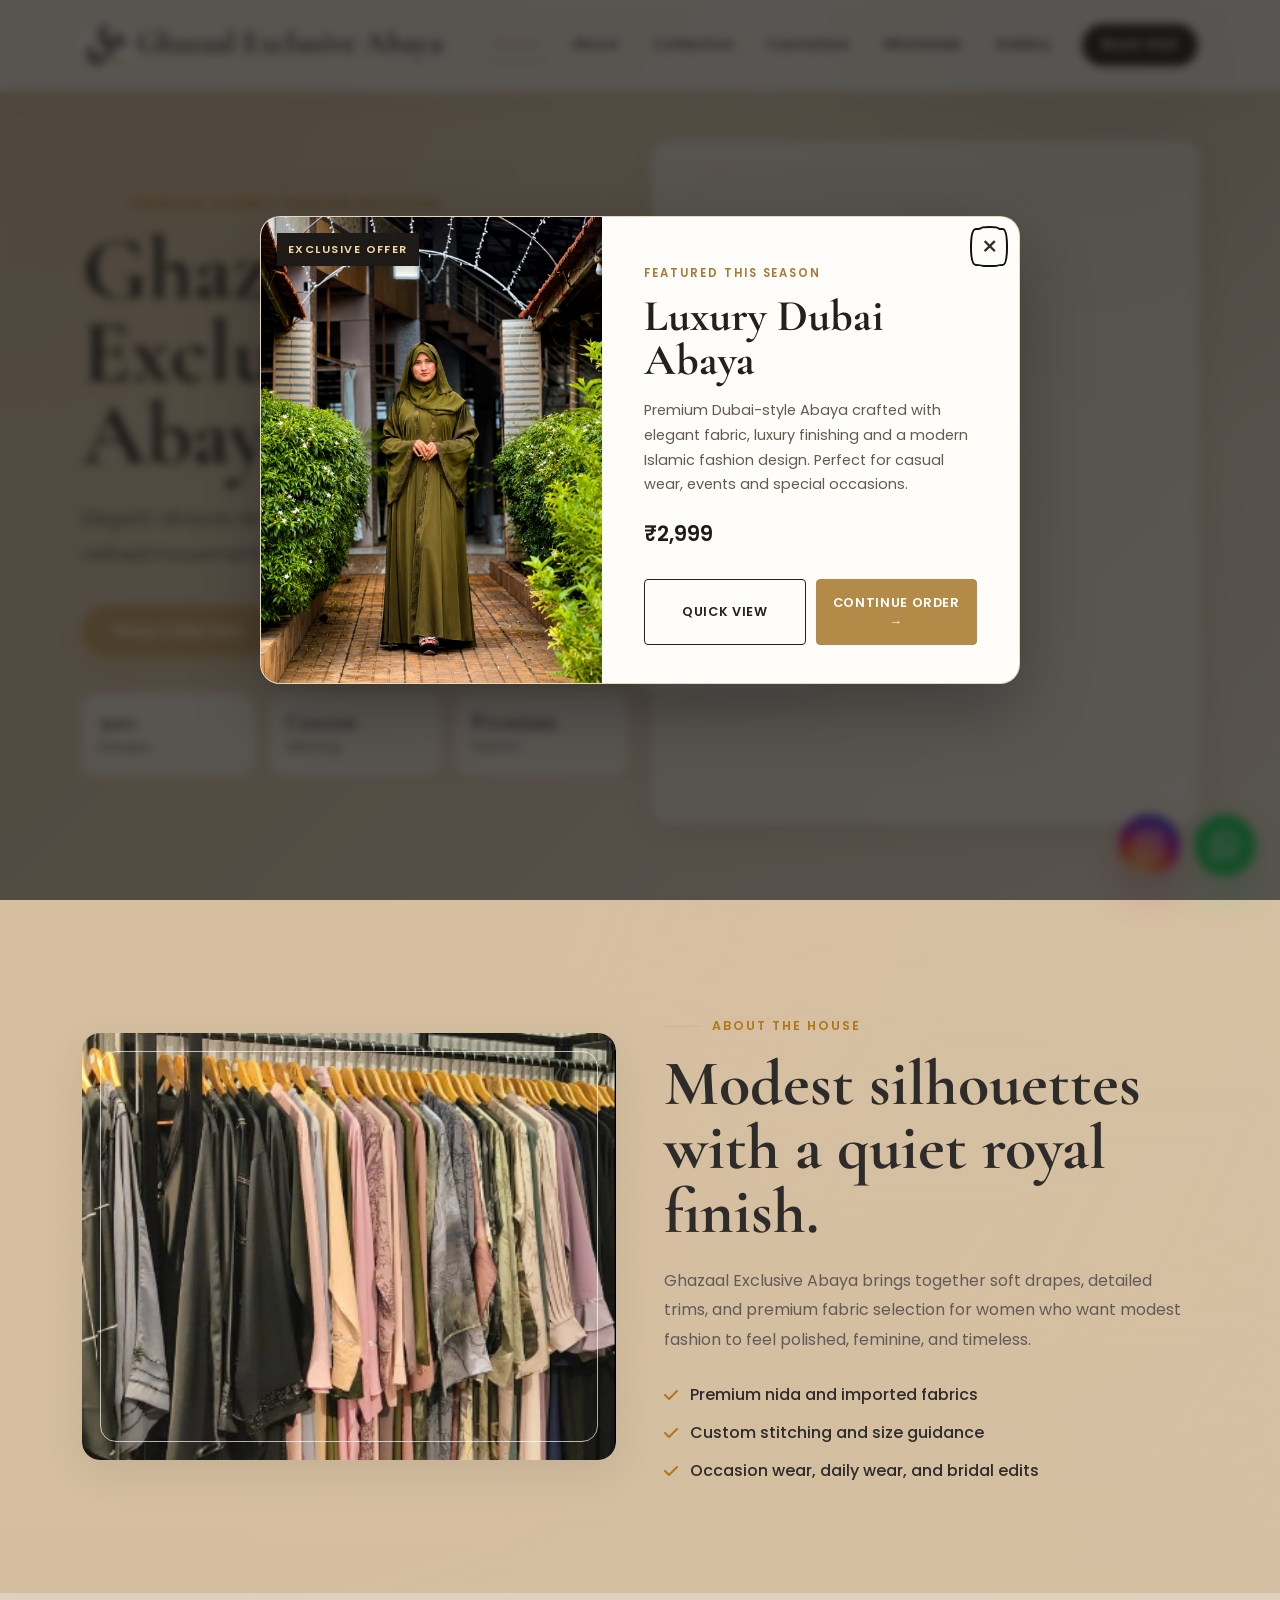
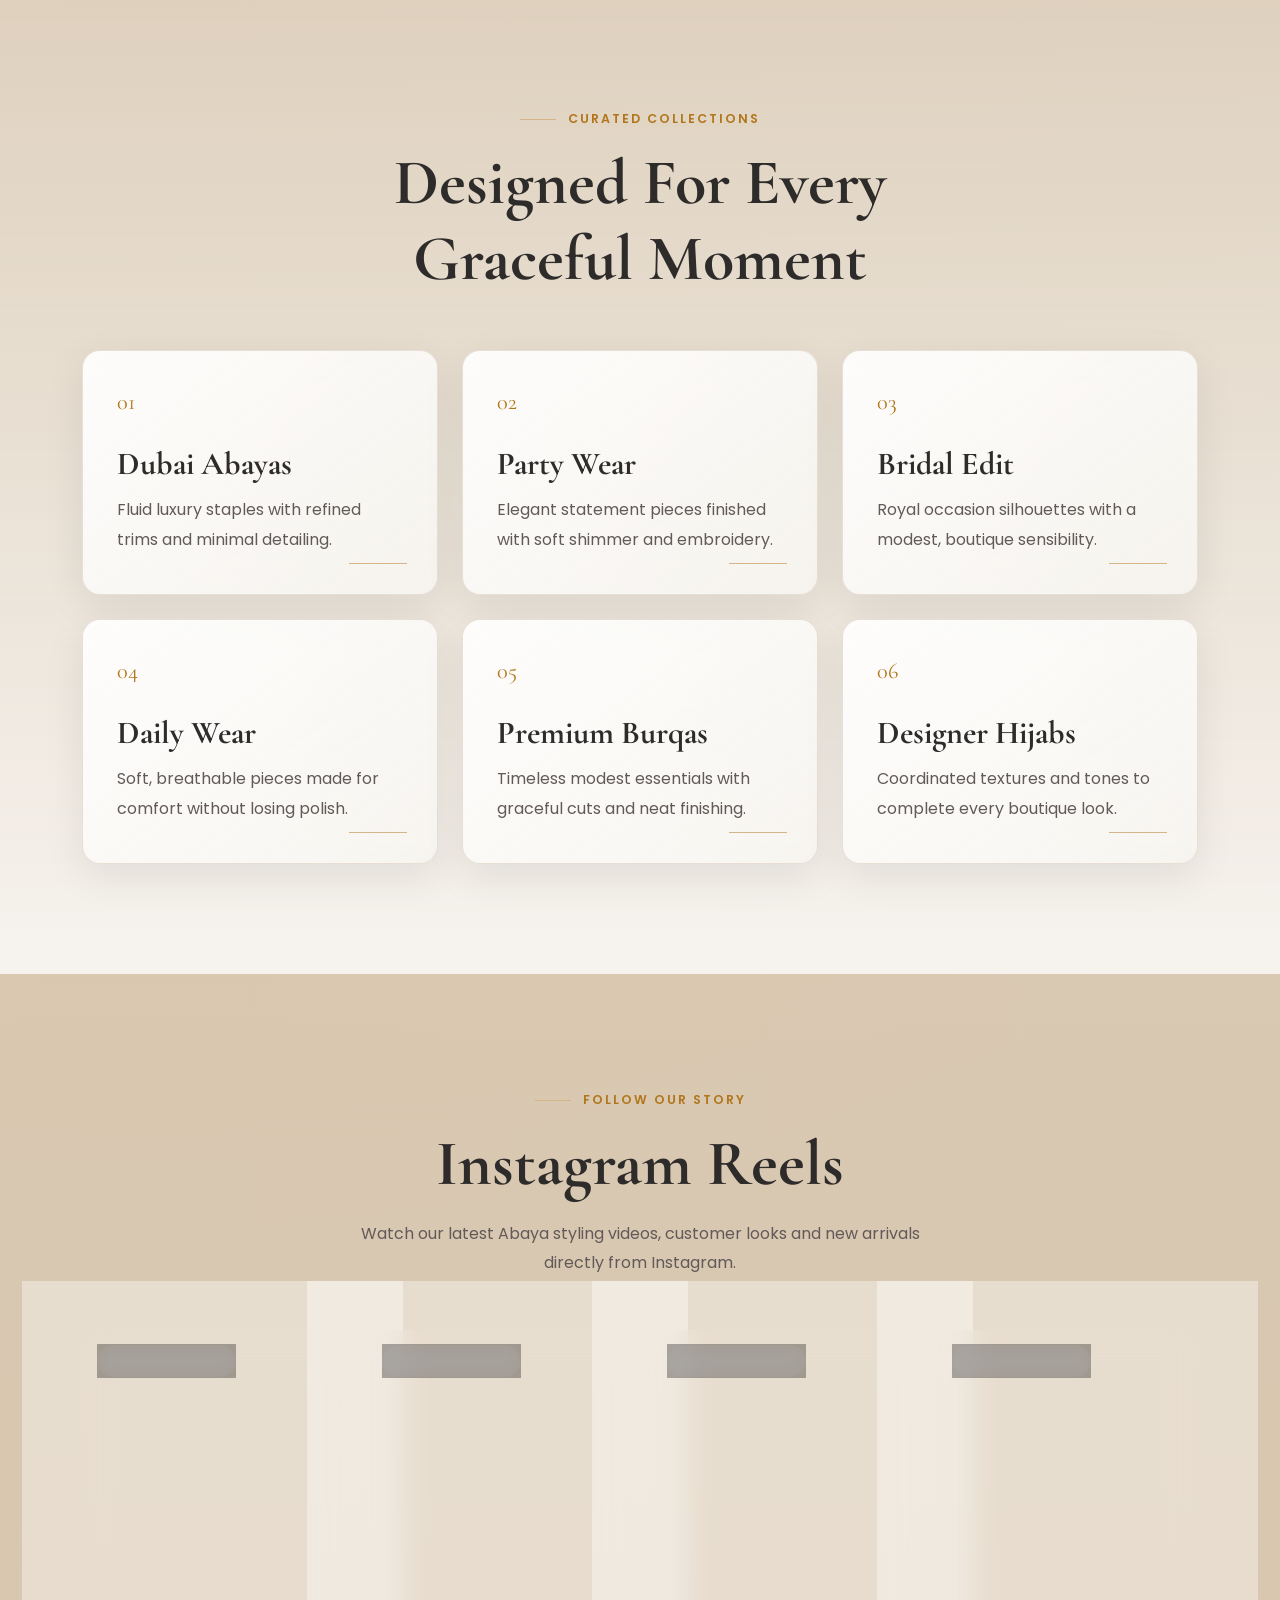
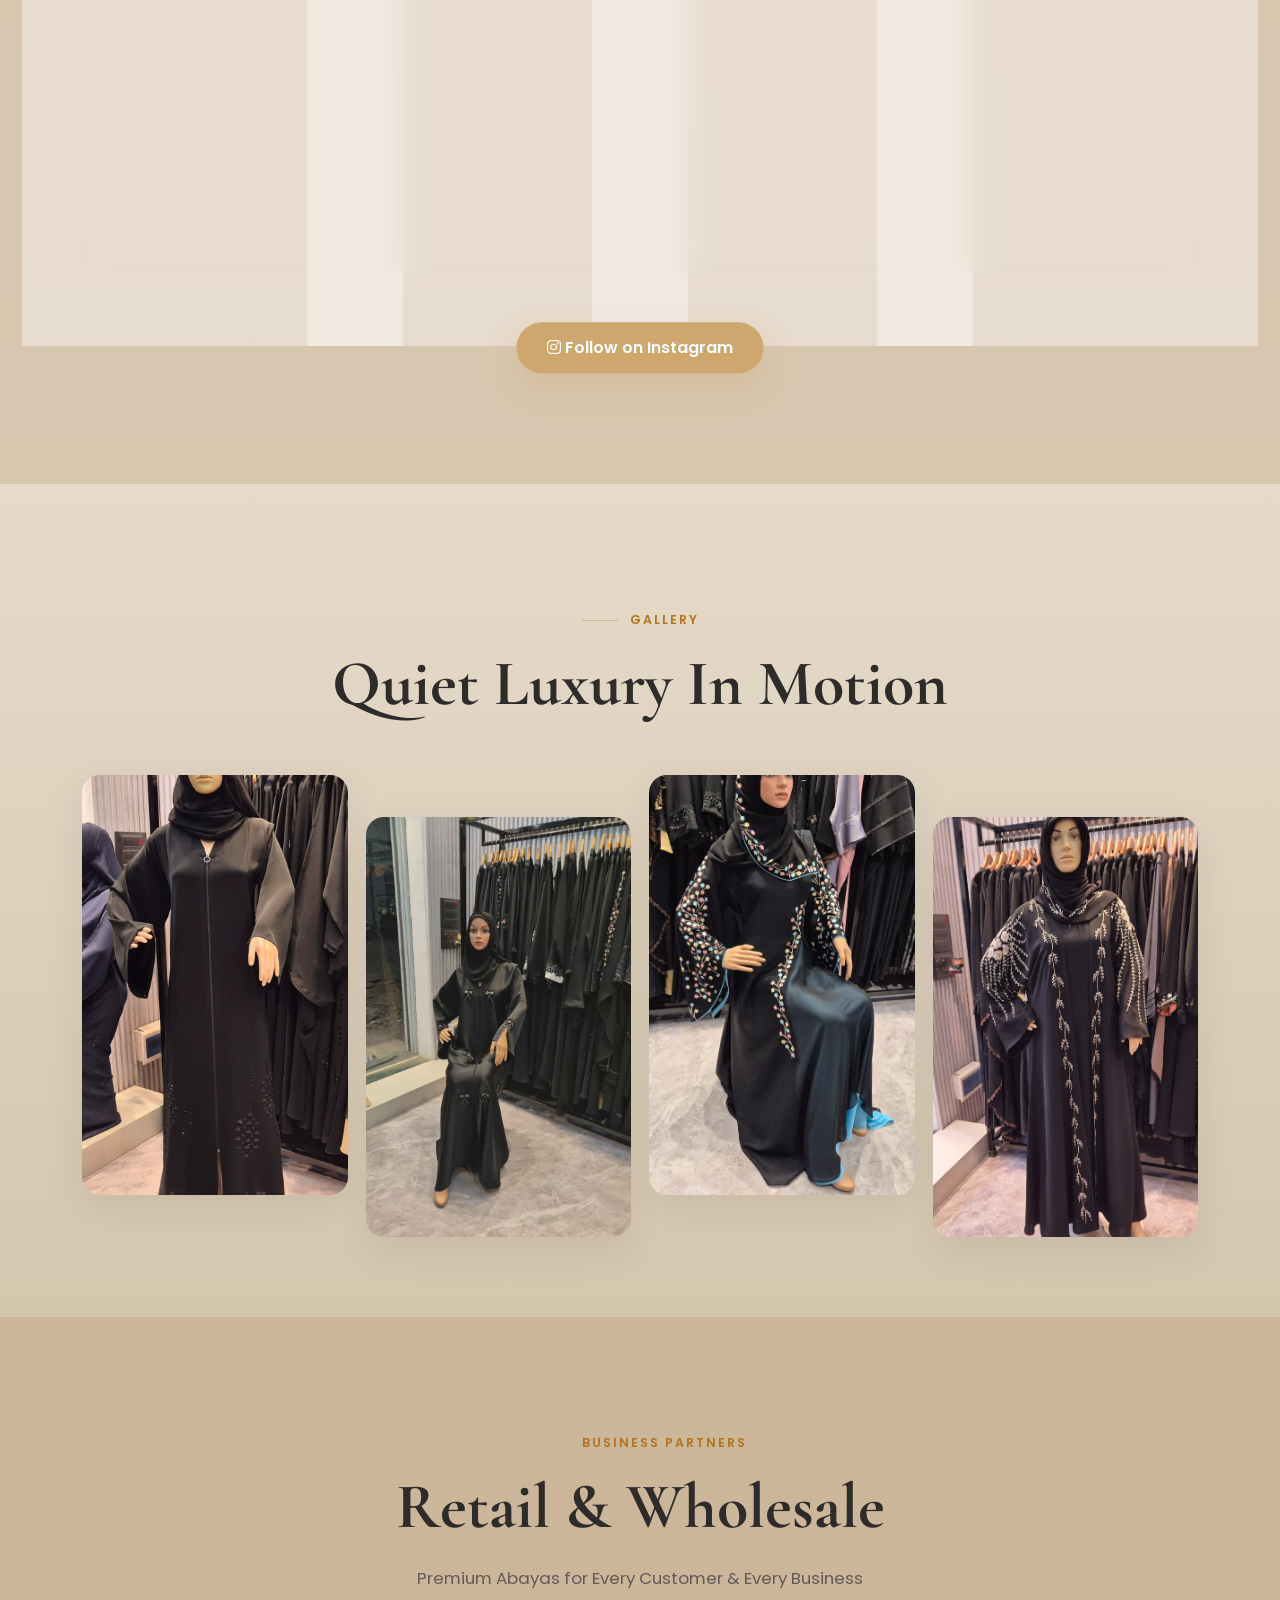
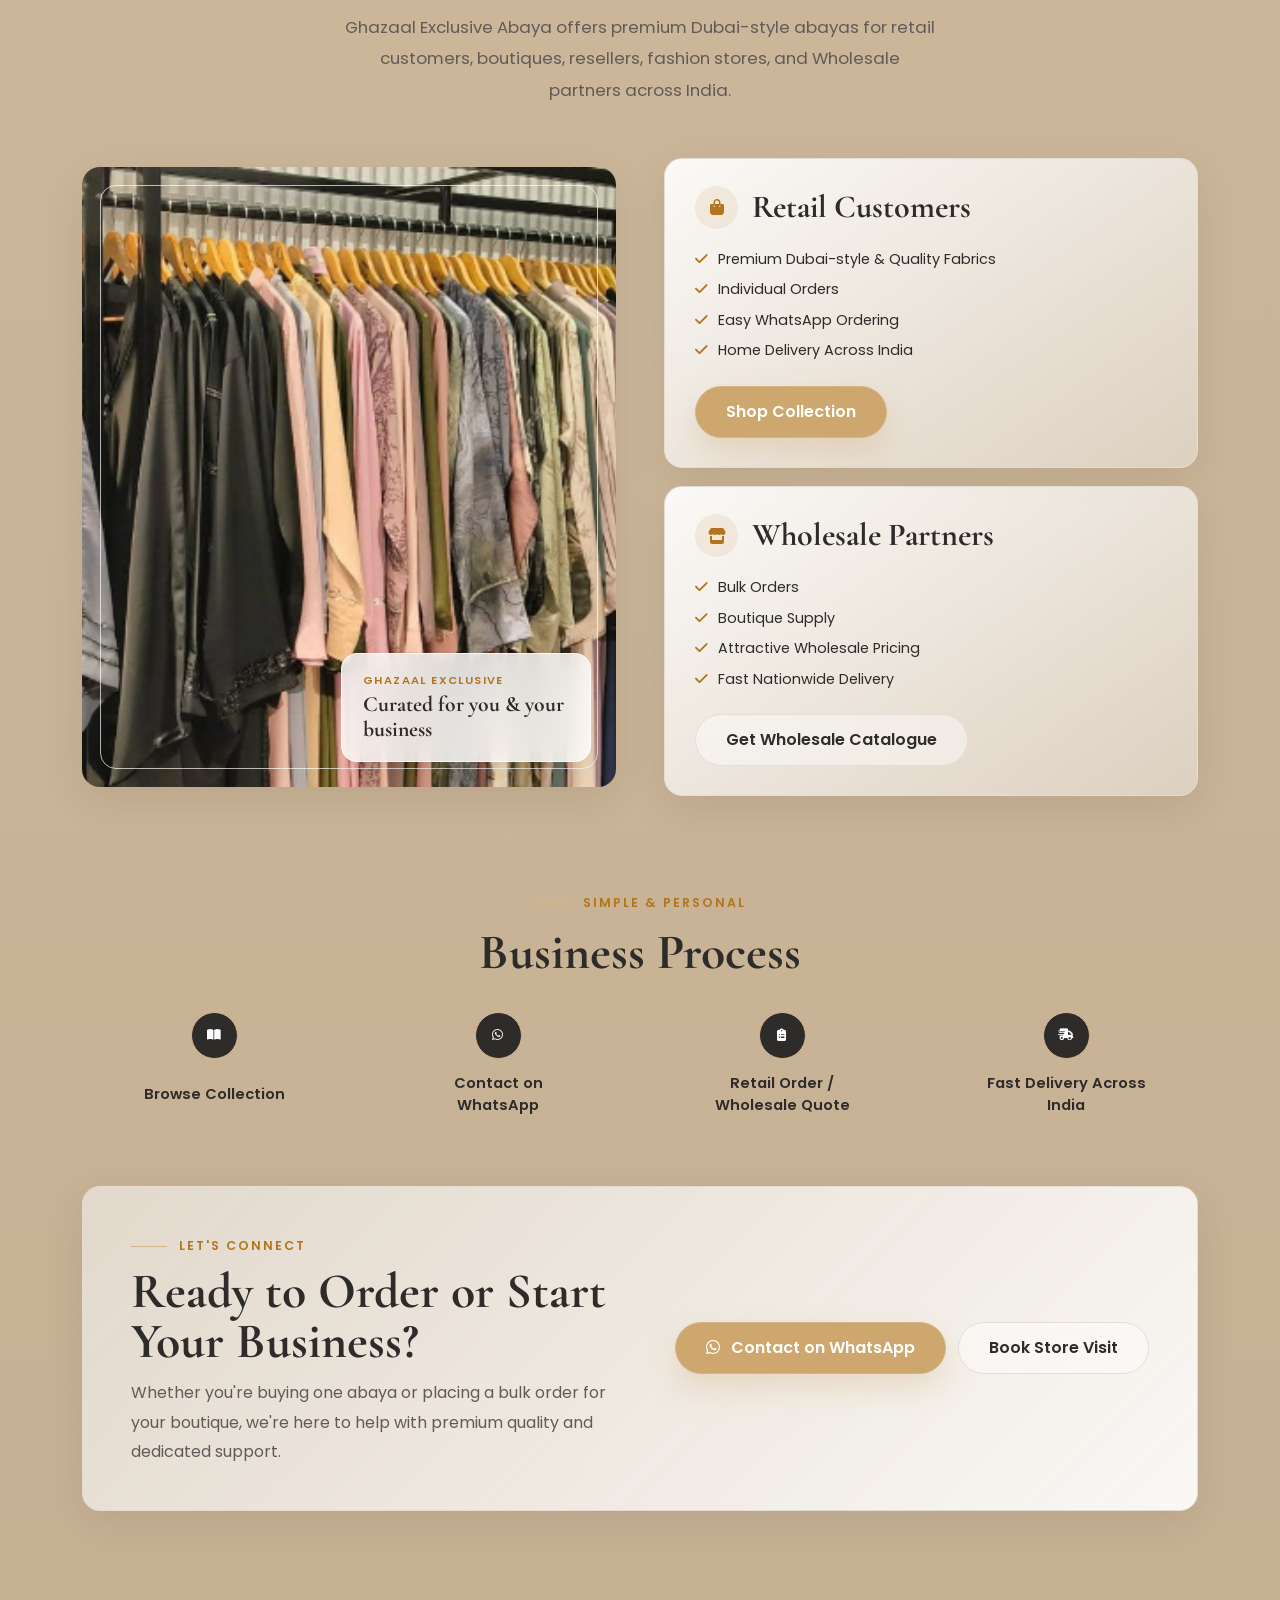
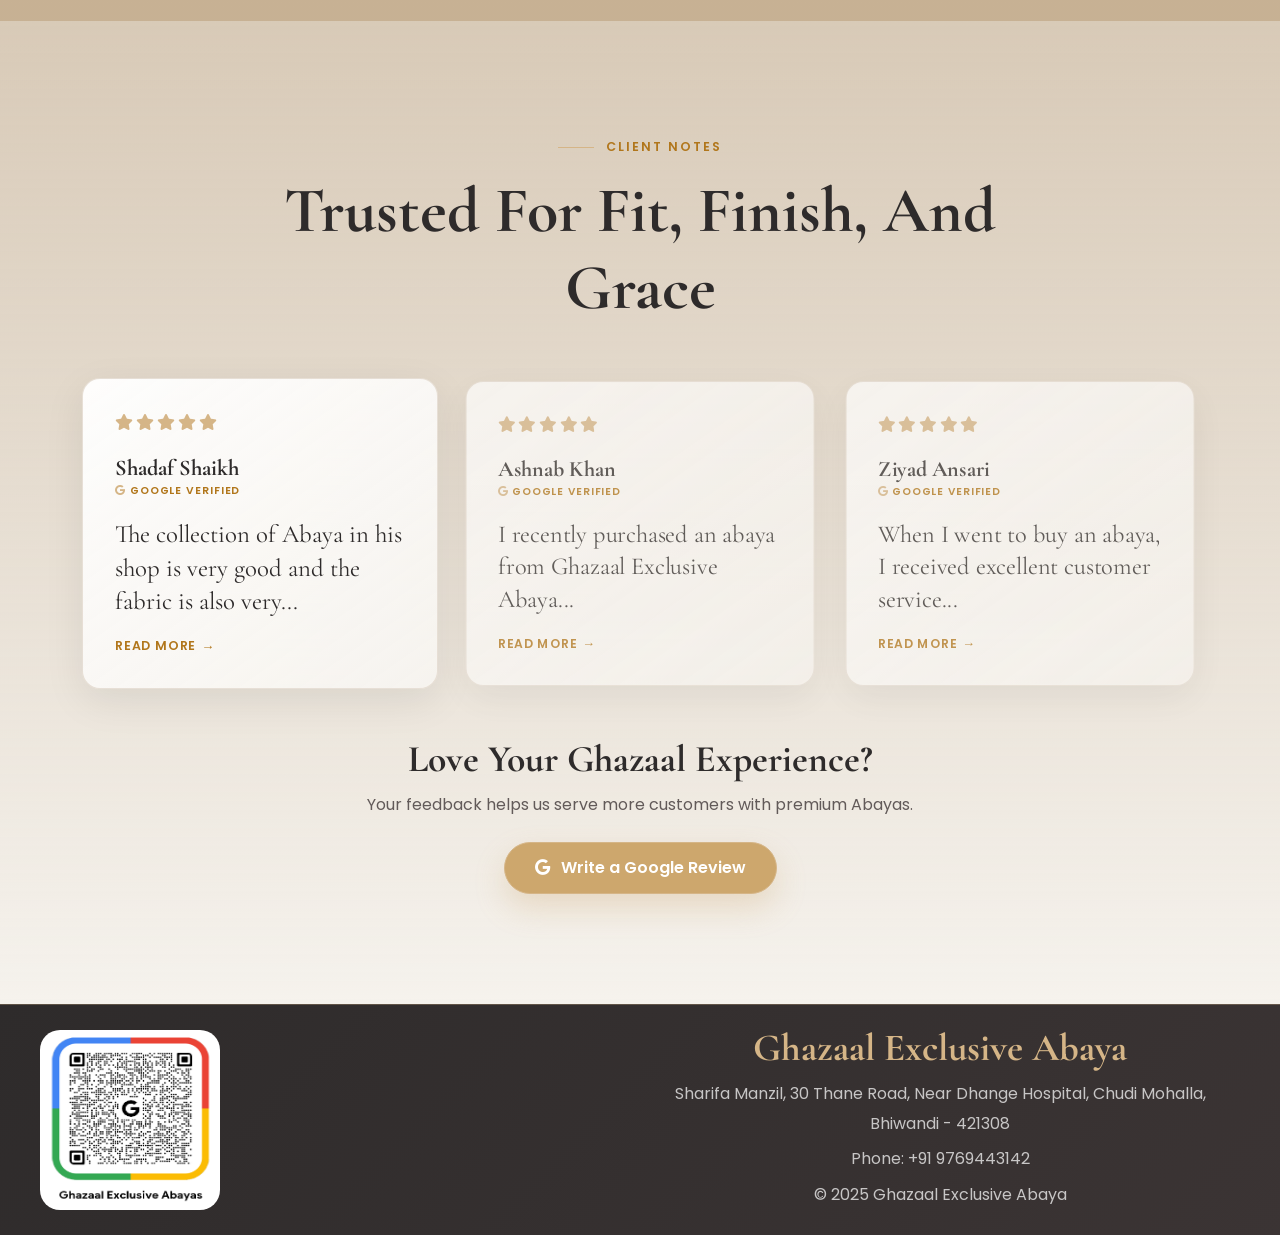
==== commit 1d4e4528: "added new Featured-product popup and UI change" ====
--- a/index.html
+++ b/index.html
@@ -51,8 +51,30 @@
         </div>
     </nav>
 
-    <!-- Under Construction Popup -->
-    <div class="popup-overlay" id="popupOverlay">
+    <!-- Featured product offer popup. Content is populated from js/products.js. -->
+    <div class="featured-product-modal" id="featuredProductModal" aria-hidden="true" role="dialog"
+        aria-modal="true" aria-labelledby="featuredProductName">
+        <div class="featured-product-modal__dialog" role="document">
+            <button class="featured-product-modal__close" type="button" aria-label="Close offer" data-featured-close>&times;</button>
+            <div class="featured-product-modal__image-wrap">
+                <span class="featured-product-modal__label">Exclusive offer</span>
+                <img id="featuredProductImage" src="" alt="">
+            </div>
+            <div class="featured-product-modal__content">
+                <p class="featured-product-modal__eyebrow">Featured this season</p>
+                <h2 id="featuredProductName">Featured Abaya</h2>
+                <p id="featuredProductDescription"></p>
+                <p class="featured-product-modal__price" id="featuredProductPrice"></p>
+                <div class="featured-product-modal__actions">
+                    <button class="featured-product-modal__quick-view" type="button" id="featuredQuickView">Quick View</button>
+                    <a class="featured-product-modal__order" id="featuredContinueOrder" href="addorder.html?id=1">Continue Order <span aria-hidden="true">&#8594;</span></a>
+                </div>
+            </div>
+        </div>
+    </div>
+
+    <!-- Legacy notice popup (inactive) -->
+    <!-- <div class="popup-overlay" id="popupOverlay">
 
         <div class="popup-card">
 
@@ -78,7 +100,7 @@
 
         </div>
 
-    </div>
+    </div> -->
 
     <main>
         <section id="home" class="hero-section">
@@ -698,6 +720,8 @@
     <script src="https://unpkg.com/aos@2.3.4/dist/aos.js"></script>
     <script src="js/script.js"></script>
     <script src="js/bottom-nav.js"></script>
+    <script src="js/products.js"></script>
+    <script src="js/featured-product-popup.js"></script>
 </body>
 
-</html>+</html>
--- a/css/style.css
+++ b/css/style.css
@@ -604,27 +604,27 @@
 }
 
 /* ===================================
-   RETAIL & WWholesale
+   RETAIL & Wholesale
 =================================== */
 
-.retail-wWholesale-section {
+.retail-Wholesale-section {
     background: var(--white);
 }
 
-.retail-wWholesale-section .section-heading p {
+.retail-Wholesale-section .section-heading p {
     max-width: 590px;
     margin: 18px auto 0;
     font-size: 1.05rem;
 }
 
-.retail-wWholesale-image {
+.retail-Wholesale-image {
     position: relative;
     overflow: hidden;
     border-radius: var(--radius-lg);
     box-shadow: var(--shadow);
 }
 
-.retail-wWholesale-image::after {
+.retail-Wholesale-image::after {
     content: '';
     position: absolute;
     inset: 18px;
@@ -633,7 +633,7 @@
     pointer-events: none;
 }
 
-.retail-wWholesale-image img {
+.retail-Wholesale-image img {
     width: 100%;
     min-height: 620px;
     object-fit: cover;
@@ -670,7 +670,7 @@
     line-height: 1.05;
 }
 
-.retail-wWholesale-lead {
+.retail-Wholesale-lead {
     margin-bottom: 25px;
 }
 
@@ -1819,7 +1819,7 @@
         margin-top: 0;
     }
 
-    .retail-wWholesale-image img {
+    .retail-Wholesale-image img {
         min-height: 500px;
     }
 
@@ -1914,7 +1914,7 @@
         right: 12px;
     }
 
-    .retail-wWholesale-image img {
+    .retail-Wholesale-image img {
         min-height: 410px;
     }
 
@@ -3169,4 +3169,196 @@
     .customize-features {
         gap: 8px;
     }
-}+}
+
+/* Featured product offer popup */
+body.featured-product-modal-open {
+    overflow: hidden;
+}
+
+.featured-product-modal {
+    align-items: center;
+    background: rgba(16, 14, 12, .68);
+    backdrop-filter: blur(5px);
+    display: flex;
+    inset: 0;
+    justify-content: center;
+    opacity: 0;
+    padding: 20px;
+    pointer-events: none;
+    position: fixed;
+    transition: opacity .28s ease, visibility .28s ease;
+    visibility: hidden;
+    z-index: 11000;
+}
+
+.featured-product-modal.is-open {
+    opacity: 1;
+    pointer-events: auto;
+    visibility: visible;
+}
+
+.featured-product-modal__dialog {
+    background: #fffdf9;
+    border: 1px solid rgba(188, 148, 81, .35);
+    border-radius: 20px;
+    box-shadow: 0 24px 70px rgba(0, 0, 0, .3);
+    display: grid;
+    grid-template-columns: minmax(220px, .9fr) minmax(280px, 1.1fr);
+    max-width: 760px;
+    overflow: hidden;
+    position: relative;
+    transform: scale(.94) translateY(18px);
+    transition: transform .36s cubic-bezier(.2, .8, .2, 1);
+    width: 100%;
+}
+
+.featured-product-modal.is-open .featured-product-modal__dialog {
+    transform: scale(1) translateY(0);
+}
+
+.featured-product-modal__image-wrap {
+    background: linear-gradient(145deg, #e9dfd0, #b79a68);
+    min-height: 405px;
+    overflow: hidden;
+    position: relative;
+}
+
+.featured-product-modal__image-wrap img {
+    height: 100%;
+    object-fit: cover;
+    position: absolute;
+    width: 100%;
+}
+
+.featured-product-modal__label {
+    background: #1d1a17;
+    color: #f4dba3;
+    font-size: .7rem;
+    font-weight: 600;
+    left: 16px;
+    letter-spacing: .13em;
+    padding: 8px 11px;
+    position: absolute;
+    text-transform: uppercase;
+    top: 16px;
+    z-index: 1;
+}
+
+.featured-product-modal__content {
+    align-self: center;
+    padding: 46px 42px 38px;
+}
+
+.featured-product-modal__eyebrow {
+    color: #a77a35;
+    font-size: .72rem;
+    font-weight: 600;
+    letter-spacing: .17em;
+    margin: 0 0 10px;
+    text-transform: uppercase;
+}
+
+.featured-product-modal__content h2 {
+    color: #24201c;
+    font-family: "Cormorant Garamond", serif;
+    font-size: clamp(2rem, 4vw, 2.75rem);
+    font-weight: 700;
+    line-height: 1;
+    margin: 0 0 16px;
+}
+
+.featured-product-modal__content > p:not(.featured-product-modal__eyebrow):not(.featured-product-modal__price) {
+    color: #625a51;
+    font-size: .91rem;
+    line-height: 1.7;
+    margin-bottom: 18px;
+}
+
+.featured-product-modal__price {
+    color: #1d1a17;
+    font-size: 1.3rem;
+    font-weight: 600;
+    margin: 0 0 25px;
+}
+
+.featured-product-modal__actions {
+    display: flex;
+    flex-wrap: wrap;
+    gap: 10px;
+}
+
+.featured-product-modal__actions > * {
+    border-radius: 4px;
+    flex: 1 1 145px;
+    font-size: .8rem;
+    font-weight: 600;
+    letter-spacing: .05em;
+    min-height: 46px;
+    padding: 13px 16px;
+    text-align: center;
+    text-decoration: none;
+    text-transform: uppercase;
+    transition: background .2s ease, color .2s ease, transform .2s ease;
+}
+
+.featured-product-modal__quick-view {
+    background: transparent;
+    border: 1px solid #26211d;
+    color: #26211d;
+}
+
+.featured-product-modal__quick-view:hover {
+    background: #26211d;
+    color: #fff;
+}
+
+.featured-product-modal__order {
+    background: #b38a47;
+    border: 1px solid #b38a47;
+    color: #fff;
+}
+
+.featured-product-modal__order:hover {
+    background: #8e682d;
+    border-color: #8e682d;
+    color: #fff;
+    transform: translateY(-2px);
+}
+
+.featured-product-modal__close {
+    align-items: center;
+    background: #fffdf9;
+    border: 0;
+    border-radius: 50%;
+    color: #302a24;
+    display: flex;
+    font-size: 1.7rem;
+    height: 36px;
+    justify-content: center;
+    line-height: 1;
+    position: absolute;
+    right: 12px;
+    top: 12px;
+    width: 36px;
+    z-index: 2;
+}
+
+.featured-product-modal__close:hover {
+    background: #1d1a17;
+    color: #fff;
+}
+
+@media (max-width: 620px) {
+    .featured-product-modal { padding: 14px; }
+
+    .featured-product-modal__dialog {
+        grid-template-columns: 1fr;
+        max-height: calc(100vh - 28px);
+        overflow-y: auto;
+    }
+
+    .featured-product-modal__image-wrap { min-height: 235px; }
+    .featured-product-modal__content { padding: 28px 24px 26px; }
+    .featured-product-modal__content h2 { font-size: 2.1rem; }
+}
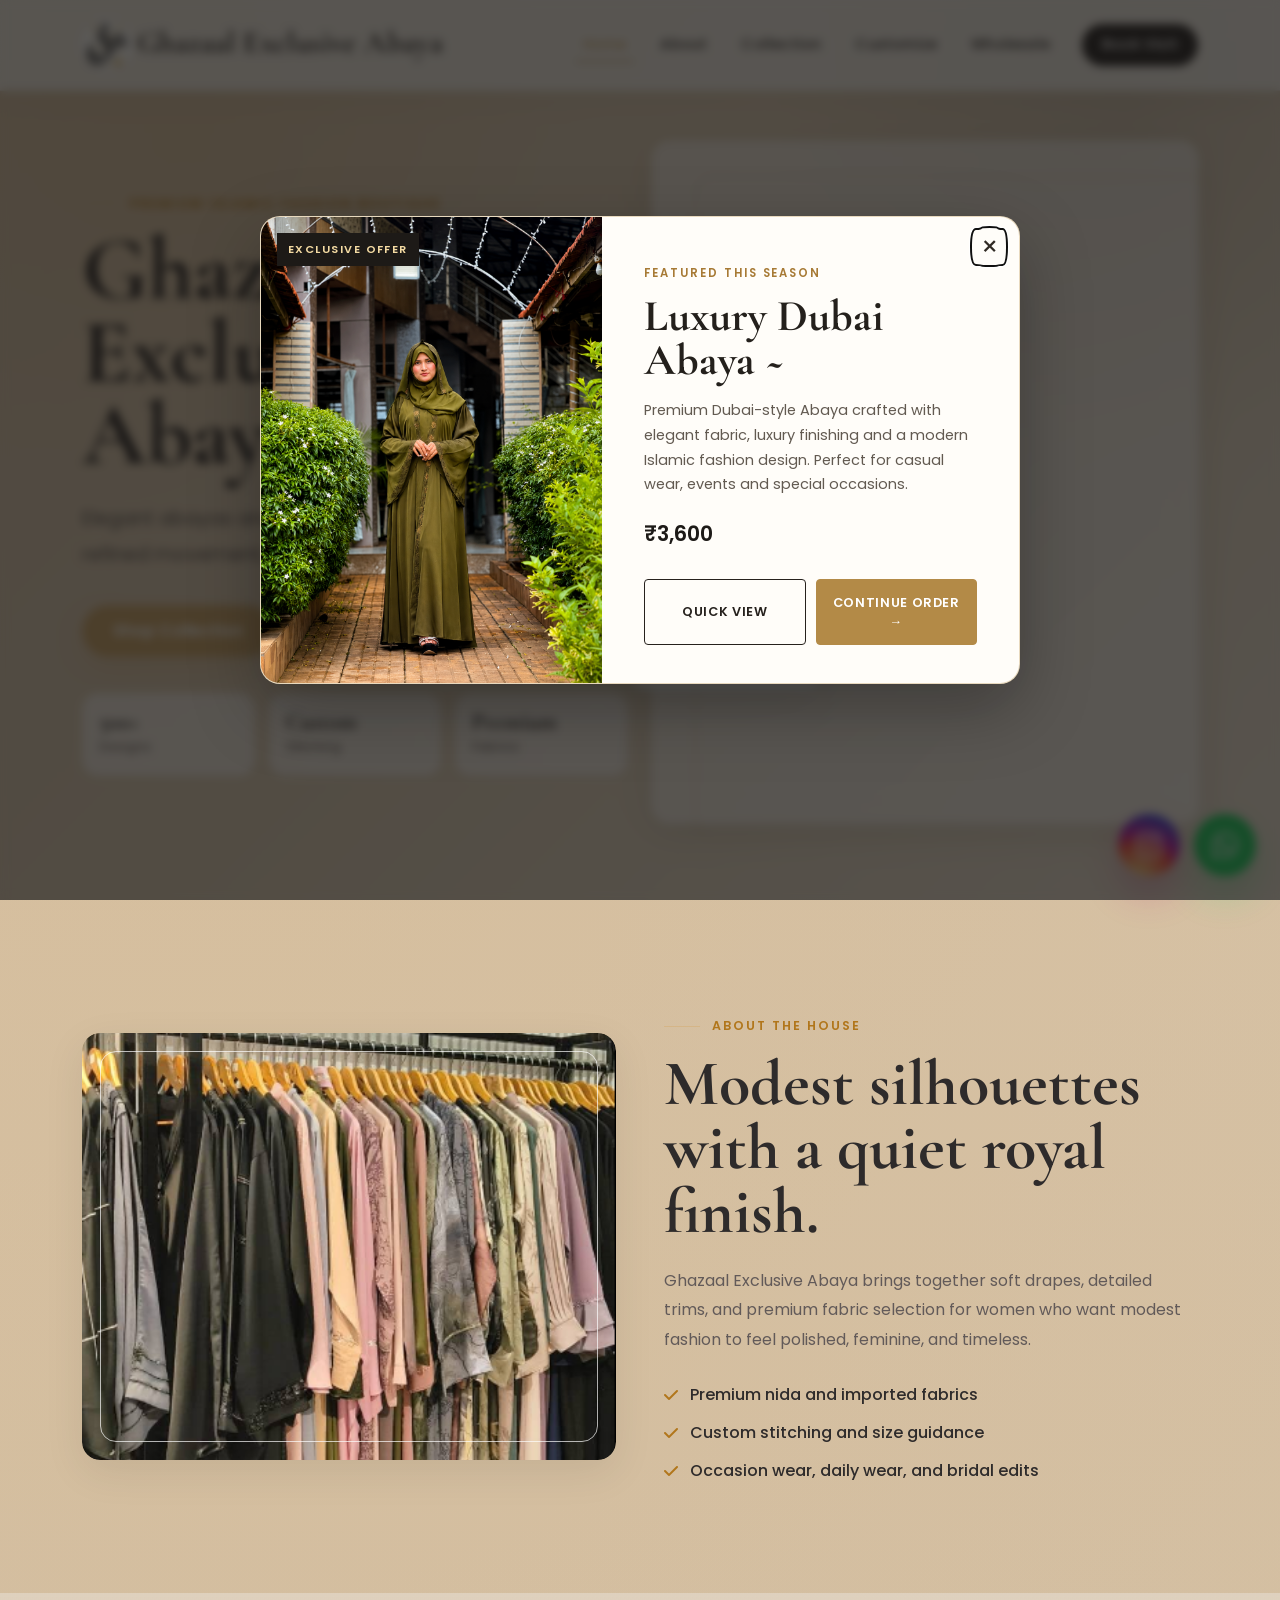
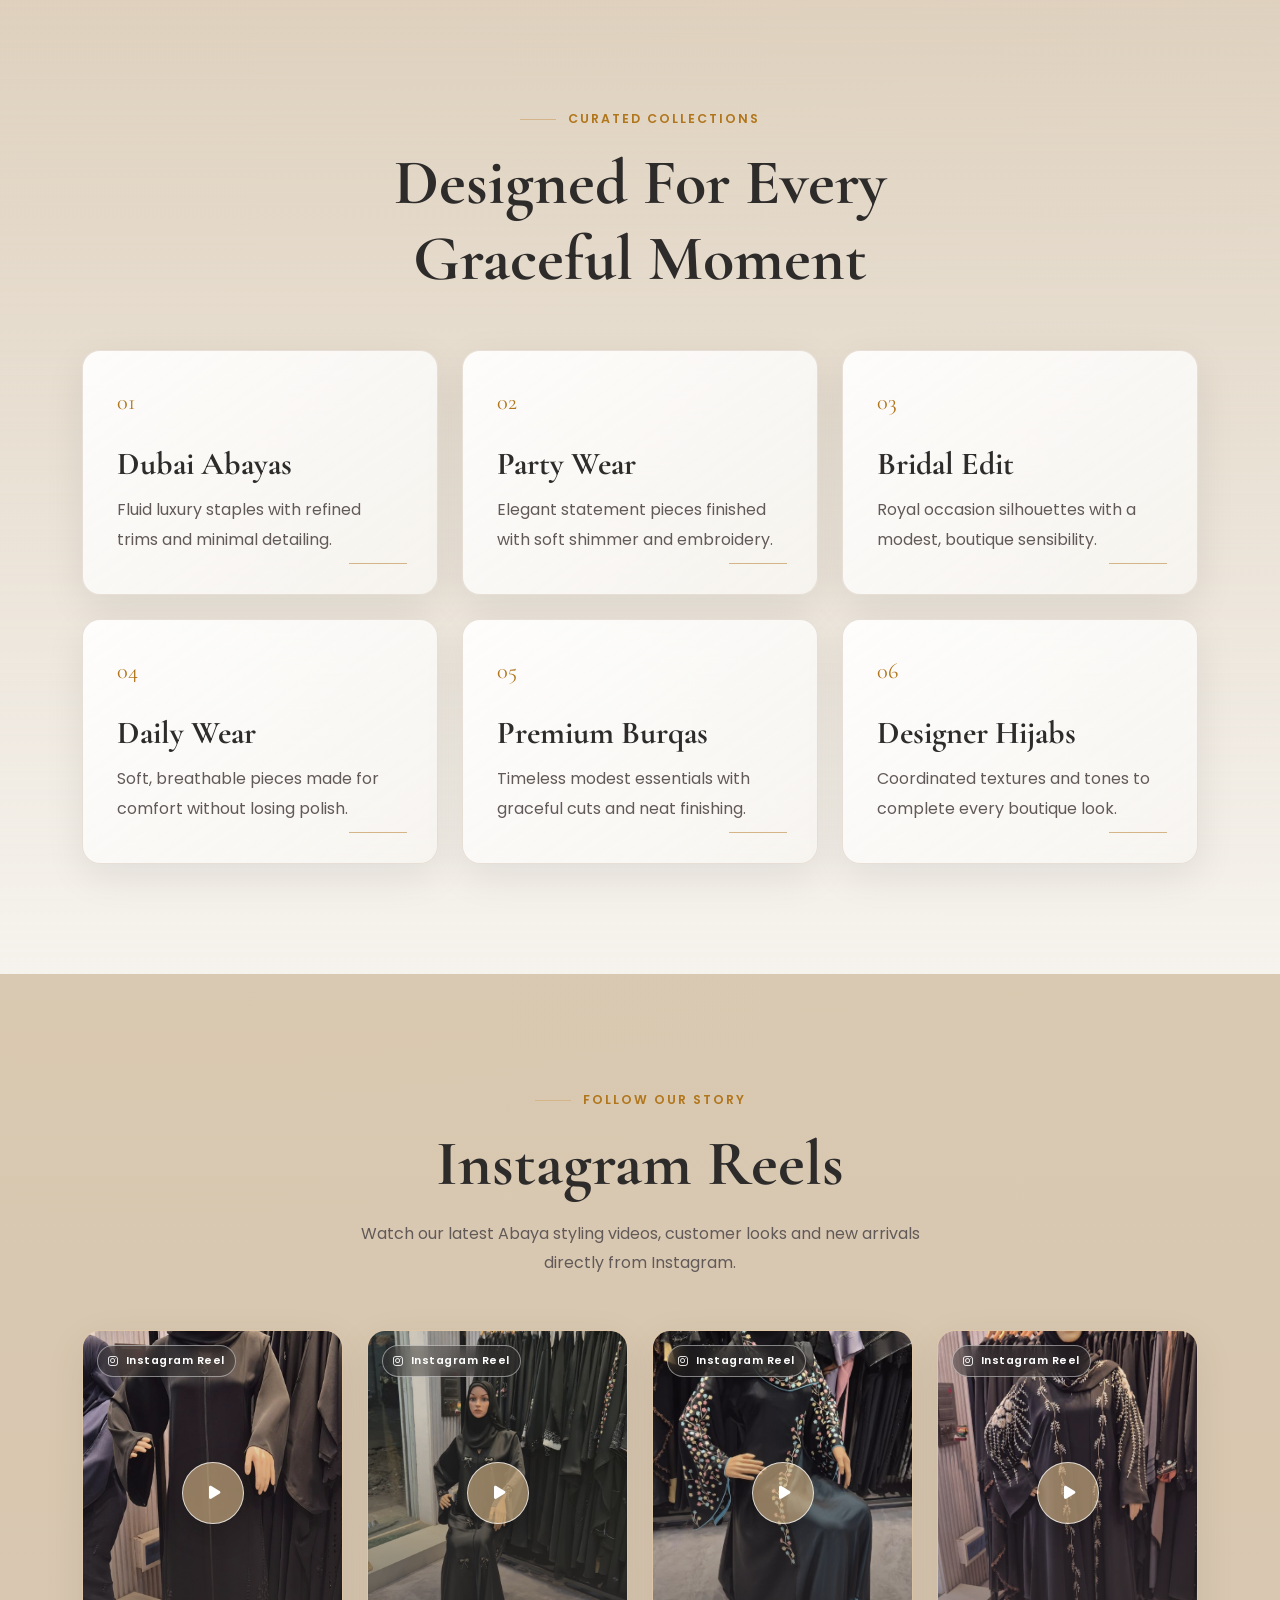
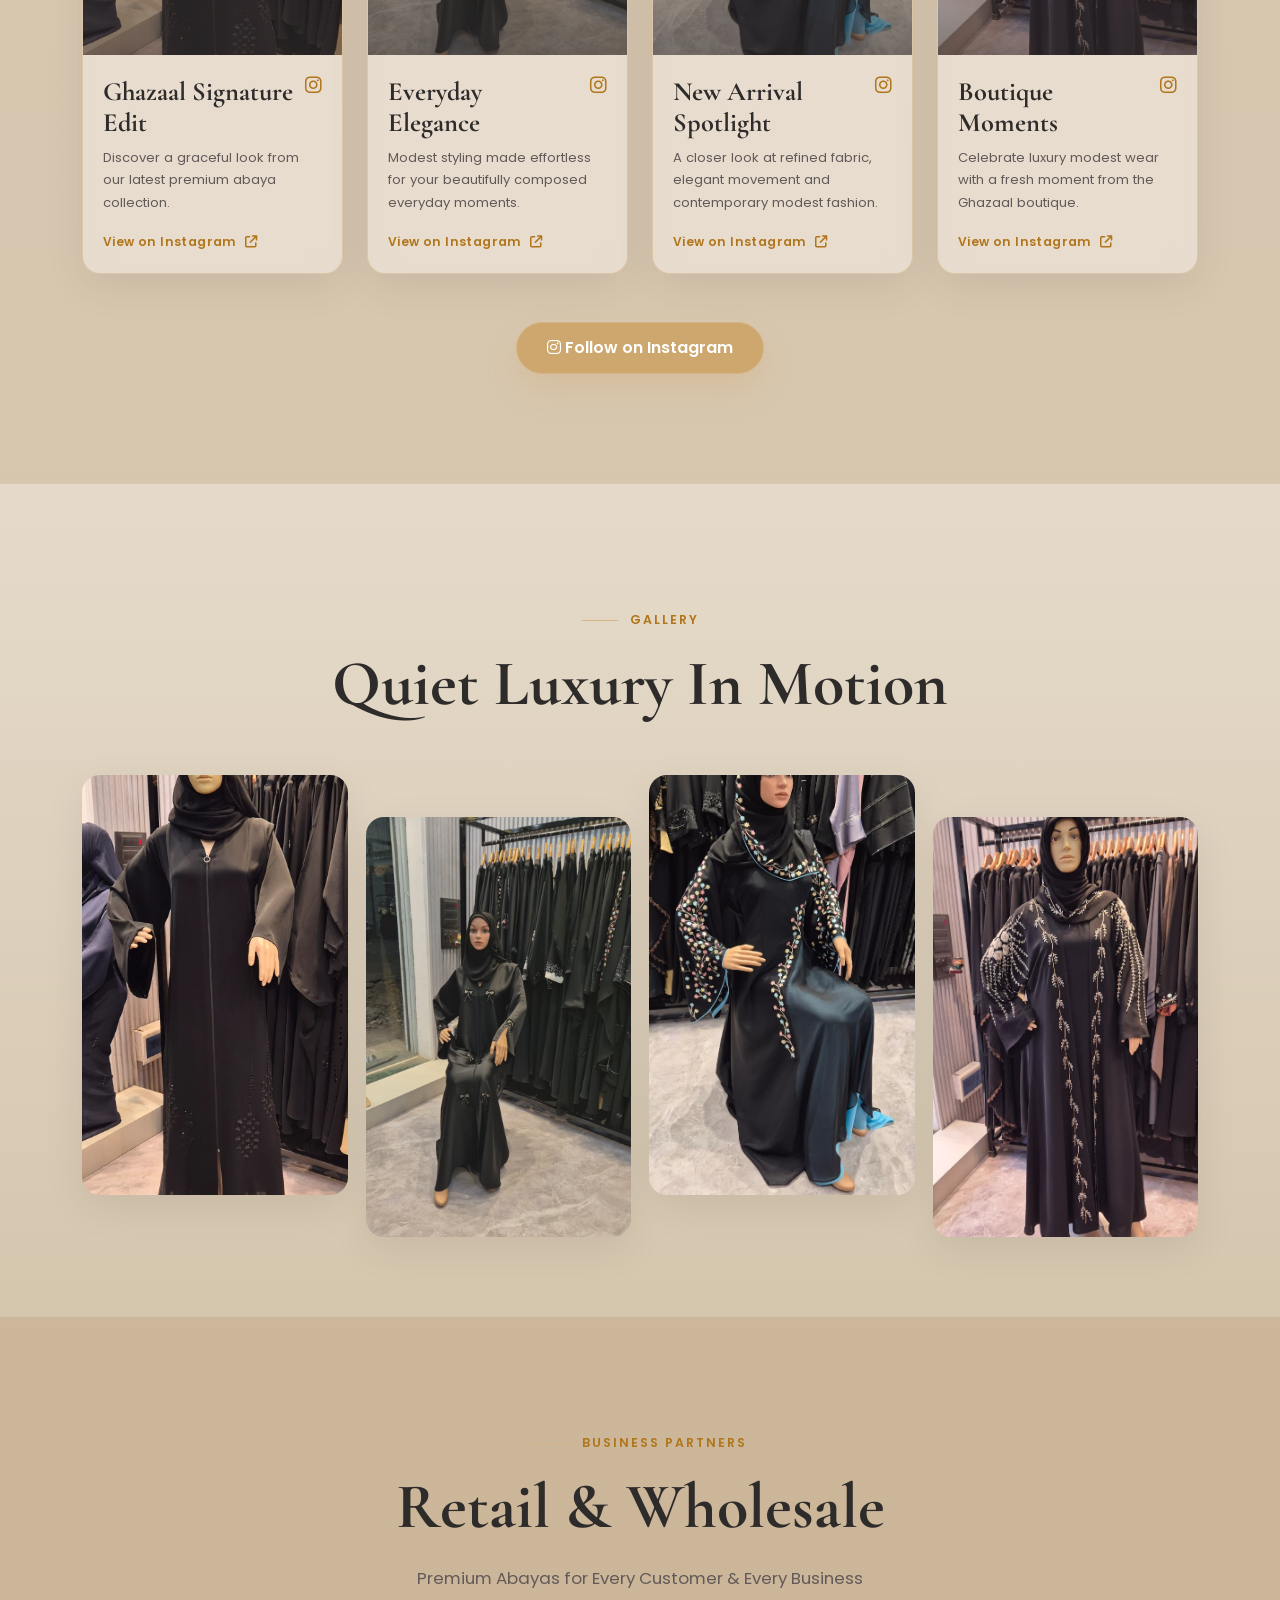
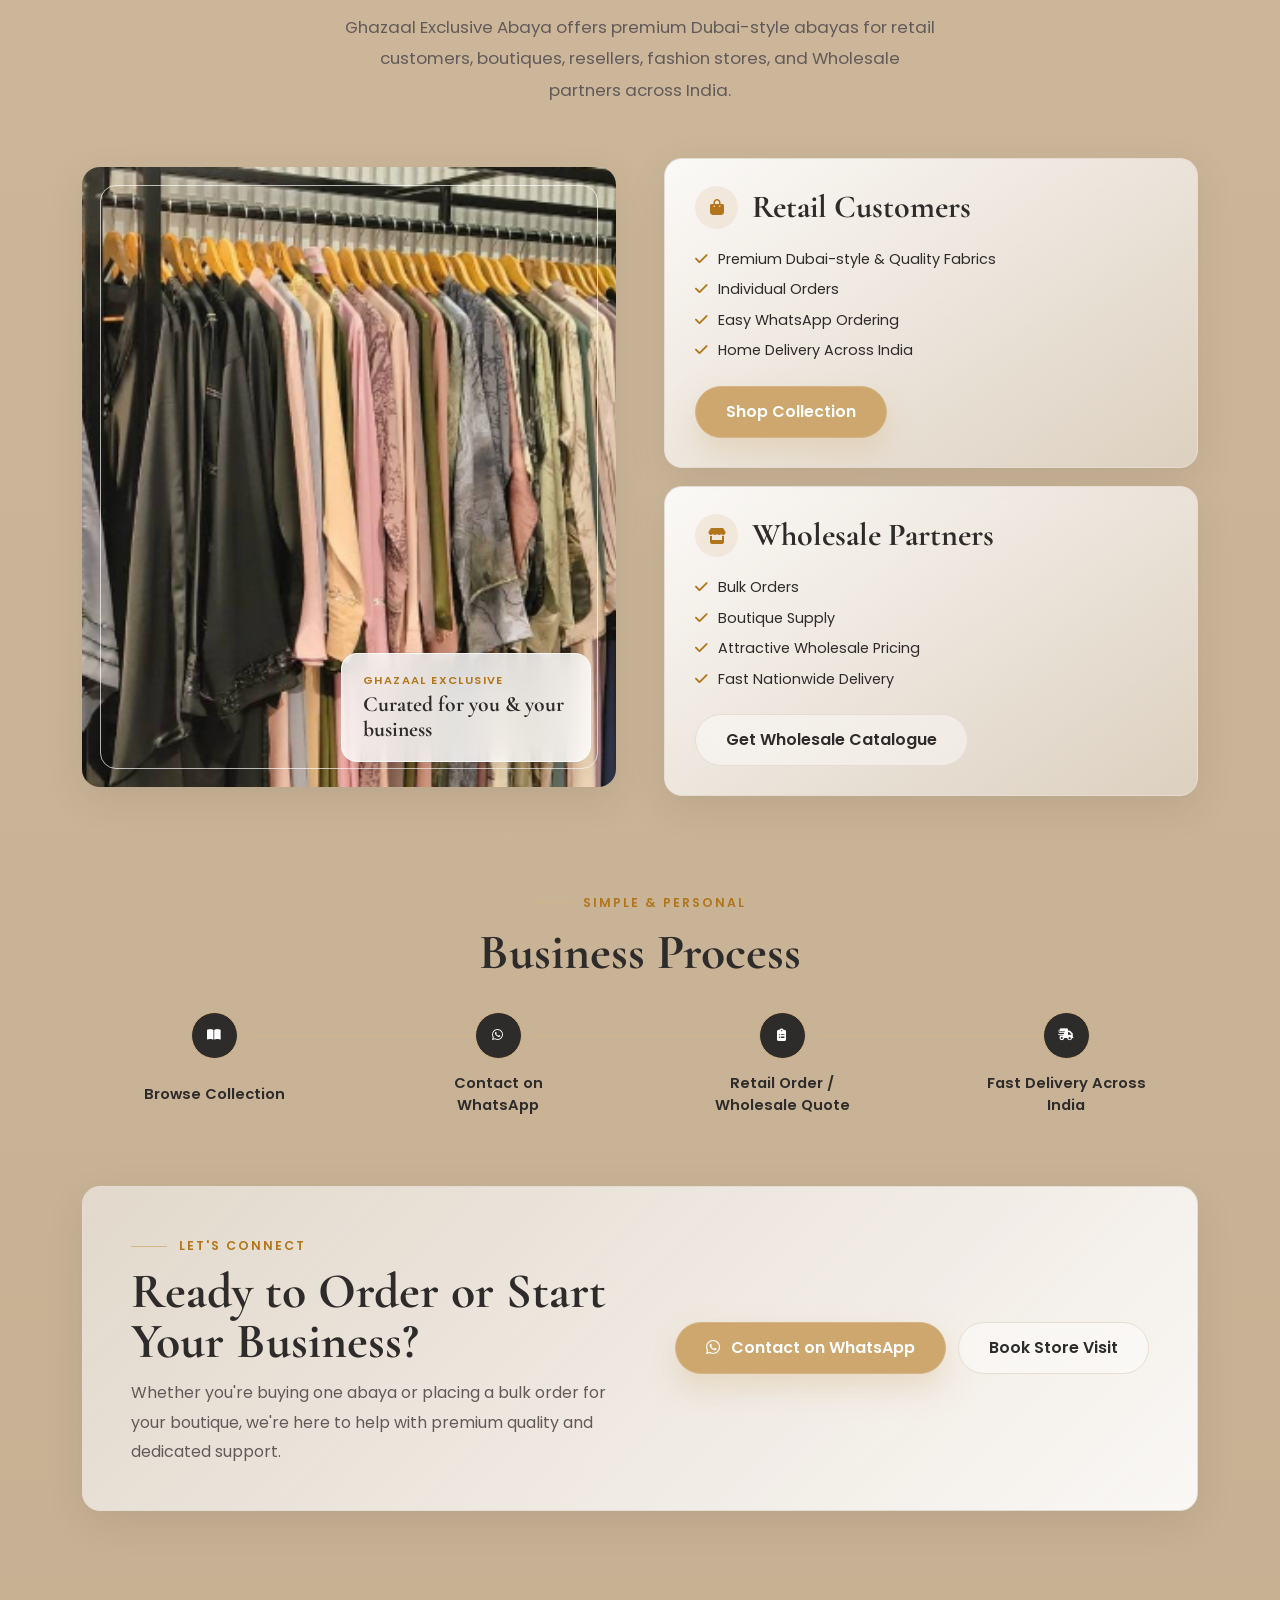
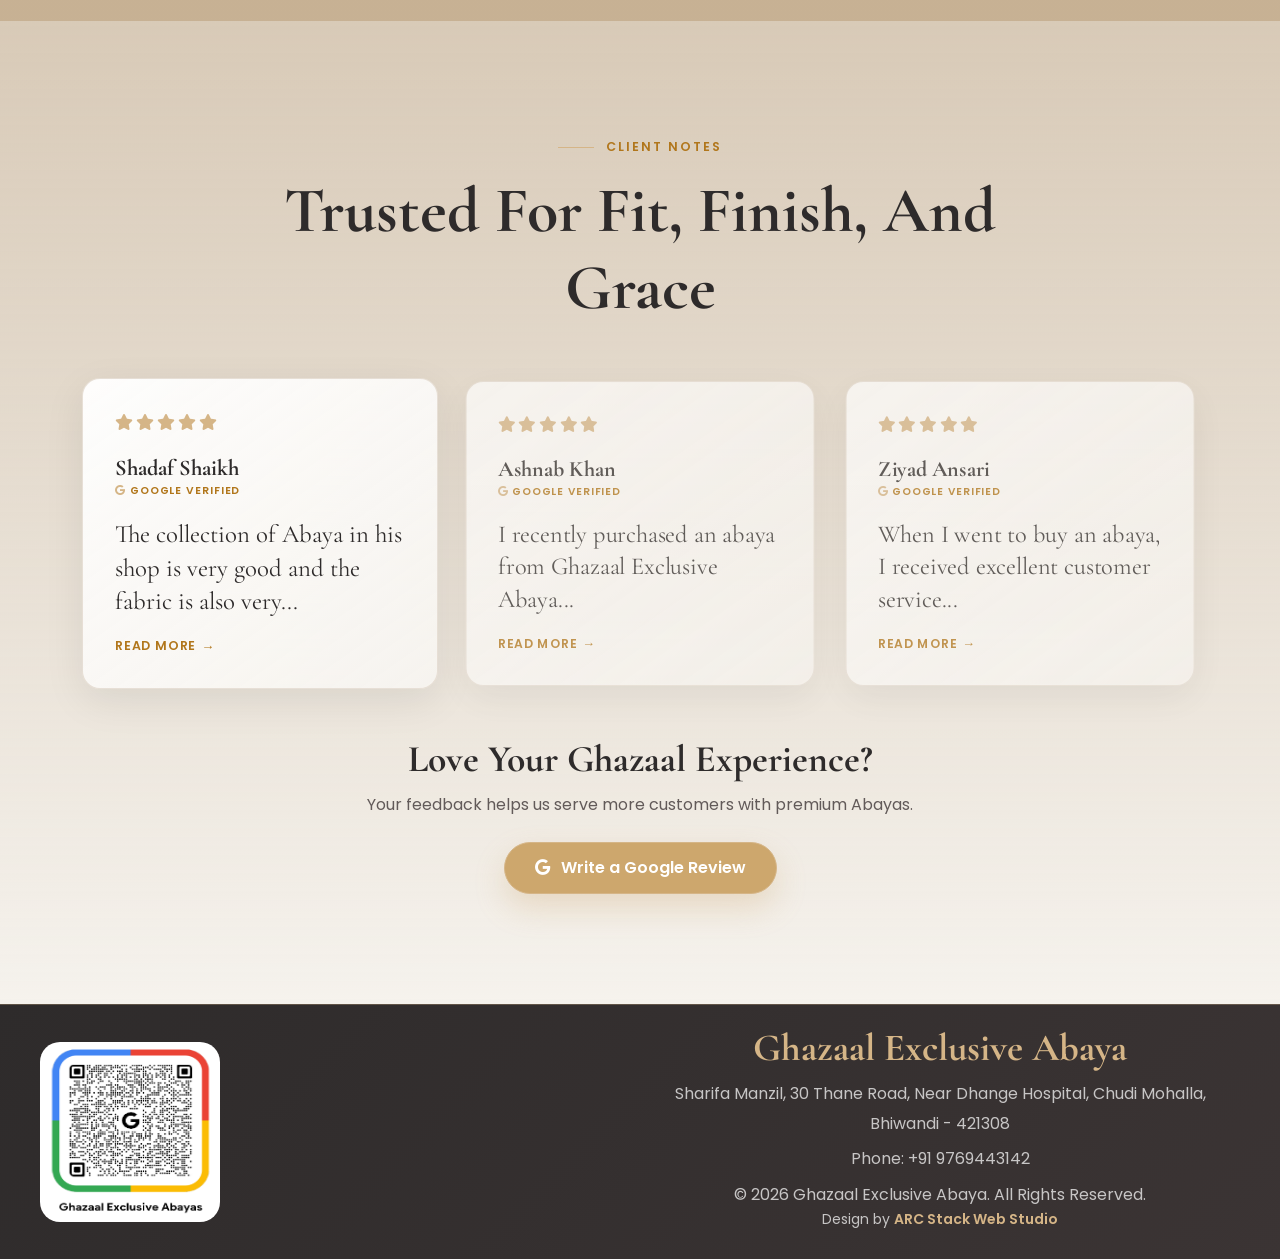
==== commit 627bc3af: "New Chnages On Ghazaal Abaya" ====
--- a/index.html
+++ b/index.html
@@ -43,8 +43,7 @@
                     <li class="nav-item"><a class="nav-link" href="collection.html">Collection</a></li>
                     <li class="nav-item"><a class="nav-link" href="customize.html">Customize</a></li>
                     <li class="nav-item"><a class="nav-link " href="Wholesale.html">Wholesale</a></li>
-                    <li class="nav-item"><a class="nav-link" href="gallery.html">Gallery</a></li>
-                    <!-- <li class="nav-item"><a class="nav-link" href="blog.html">Blog</a></li> -->
+                    <!-- <li class="nav-item"><a class="nav-link" href="gallery.html">Gallery</a></li> -->
                     <li class="nav-item"><a class="nav-link nav-cta" href="contact.html">Book Visit</a></li>
                 </ul>
             </div>
@@ -52,10 +51,11 @@
     </nav>
 
     <!-- Featured product offer popup. Content is populated from js/products.js. -->
-    <div class="featured-product-modal" id="featuredProductModal" aria-hidden="true" role="dialog"
-        aria-modal="true" aria-labelledby="featuredProductName">
+    <div class="featured-product-modal" id="featuredProductModal" aria-hidden="true" role="dialog" aria-modal="true"
+        aria-labelledby="featuredProductName">
         <div class="featured-product-modal__dialog" role="document">
-            <button class="featured-product-modal__close" type="button" aria-label="Close offer" data-featured-close>&times;</button>
+            <button class="featured-product-modal__close" type="button" aria-label="Close offer"
+                data-featured-close>&times;</button>
             <div class="featured-product-modal__image-wrap">
                 <span class="featured-product-modal__label">Exclusive offer</span>
                 <img id="featuredProductImage" src="" alt="">
@@ -66,8 +66,10 @@
                 <p id="featuredProductDescription"></p>
                 <p class="featured-product-modal__price" id="featuredProductPrice"></p>
                 <div class="featured-product-modal__actions">
-                    <button class="featured-product-modal__quick-view" type="button" id="featuredQuickView">Quick View</button>
-                    <a class="featured-product-modal__order" id="featuredContinueOrder" href="addorder.html?id=1">Continue Order <span aria-hidden="true">&#8594;</span></a>
+                    <button class="featured-product-modal__quick-view" type="button" id="featuredQuickView">Quick
+                        View</button>
+                    <a class="featured-product-modal__order" id="featuredContinueOrder"
+                        href="addorder.html?id=1">Continue Order <span aria-hidden="true">&#8594;</span></a>
                 </div>
             </div>
         </div>
@@ -374,85 +376,6 @@
             </div>
         </div>
 
-        <!-- Fresh From The Atelier with Price -->
-        <!-- <section class="section-padding product-section">
-            <div class="container">
-                <div class="section-heading text-center" data-aos="fade-up">
-                    <span class="eyebrow">New Arrivals</span>
-                    <h2>Fresh From The Atelier</h2>
-                </div>
-
-                <div class="row g-4">
-                    <div class="col-lg-3 col-md-6" data-aos="fade-up">
-                        <article class="product-card">
-                            <img src="./Clean Img/green1 (2).png" alt="Premium Dubai Abaya">
-                            <div>
-                                <h3>Premium Dubai Abaya</h3>
-                                <p>&#8377;2,999</p>
-                            </div>
-                        </article>
-                    </div>
-                    <div class="col-lg-3 col-md-6" data-aos="fade-up" data-aos-delay="100">
-                        <article class="product-card">
-                            <img src="./Clean Img/black1 (2).png" alt="Luxury Black Abaya">
-                            <div>
-                                <h3>Luxury Black Abaya</h3>
-                                <p>&#8377;3,499</p>
-                            </div>
-                        </article>
-                    </div>
-                    <div class="col-lg-3 col-md-6" data-aos="fade-up" data-aos-delay="200">
-                        <article class="product-card">
-                            <img src="./Clean Img/blue1 (4).png" alt="Party Wear Abaya">
-                            <div>
-                                <h3>Party Wear Abaya</h3>
-                                <p>&#8377;4,299</p>
-                            </div>
-                        </article>
-                    </div>
-                    <div class="col-lg-3 col-md-6" data-aos="fade-up" data-aos-delay="300">
-                        <article class="product-card">
-                            <img src="./Clean Img/brown1.png" alt="Designer Burqa">
-                            <div>
-                                <h3>Designer Burqa</h3>
-                                <p>&#8377;3,999</p>
-                            </div>
-                        </article>
-                    </div>
-                </div>
-            </div>
-        </section> -->
-
-
-        <!-- Premium Quality , Luxury Details , Custom Stitching -->
-        <!-- <section class="section-padding service-section">
-            <div class="container">
-                <div class="row g-4 text-center">
-                    <div class="col-md-4" data-aos="fade-up">
-                        <div class="service-card">
-                            <i class="fas fa-crown"></i>
-                            <h3>Premium Quality</h3>
-                            <p>Handpicked textures, elegant fall, and boutique finishing in every piece.</p>
-                        </div>
-                    </div>
-                    <div class="col-md-4" data-aos="fade-up" data-aos-delay="100">
-                        <div class="service-card">
-                            <i class="fas fa-scissors"></i>
-                            <h3>Custom Stitching</h3>
-                            <p>Tailored fits and thoughtful guidance for personal style and comfort.</p>
-                        </div>
-                    </div>
-                    <div class="col-md-4" data-aos="fade-up" data-aos-delay="200">
-                        <div class="service-card">
-                            <i class="fas fa-gem"></i>
-                            <h3>Luxury Details</h3>
-                            <p>Gold accents, embroidery, and graceful silhouettes for special moments.</p>
-                        </div>
-                    </div>
-                </div>
-            </div>
-        </section> -->
-
         <section id="gallery" class="section-padding gallery-section">
             <div class="container">
                 <div class="section-heading text-center" data-aos="fade-up">
@@ -467,22 +390,6 @@
                 </div>
             </div>
         </section>
-
-
-
-        <!-- Personal Ordering whatsapp -->
-        <!-- <section class="whatsapp-banner">
-            <div class="container">
-                <div class="cta-panel text-center" data-aos="zoom-in">
-                    <span class="eyebrow">Personal Ordering</span>
-                    <h2>Choose your favorite abaya directly on WhatsApp.</h2>
-                    <a href="https://wa.me/919769443142" class="btn btn-gold btn-lg">
-                        <i class="fab fa-whatsapp"></i>
-                        WhatsApp Order
-                    </a>
-                </div>
-            </div>
-        </section> -->
 
         <section id="retail-Wholesale" class="section-padding retail-Wholesale-section">
             <div class="container">
@@ -658,29 +565,6 @@
             </div>
         </section>
 
-        <!-- <section id="contact" class="section-padding contact-section">
-            <div class="container">
-                <div class="row g-5">
-                    <div class="col-lg-5" data-aos="fade-right">
-                        <span class="eyebrow">Visit The Boutique</span>
-                        <h2>Store Information</h2>
-                        <p>Ghazaal Exclusive Abaya</p>
-                        <p>Sharifa Manzil, 30 Thane Road, Near Dhange Hospital, Chudi Mohalla, Bhiwandi, Maharashtra
-                            421308</p>
-                        <p>Phone: +91 9769443142</p>
-                    </div>
-                    <div class="col-lg-7" data-aos="fade-up">
-                        <form class="contact-form">
-                            <input type="text" class="form-control" placeholder="Name">
-                            <input type="email" class="form-control" placeholder="Email">
-                            <input type="text" class="form-control" placeholder="Mobile Number">
-                            <textarea class="form-control" rows="5" placeholder="Message"></textarea>
-                            <button class="btn btn-gold" type="submit">Send Message</button>
-                        </form>
-                    </div>
-                </div>
-            </div>
-        </section> -->
     </main>
 
     <footer class="footer">
@@ -701,7 +585,14 @@
             </p>
 
             <p>
-                © 2025 Ghazaal Exclusive Abaya
+                © 2026 Ghazaal Exclusive Abaya. All Rights Reserved.
+            </p>
+
+            <p class="footer-credit">
+                Design by
+                <a href="https://arc-stack-portfolio.vercel.app/" target="_blank" rel="noopener noreferrer">
+                    ARC Stack Web Studio
+                </a>
             </p>
         </div>
     </footer>
@@ -724,4 +615,4 @@
     <script src="js/featured-product-popup.js"></script>
 </body>
 
-</html>
+</html>
--- a/css/style.css
+++ b/css/style.css
@@ -1070,10 +1070,12 @@
 
 .product-gallery__arrow--previous {
     left: 18px;
+    display: none;
 }
 
 .product-gallery__arrow--next {
     right: 18px;
+    display: none;
 }
 
 .product-gallery__dots {
@@ -1081,6 +1083,7 @@
     justify-content: center;
     gap: 8px;
     padding-top: 16px;
+    display: none !important;
 }
 
 .product-gallery__dot {
@@ -1512,6 +1515,10 @@
     border-color: var(--primary) !important;
     color: var(--white) !important;
     box-shadow: 0 14px 30px rgba(205, 167, 109, 0.28);
+}
+
+.cart-btn-size{
+    height: 50px;
 }
 
 .btn-gold:hover,
@@ -1868,6 +1875,11 @@
         display: grid;
         padding: 36px 30px;
     }
+
+    .instagram-float{
+     right: 26px;
+     bottom: 172px;
+    }
 }
 
 @media (max-width: 576px) {
@@ -1967,6 +1979,11 @@
 
     .retail-cta__actions .btn {
         width: 100%;
+    }
+
+     .instagram-float{
+     right: 18px;
+     bottom: 172px;
     }
 }
 
@@ -2876,298 +2893,445 @@
     box-shadow: 0 0 0 0.18rem rgba(213, 181, 135, 0.18);
 }
 
-.upload-section {
-    padding-top: 28px;
-    border-top: 1px solid var(--border);
-    animation: fadeUp 0.8s ease-out 0.25s both;
-}
-
-.reference-instruction-card {
+.sleeve-style-picker {
+    position: relative;
     display: flex;
     flex-direction: column;
-    gap: 18px;
-    padding: 28px;
-    border-radius: 24px;
-    border: 1px solid rgba(229, 221, 211, 0.9);
-    background: rgba(255, 255, 255, 0.88);
-    box-shadow: 0 18px 50px rgba(46, 43, 43, 0.08);
-}
-
-.instruction-header {
+    gap: 16px;
+}
+
+.sleeve-style-trigger {
+    width: 100%;
+    appearance: none;
+    border: 1.5px solid var(--border);
+    border-radius: 20px;
+    background: rgba(255, 255, 255, 0.82);
+    padding: 18px 18px 18px 20px;
+    color: var(--heading);
+    font-size: 0.95rem;
+    font-weight: 500;
+    outline: none;
+    transition: var(--transition);
+    box-shadow: inset 0 8px 20px rgba(46, 43, 43, 0.05);
     display: flex;
     align-items: center;
-    gap: 16px;
-}
-
-.instruction-icon {
-    width: 56px;
-    height: 56px;
+    justify-content: space-between;
+    gap: 12px;
+    cursor: pointer;
+    text-align: left;
+    position: relative;
+}
+
+.sleeve-style-trigger:hover,
+.sleeve-style-trigger:focus-visible {
+    border-color: var(--primary-dark);
+    box-shadow: 0 0 0 0.18rem rgba(213, 181, 135, 0.18);
+}
+
+.sleeve-style-trigger .sleeve-trigger-text {
+    display: inline-flex;
+    align-items: center;
+    gap: 8px;
+    line-height: 1.4;
+    white-space: nowrap;
+    overflow: hidden;
+    text-overflow: ellipsis;
+}
+
+.sleeve-style-trigger .sleeve-trigger-status {
+    display: inline-flex;
+    align-items: center;
+    justify-content: center;
+    width: 18px;
+    height: 18px;
+    color: var(--heading);
+    transition: transform 0.2s ease;
+    flex-shrink: 0;
+}
+
+.sleeve-style-trigger[aria-expanded="true"] .sleeve-trigger-status {
+    transform: rotate(180deg);
+}
+
+.sleeve-style-trigger.selected {
+    border-color: rgba(31, 109, 52, 0.5);
+    background: rgba(46, 125, 59, 0.04);
+}
+
+.sleeve-style-trigger.selected .sleeve-trigger-text {
+    color: #1F6D34;
+    font-weight: 600;
+}
+
+.sleeve-style-trigger.selected .sleeve-trigger-status {
+    color: #1F6D34;
+}
+
+.sleeve-style-overlay {
+    position: fixed;
+    inset: 0;
+    z-index: 2000;
     display: grid;
     place-items: center;
-    border-radius: 18px;
-    background: rgba(213, 181, 135, 0.16);
-    color: var(--dark-gold);
-    font-size: 1.4rem;
-}
-
-.reference-instruction-card h2 {
+    padding: 24px 18px;
+    background: rgba(30, 28, 27, 0.45);
+    backdrop-filter: blur(2px);
+    -webkit-overflow-scrolling: touch;
+}
+
+.sleeve-style-overlay[hidden] {
+    display: none;
+}
+
+.sleeve-style-overlay-panel {
+    position: relative;
+    width: min(980px, 92vw);
+    max-height: min(78vh, 760px);
+    background: rgba(255, 255, 255, 0.96);
+    border: 1px solid rgba(217, 204, 188, 0.9);
+    border-radius: 24px;
+    box-shadow: 0 28px 72px rgba(41, 36, 33, 0.2);
+    overflow: hidden;
+    display: flex;
+    flex-direction: column;
+}
+
+.sleeve-style-overlay-header {
+    position: sticky;
+    top: 0;
+    z-index: 2;
+    display: flex;
+    align-items: center;
+    justify-content: space-between;
+    gap: 16px;
+    padding: 18px 20px 12px;
+    border-bottom: 1px solid var(--border);
+    background: rgba(255, 255, 255, 0.96);
+    backdrop-filter: blur(6px);
+}
+
+.sleeve-style-overlay-header h3 {
     margin: 0;
-    font-size: 1.4rem;
-    color: var(--heading);
-}
-
-.reference-instruction-card p {
-    color: var(--text);
-    font-size: 0.95rem;
-    line-height: 1.75;
+    color: var(--heading);
+    font-size: 1.1rem;
+    font-weight: 700;
+    letter-spacing: 0.04em;
+    text-transform: uppercase;
+}
+
+.sleeve-style-overlay-close {
+    width: 42px;
+    height: 42px;
+    border: 1px solid var(--border);
+    border-radius: 50%;
+    background: rgba(213, 181, 135, 0.12);
+    color: var(--heading);
+    display: grid;
+    place-items: center;
+    cursor: pointer;
+    transition: var(--transition);
+}
+
+.sleeve-style-overlay-close:hover,
+.sleeve-style-overlay-close:focus-visible {
+    background: rgba(213, 181, 135, 0.24);
+    border-color: var(--primary-gold);
+}
+
+.sleeve-selection-view,
+.sleeve-preview-view {
+    min-height: 0;
+    overflow: auto;
+    -webkit-overflow-scrolling: touch;
+}
+
+.sleeve-selection-view[hidden],
+.sleeve-preview-view[hidden] {
+    display: none;
+}
+
+/* Individual Sleeve Cards Grid */
+.sleeve-style-options {
+    display: grid;
+    grid-template-columns: repeat(4, minmax(0, 1fr));
+    gap: 16px;
+    padding: 18px 18px 22px;
+}
+
+.sleeve-style-option {
+    display: flex;
+    flex-direction: column;
+    overflow: hidden;
+    border: 2px solid var(--border);
+    border-radius: 12px;
+    background: rgba(255, 255, 255, 0.85);
+    cursor: pointer;
+    transition: all 0.3s ease;
+    position: relative;
+}
+
+.sleeve-preview-toolbar {
+    position: sticky;
+    top: 0;
+    z-index: 2;
+    display: flex;
+    align-items: center;
+    justify-content: space-between;
+    padding: 14px 18px 0;
+    background: rgba(255, 255, 255, 0.96);
+    backdrop-filter: blur(6px);
+}
+
+.sleeve-preview-close,
+.sleeve-preview-select {
+    width: 46px;
+    height: 46px;
+    border: 1px solid var(--border);
+    border-radius: 50%;
+    display: grid;
+    place-items: center;
+    cursor: pointer;
+    transition: var(--transition);
+    font-size: 1.2rem;
+}
+
+.sleeve-preview-close {
+    background: rgba(143, 26, 26, 0.08);
+    color: #7d1b1b;
+}
+
+.sleeve-preview-select {
+    background: rgba(31, 109, 52, 0.1);
+    color: #1F6D34;
+    border-color: rgba(31, 109, 52, 0.2);
+}
+
+.sleeve-preview-close:hover,
+.sleeve-preview-close:focus-visible,
+.sleeve-preview-select:hover,
+.sleeve-preview-select:focus-visible {
+    transform: translateY(-1px);
+}
+
+.sleeve-preview-content {
+    display: flex;
+    flex-direction: column;
+    align-items: center;
+    justify-content: center;
+    gap: 16px;
+    padding: 20px 20px 28px;
+    min-height: 100%;
+}
+
+.sleeve-preview-content img {
+    width: min(100%, 500px);
+    max-height: 54vh;
+    object-fit: contain;
+    border-radius: 12px;
+    background: #f5f5f5;
+}
+
+.sleeve-preview-content h2 {
     margin: 0;
-}
-
-.instruction-highlight {
-    color: var(--heading);
-    font-size: 0.95rem;
-    line-height: 1.75;
-    margin-top: 4px;
-}
-
-.customize-cta {
-    display: flex;
-    gap: 14px;
-    margin-top: 4px;
-    flex-wrap: wrap;
-    animation: fadeUp 0.8s ease-out 0.4s both;
-}
-
-.customize-cta .btn {
+    color: var(--heading);
+    text-align: center;
+    font-family: 'Cormorant Garamond', serif;
+    font-size: clamp(1.8rem, 2.8vw, 2.6rem);
+    font-weight: 700;
+}
+
+/* Sleeve Card Image Container */
+.sleeve-card-image {
+    position: relative;
+    width: 100%;
+    aspect-ratio: 3 / 4;
+    overflow: hidden;
+    background: #f5f5f5;
+}
+
+.sleeve-card-image img {
+    width: 100%;
+    height: 100%;
+    object-fit: cover;
+    display: block;
+    transition: transform 0.3s ease;
+}
+
+.sleeve-preview-trigger {
+    position: absolute;
+    top: 8px;
+    right: 8px;
+    width: 40px;
+    height: 40px;
+    border: none;
+    border-radius: 50%;
+    background: rgba(213, 181, 135, 0.9);
+    color: var(--white);
+    font-size: 1rem;
+    cursor: pointer;
+    display: flex;
+    align-items: center;
+    justify-content: center;
+    opacity: 0;
+    transform: scale(0.7);
+    transition: all 0.3s ease;
+    z-index: 10;
+}
+
+/* Sleeve Card Details Section */
+.sleeve-card-details {
+    display: flex;
+    align-items: center;
+    justify-content: space-between;
+    padding: 12px 14px;
+    gap: 10px;
+    background: rgba(255, 255, 255, 0.95);
+}
+
+.sleeve-card-details span {
+    color: var(--heading);
+    font-size: 0.85rem;
+    font-weight: 600;
     flex: 1;
-    border-radius: 999px;
-    font-weight: 600;
-    padding: 14px 24px;
-    font-size: 0.95rem;
-    transition: var(--transition);
-    border: none;
-}
-
-.btn-customize-whatsapp {
-    background: var(--primary-dark);
+}
+
+.sleeve-selected-icon {
+    width: 20px;
+    height: 20px;
+    display: grid;
+    place-items: center;
+    border-radius: 50%;
+    background: #1F6D34;
     color: var(--white);
-    border: 1px solid var(--primary-gold);
-    box-shadow: 0 16px 32px rgba(205, 167, 109, 0.25);
-}
-
-.btn-customize-whatsapp:hover {
-    background: var(--dark-gold);
-    color: var(--white);
-    transform: translateY(-3px);
-    box-shadow: 0 20px 38px rgba(205, 167, 109, 0.32);
-}
-
-.btn-customize-whatsapp.disabled {
-    opacity: 0.65;
-    pointer-events: none;
-    cursor: not-allowed;
-    background: rgba(46, 43, 43, 0.9);
-    border-color: rgba(205, 167, 109, 0.4);
-    box-shadow: none;
-}
-
-.btn-customize-whatsapp i {
-    margin-right: 9px;
-}
-
-.btn-customize-collection {
-    background: rgba(255, 255, 255, 0.72);
-    color: var(--heading);
-    border: 1.5px solid var(--border);
-}
-
-.btn-customize-collection:hover {
-    background: rgba(255, 255, 255, 0.9);
-    border-color: var(--dark-gold);
-    color: var(--dark-gold);
-    transform: translateY(-3px);
-}
-
-@keyframes badgePop {
-    0% {
-        transform: scale(0.96);
-        opacity: 0;
-    }
-
-    70% {
-        transform: scale(1.02);
-        opacity: 1;
-    }
-
-    100% {
-        transform: scale(1);
-        opacity: 1;
-    }
-}
-
-
-.btn-customize-collection:hover {
-    background: rgba(255, 255, 255, 0.8);
-    border-color: var(--dark-gold);
-    color: var(--dark-gold);
-    transform: translateY(-3px);
-}
-
-/* Keyframes */
-@keyframes fadeUp {
-    from {
-        opacity: 0;
-        transform: translateY(30px);
-    }
-
-    to {
-        opacity: 1;
-        transform: translateY(0);
-    }
-}
-
-/* ===================================
-           RESPONSIVE DESIGN
-        =================================== */
-
-@media (max-width: 1199.98px) {
-    .customize-container {
-        gap: 36px;
-    }
-
-    .customize-image-wrapper {
-        min-height: 420px;
-    }
-
-    .customize-header h1 {
-        font-size: clamp(1.8rem, 2.5vw, 2.4rem);
-    }
+    font-size: 0.6rem;
+    opacity: 0;
+    transform: scale(0.7);
+    transition: all 0.3s ease;
+    flex: 0 0 20px;
+}
+
+/* Sleeve Card Hover State */
+.sleeve-style-option:hover {
+    border-color: var(--primary-gold);
+    box-shadow: 0 8px 20px rgba(213, 181, 135, 0.15);
+}
+
+.sleeve-style-option:hover .sleeve-card-image img {
+    transform: scale(1.05);
+}
+
+.sleeve-style-option:hover .sleeve-preview-trigger {
+    opacity: 1;
+    transform: scale(1);
+}
+
+/* Sleeve Card Focus State */
+.sleeve-style-option:focus-visible {
+    outline: none;
+    border-color: var(--primary-gold);
+    box-shadow: 0 0 0 0.18rem rgba(213, 181, 135, 0.24);
+}
+
+/* Sleeve Card Selected State */
+.sleeve-style-option.selected {
+    border-color: #1F6D34;
+    background: rgba(46, 125, 59, 0.05);
+    box-shadow: 0 4px 16px rgba(31, 109, 52, 0.15);
+}
+
+.sleeve-style-option.selected .sleeve-card-image img {
+    filter: brightness(0.98);
+}
+
+.sleeve-style-option.selected .sleeve-card-details span {
+    color: #1F6D34;
+    font-weight: 700;
+}
+
+.sleeve-style-option.selected .sleeve-selected-icon {
+    opacity: 1;
+    transform: scale(1);
 }
 
 @media (max-width: 991.98px) {
-    main.customize-main {
-        padding-top: 90px;
-        padding-bottom: 60px;
-    }
-
-    .customize-container {
-        grid-template-columns: 1fr;
-        gap: 30px;
-        max-height: none;
-    }
-
-    .customize-image-wrapper {
-        min-height: 350px;
-        order: -1;
-    }
-
-    .customize-panel {
-        max-height: none;
-        overflow-y: visible;
-    }
-
-    .upload-grid {
-        grid-template-columns: 1fr;
-    }
-
-    .customize-features {
-        grid-template-columns: repeat(3, 1fr);
+    .sleeve-style-options {
+        grid-template-columns: repeat(3, minmax(0, 1fr));
+        gap: 14px;
+    }
+
+    .sleeve-card-image {
+        aspect-ratio: 3 / 4;
+    }
+
+    .sleeve-card-details span {
+        font-size: 0.82rem;
+    }
+
+    .customize-container{
+       display: flex;
+       flex-direction: column-reverse;
     }
 }
 
 @media (max-width: 767.98px) {
-    main.customize-main {
-        padding-top: 80px;
-        padding-bottom: 40px;
-        min-height: auto;
-    }
-
-    .customize-container {
-        gap: 24px;
-    }
-
-    .customize-image-wrapper {
-        min-height: 300px;
-    }
-
-    .customize-header h1 {
-        font-size: 1.8rem;
-        margin-bottom: 10px;
-    }
-
-    .customize-header p {
-        font-size: 0.9rem;
-    }
-
-    .option-items {
-        grid-template-columns: repeat(2, 1fr);
-        gap: 8px;
-    }
-
-    .option-chip {
+    .sleeve-style-overlay {
+        padding: 18px 12px;
+    }
+
+    .sleeve-style-overlay-panel {
+        width: min(92vw, 560px);
+        max-height: min(86vh, 760px);
+        border-radius: 20px;
+    }
+
+    .sleeve-style-overlay-header {
+        padding: 16px 16px 10px;
+    }
+
+    .sleeve-style-options {
+        grid-template-columns: repeat(2, minmax(0, 1fr));
+        gap: 12px;
+        padding: 14px 14px 18px;
+    }
+
+    .sleeve-style-option {
+        border-radius: 10px;
+    }
+
+    .sleeve-preview-toolbar {
+        padding: 12px 14px 0;
+    }
+
+    .sleeve-preview-content {
+        padding: 16px 16px 22px;
+    }
+}
+
+@media (max-width: 480px) {
+    .sleeve-style-options {
+        grid-template-columns: repeat(2, minmax(0, 1fr));
+        gap: 12px;
+    }
+
+    .sleeve-card-image {
+        aspect-ratio: 3 / 4;
+    }
+
+    .sleeve-card-details {
         padding: 10px 12px;
+    }
+
+    .sleeve-card-details span {
         font-size: 0.8rem;
     }
 
-    .customize-features {
-        grid-template-columns: repeat(3, 1fr);
-        gap: 10px;
-        margin-bottom: 10px;
-    }
-
-    .feature-badge {
-        padding: 12px 10px;
-    }
-
-    .feature-badge i {
-        font-size: 1.2rem;
-        margin-bottom: 4px;
-    }
-
-    .feature-badge span {
-        font-size: 0.7rem;
-    }
-
-    .customize-cta {
-        flex-direction: column;
-        gap: 10px;
-    }
-
-    .customize-cta .btn {
-        padding: 11px 16px;
-        font-size: 0.85rem;
-    }
-}
-
-@media (max-width: 480px) {
-    .customize-container {
-        gap: 16px;
-    }
-
-    .customize-image-wrapper {
-        min-height: 250px;
-    }
-
-    .customize-header h1 {
-        font-size: 1.5rem;
-    }
-
-    .customize-eyebrow {
-        font-size: 0.7rem;
-    }
-
-    .option-items {
-        grid-template-columns: repeat(2, 1fr);
-    }
-
-    .option-chip {
-        padding: 8px 10px;
-        font-size: 0.75rem;
-        border-radius: 10px;
-    }
-
-    .customize-features {
-        gap: 8px;
+    .sleeve-preview-dialog {
+        padding: 20px;
+        max-width: 95vw;
+    }
+
+    .sleeve-preview-dialog h2 {
+        font-size: 1.3rem;
     }
 }
 
@@ -3362,3 +3526,22 @@
     .featured-product-modal__content { padding: 28px 24px 26px; }
     .featured-product-modal__content h2 { font-size: 2.1rem; }
 }
+
+
+
+.footer-credit {
+    font-size: 14px;
+    margin-top: -8px;
+    color: #aaa;
+}
+
+.footer-credit a {
+    color: #D5B587;
+    text-decoration: none;
+    font-weight: 600;
+    transition: color 0.3s ease;
+}
+
+.footer-credit a:hover {
+    color: #fff;
+}
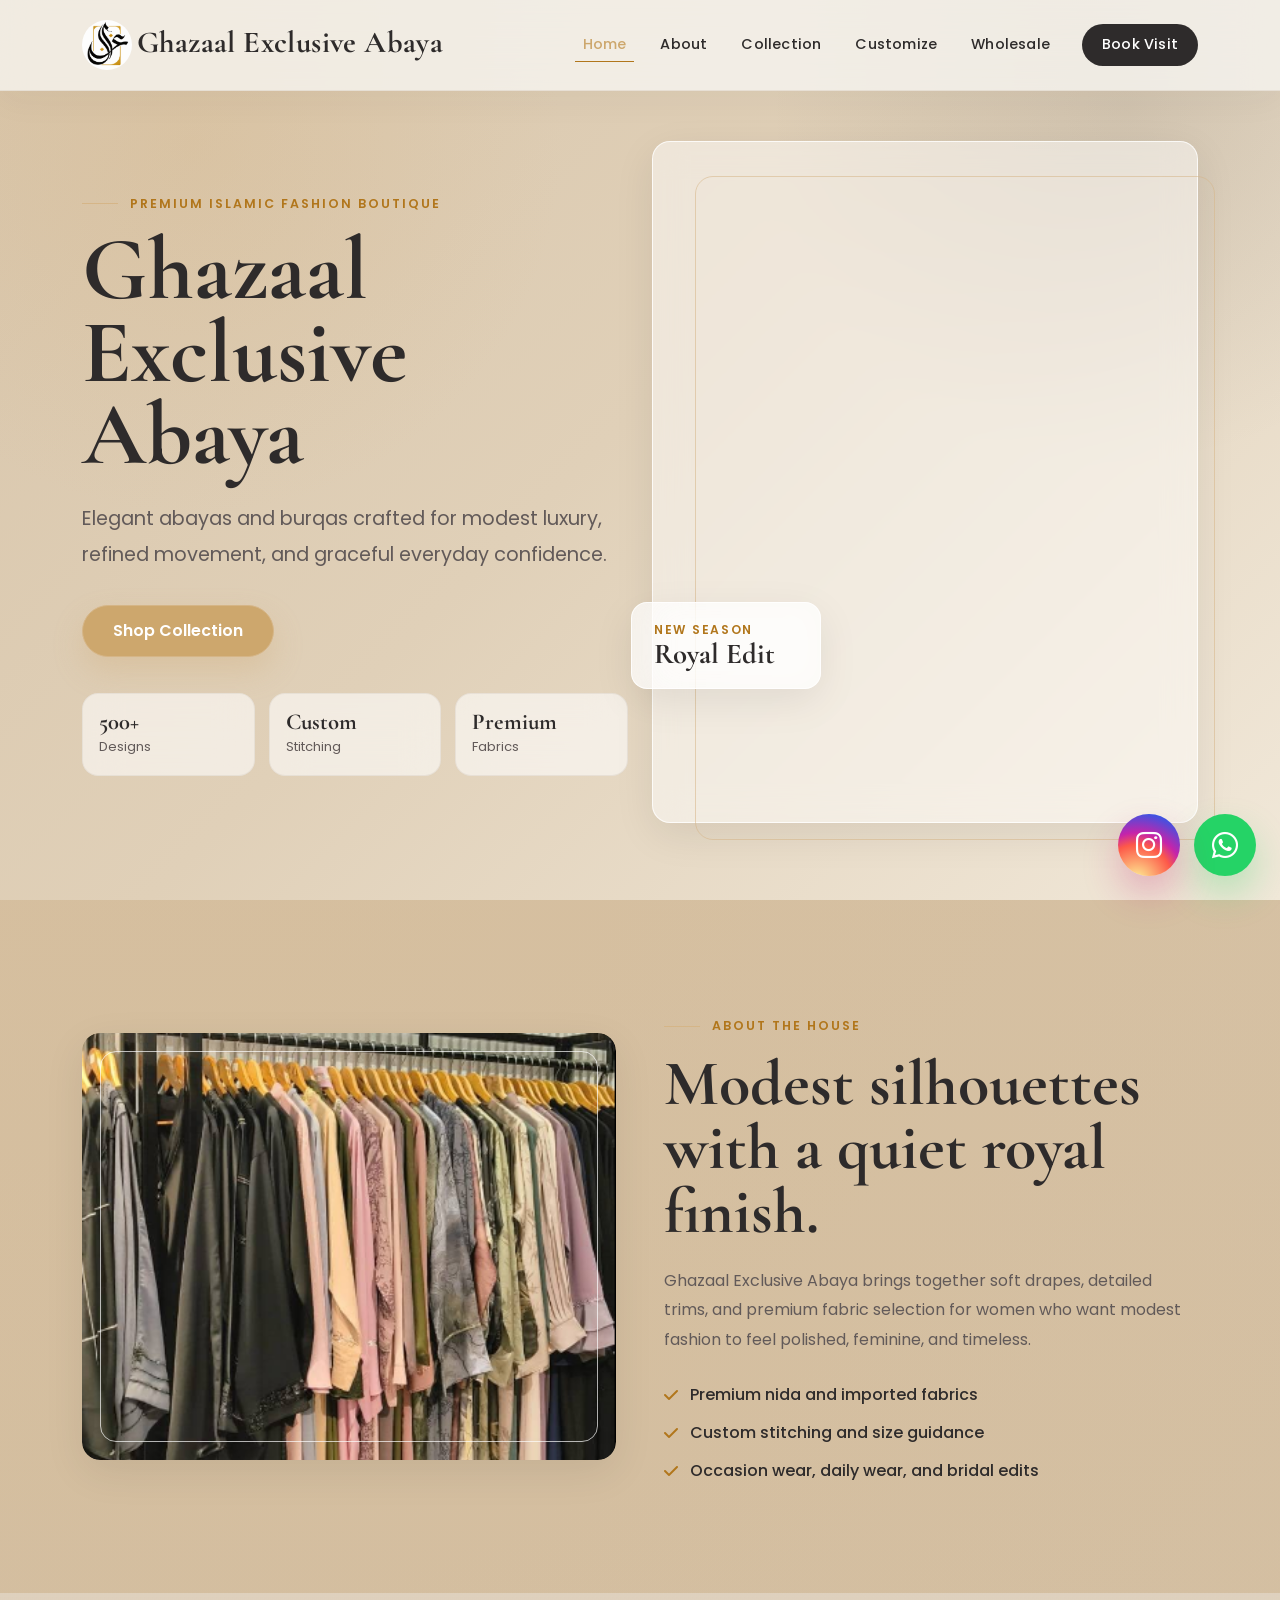
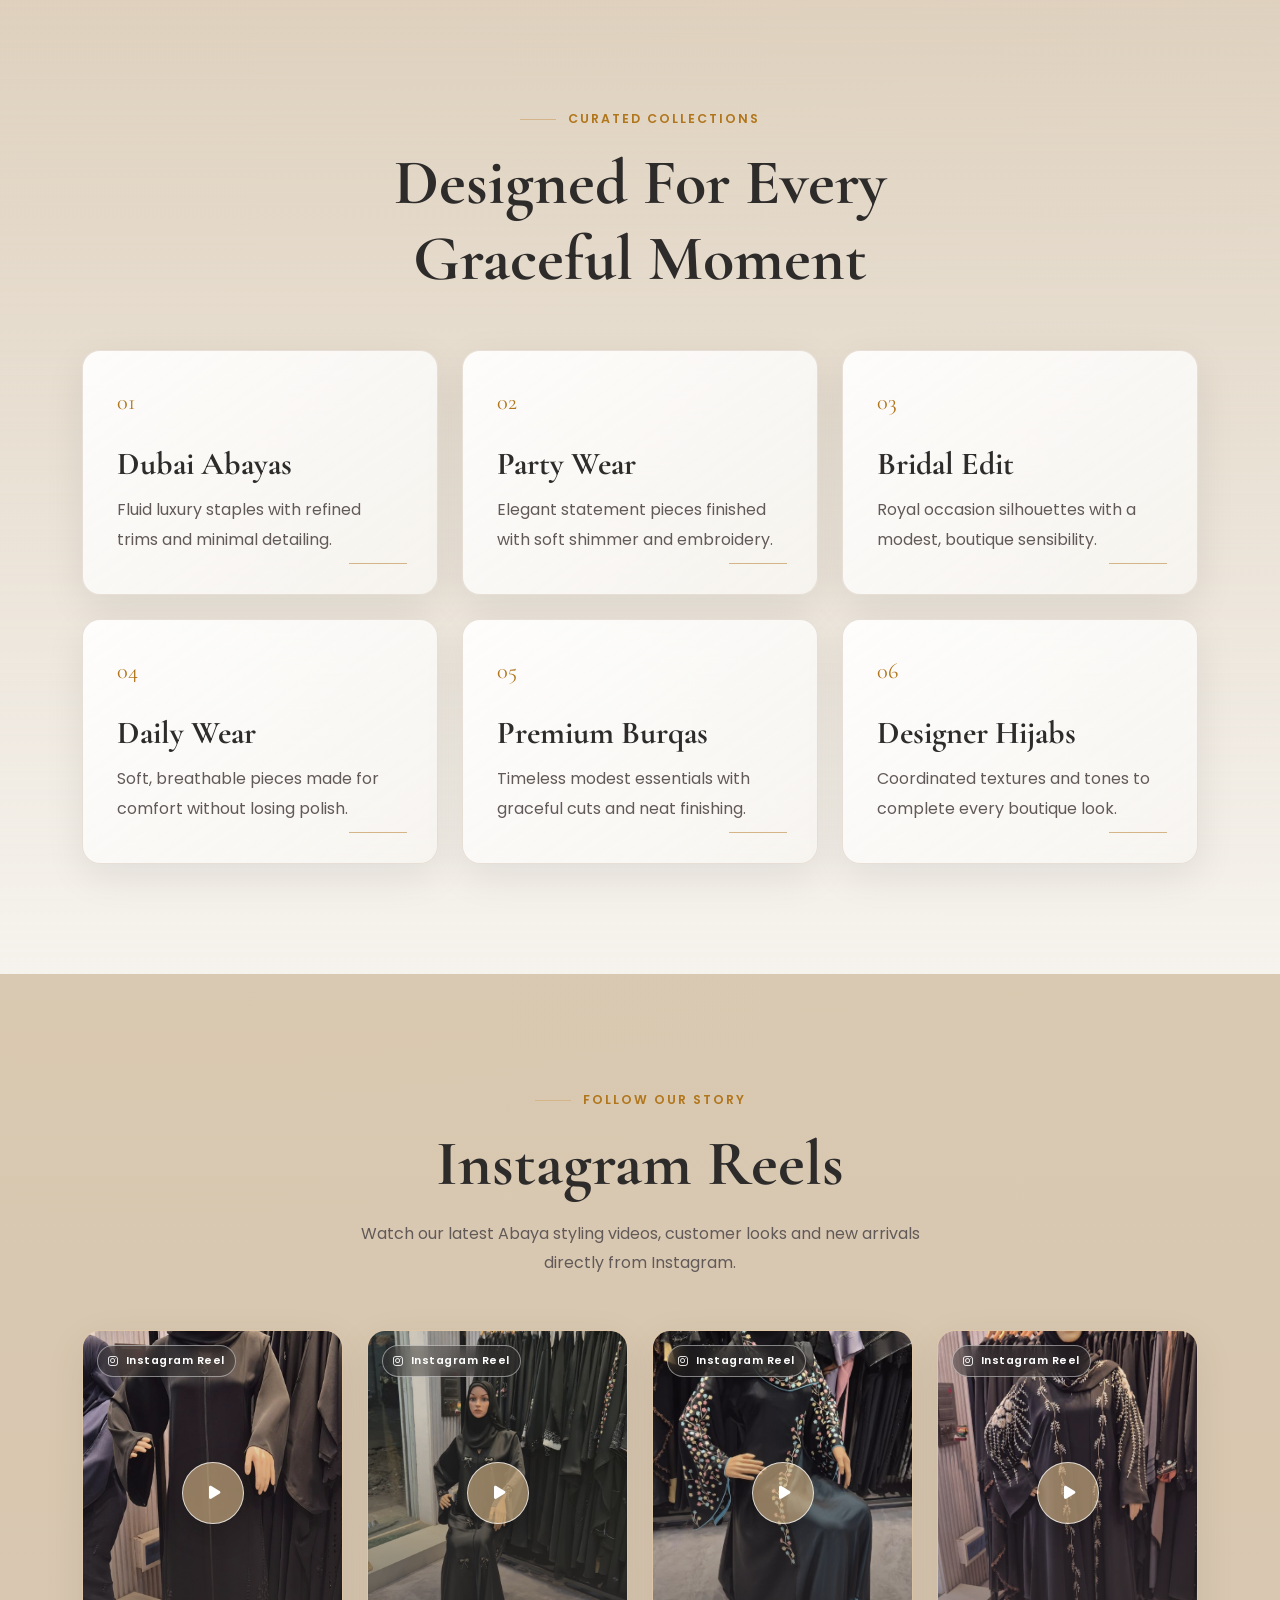
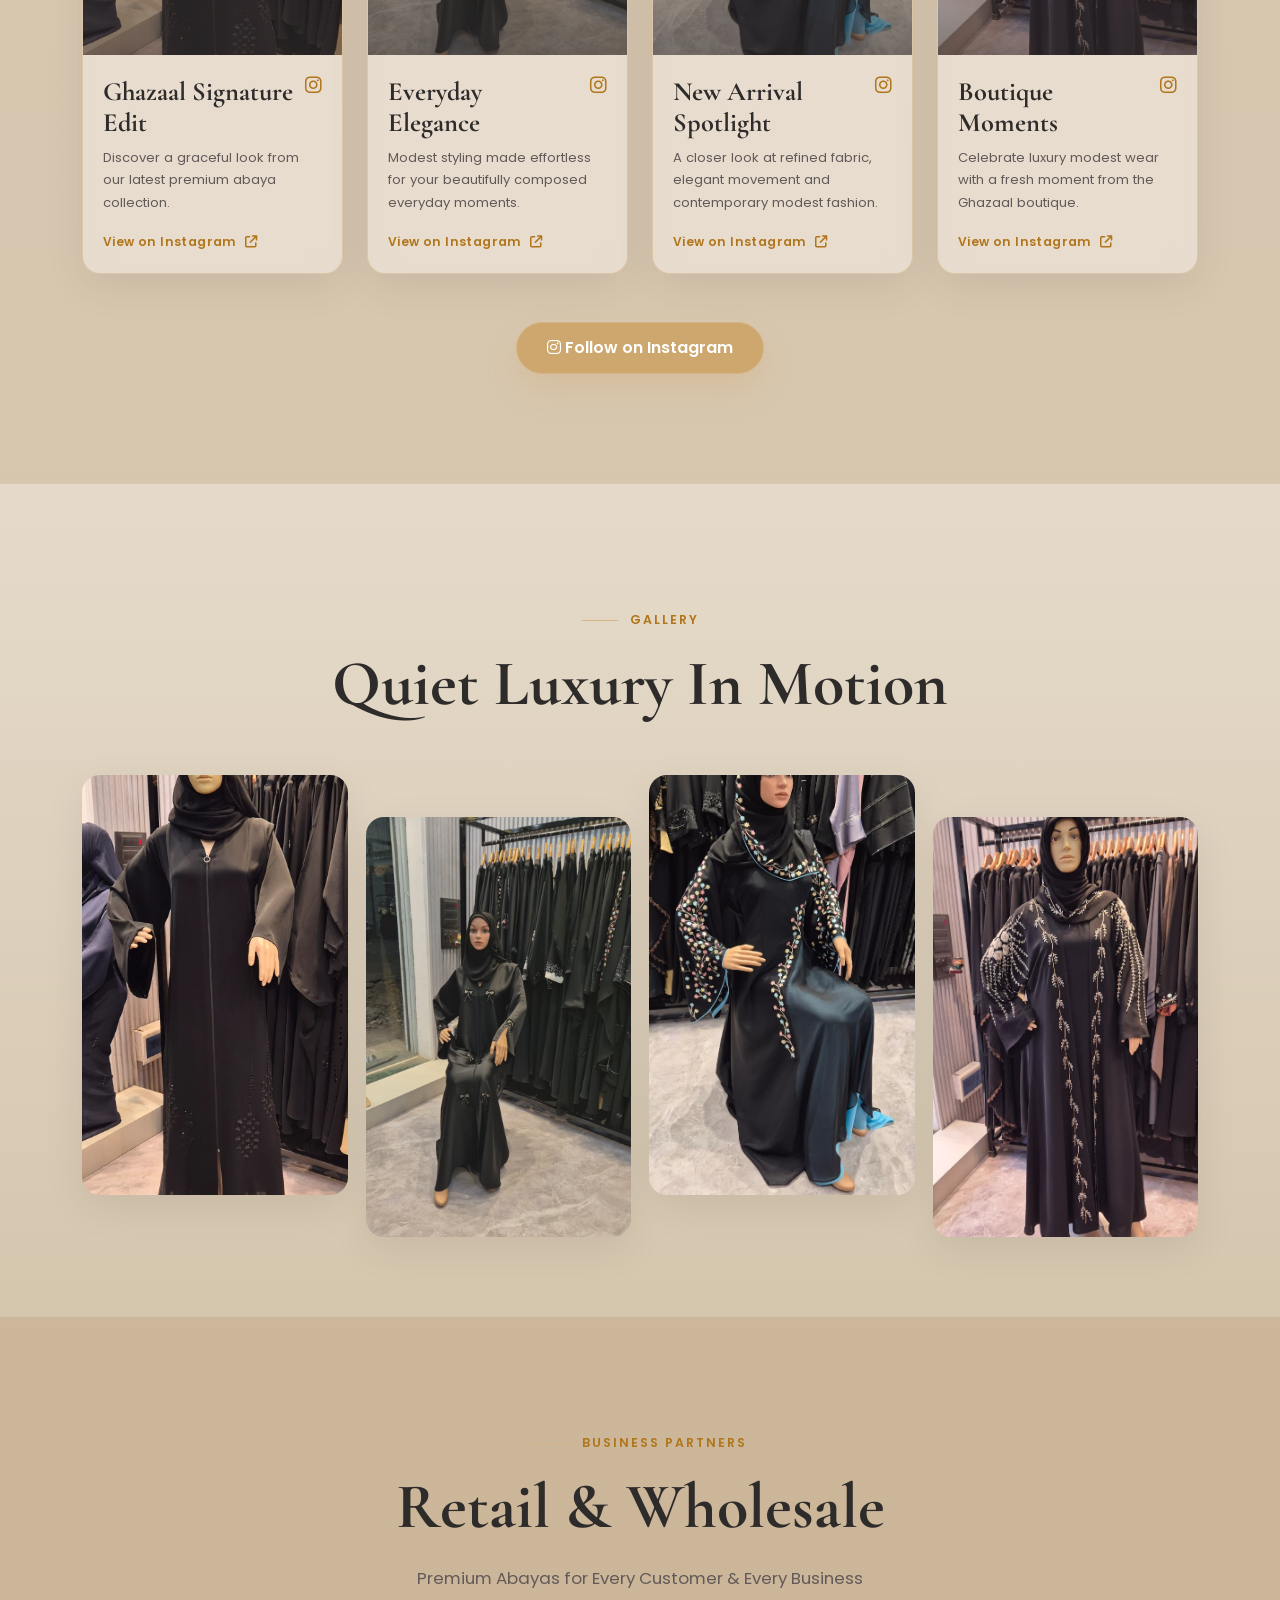
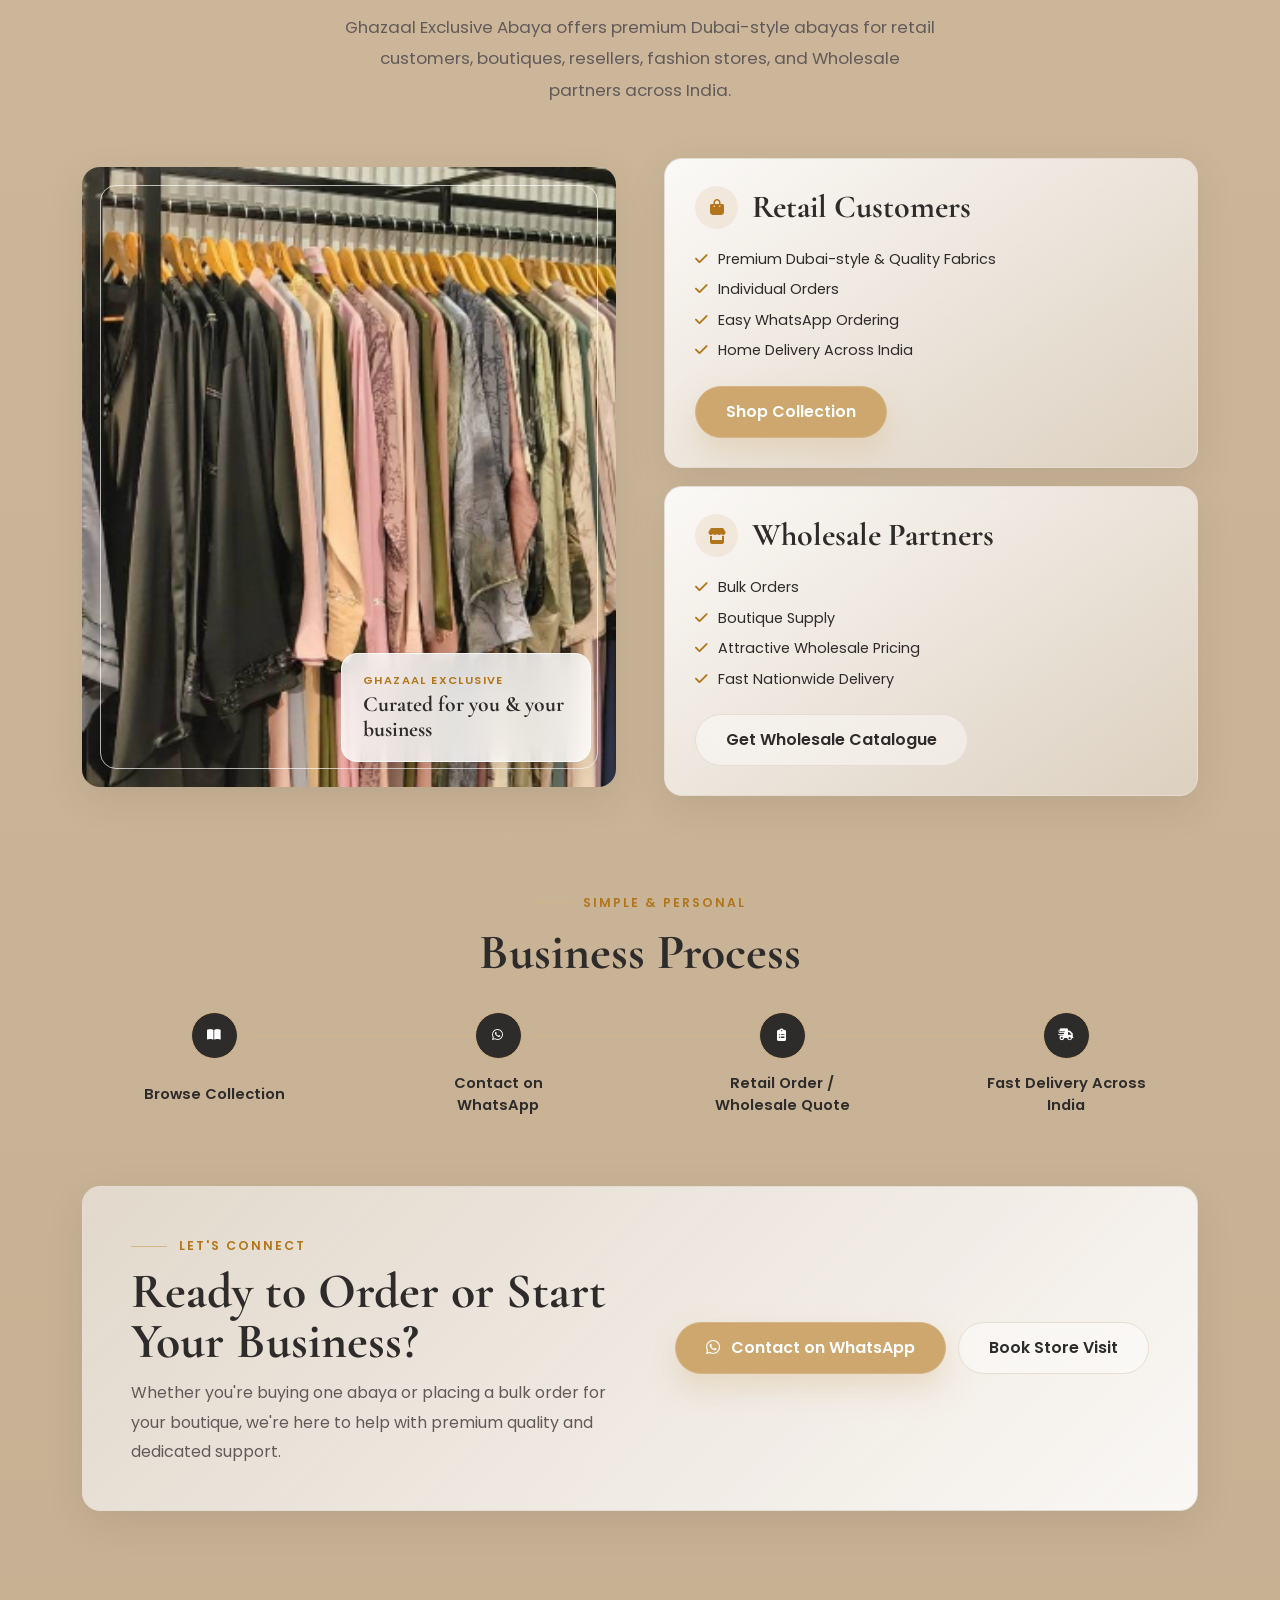
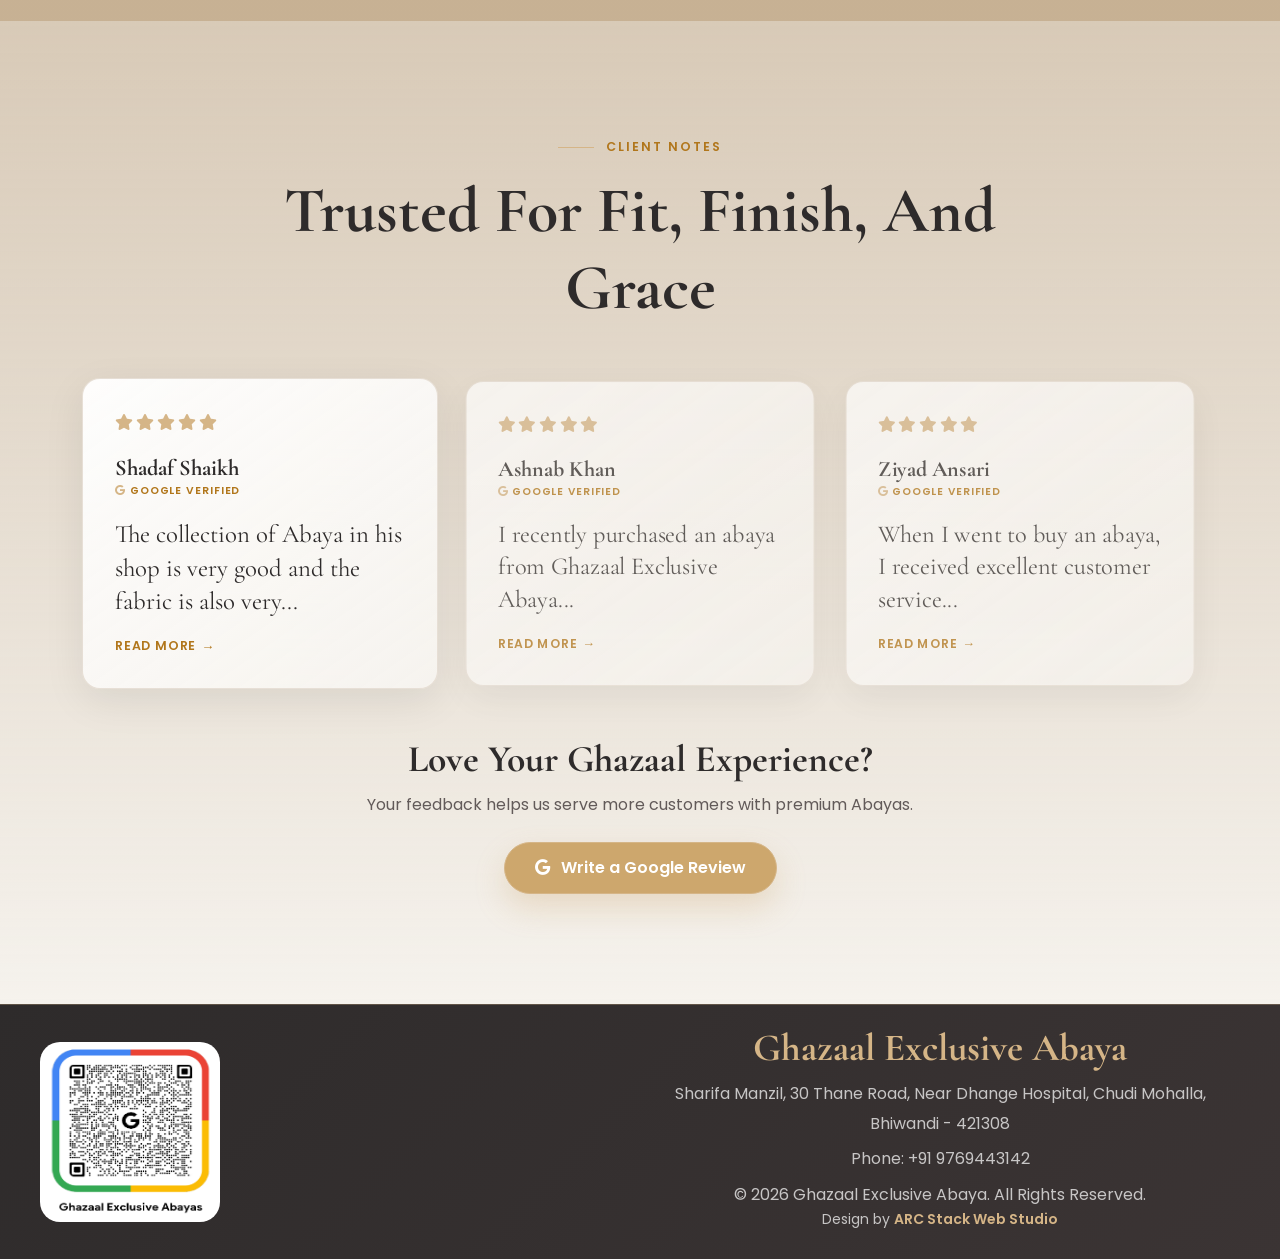
==== commit f554a363: "All New Collections" ====
--- a/index.html
+++ b/index.html
@@ -51,7 +51,7 @@
     </nav>
 
     <!-- Featured product offer popup. Content is populated from js/products.js. -->
-    <div class="featured-product-modal" id="featuredProductModal" aria-hidden="true" role="dialog" aria-modal="true"
+    <!-- <div class="featured-product-modal" id="featuredProductModal" aria-hidden="true" role="dialog" aria-modal="true"
         aria-labelledby="featuredProductName">
         <div class="featured-product-modal__dialog" role="document">
             <button class="featured-product-modal__close" type="button" aria-label="Close offer"
@@ -73,7 +73,7 @@
                 </div>
             </div>
         </div>
-    </div>
+    </div> -->
 
     <!-- Legacy notice popup (inactive) -->
     <!-- <div class="popup-overlay" id="popupOverlay">
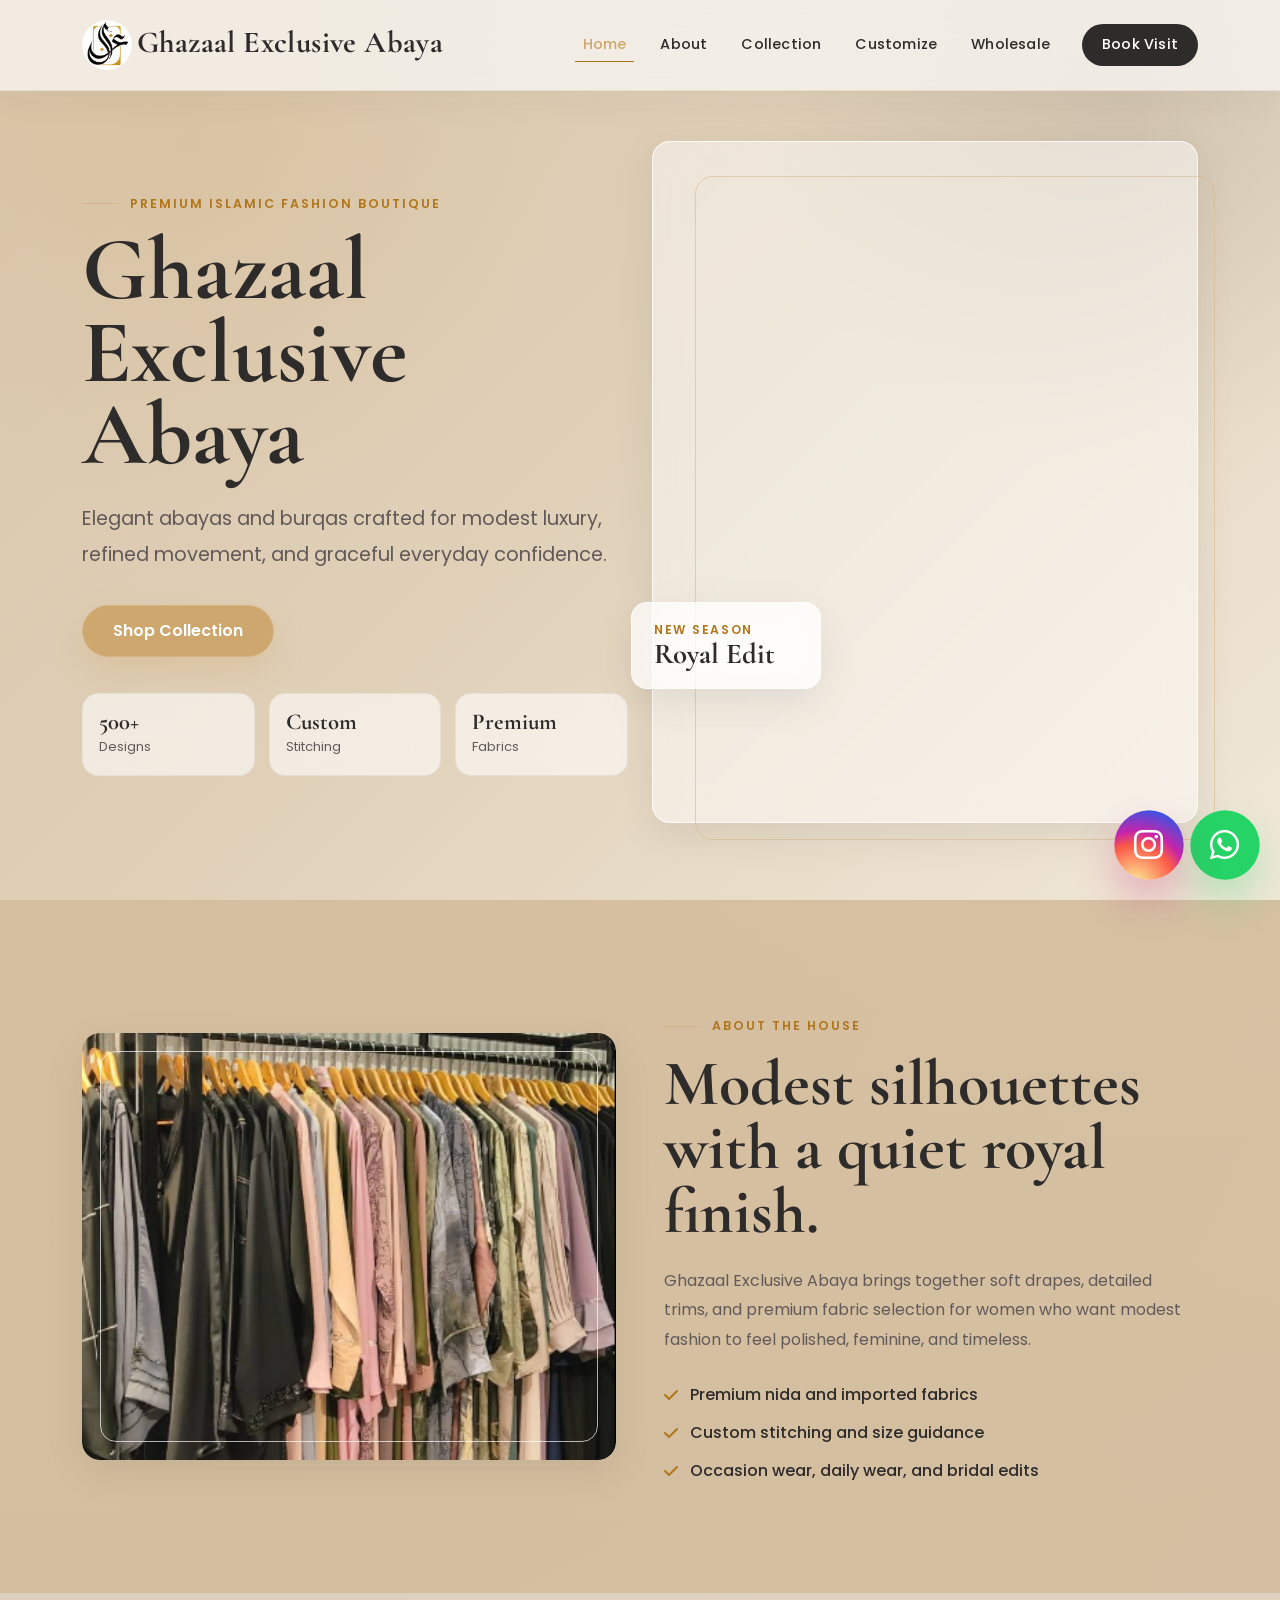
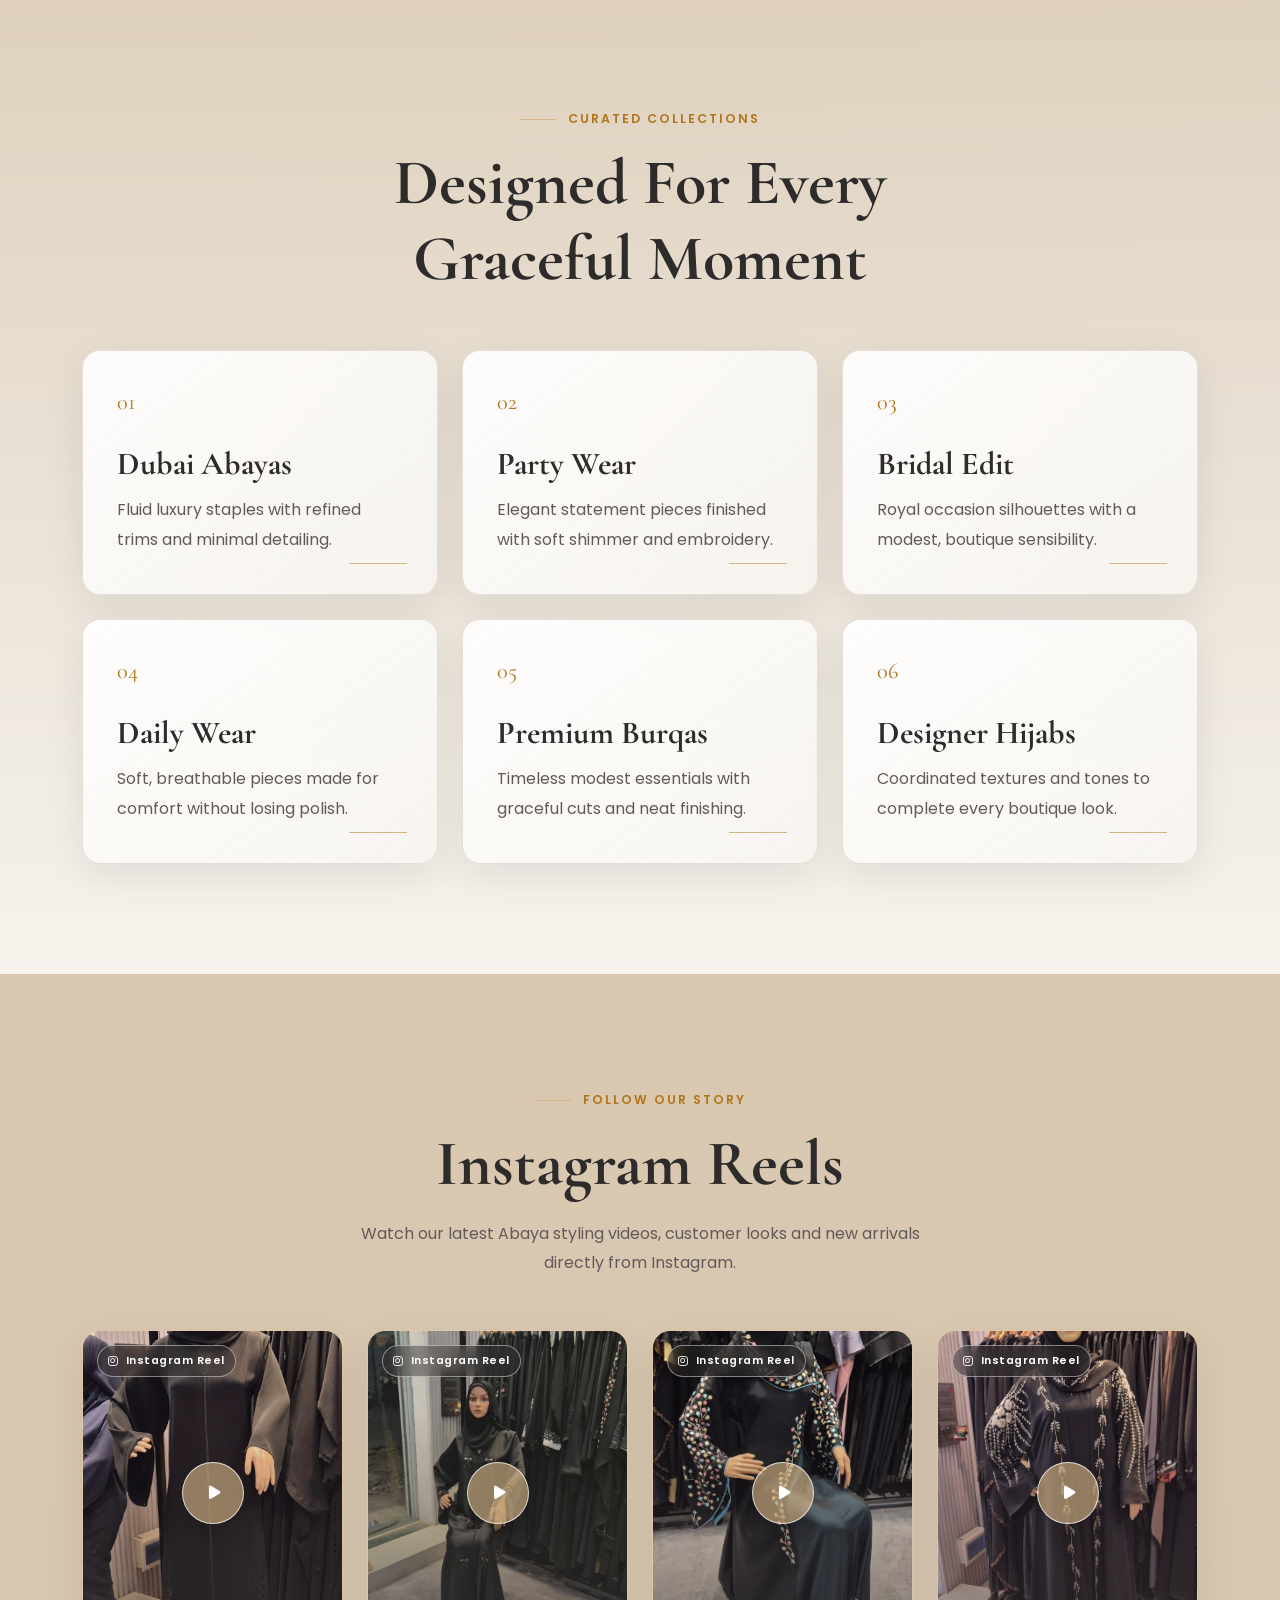
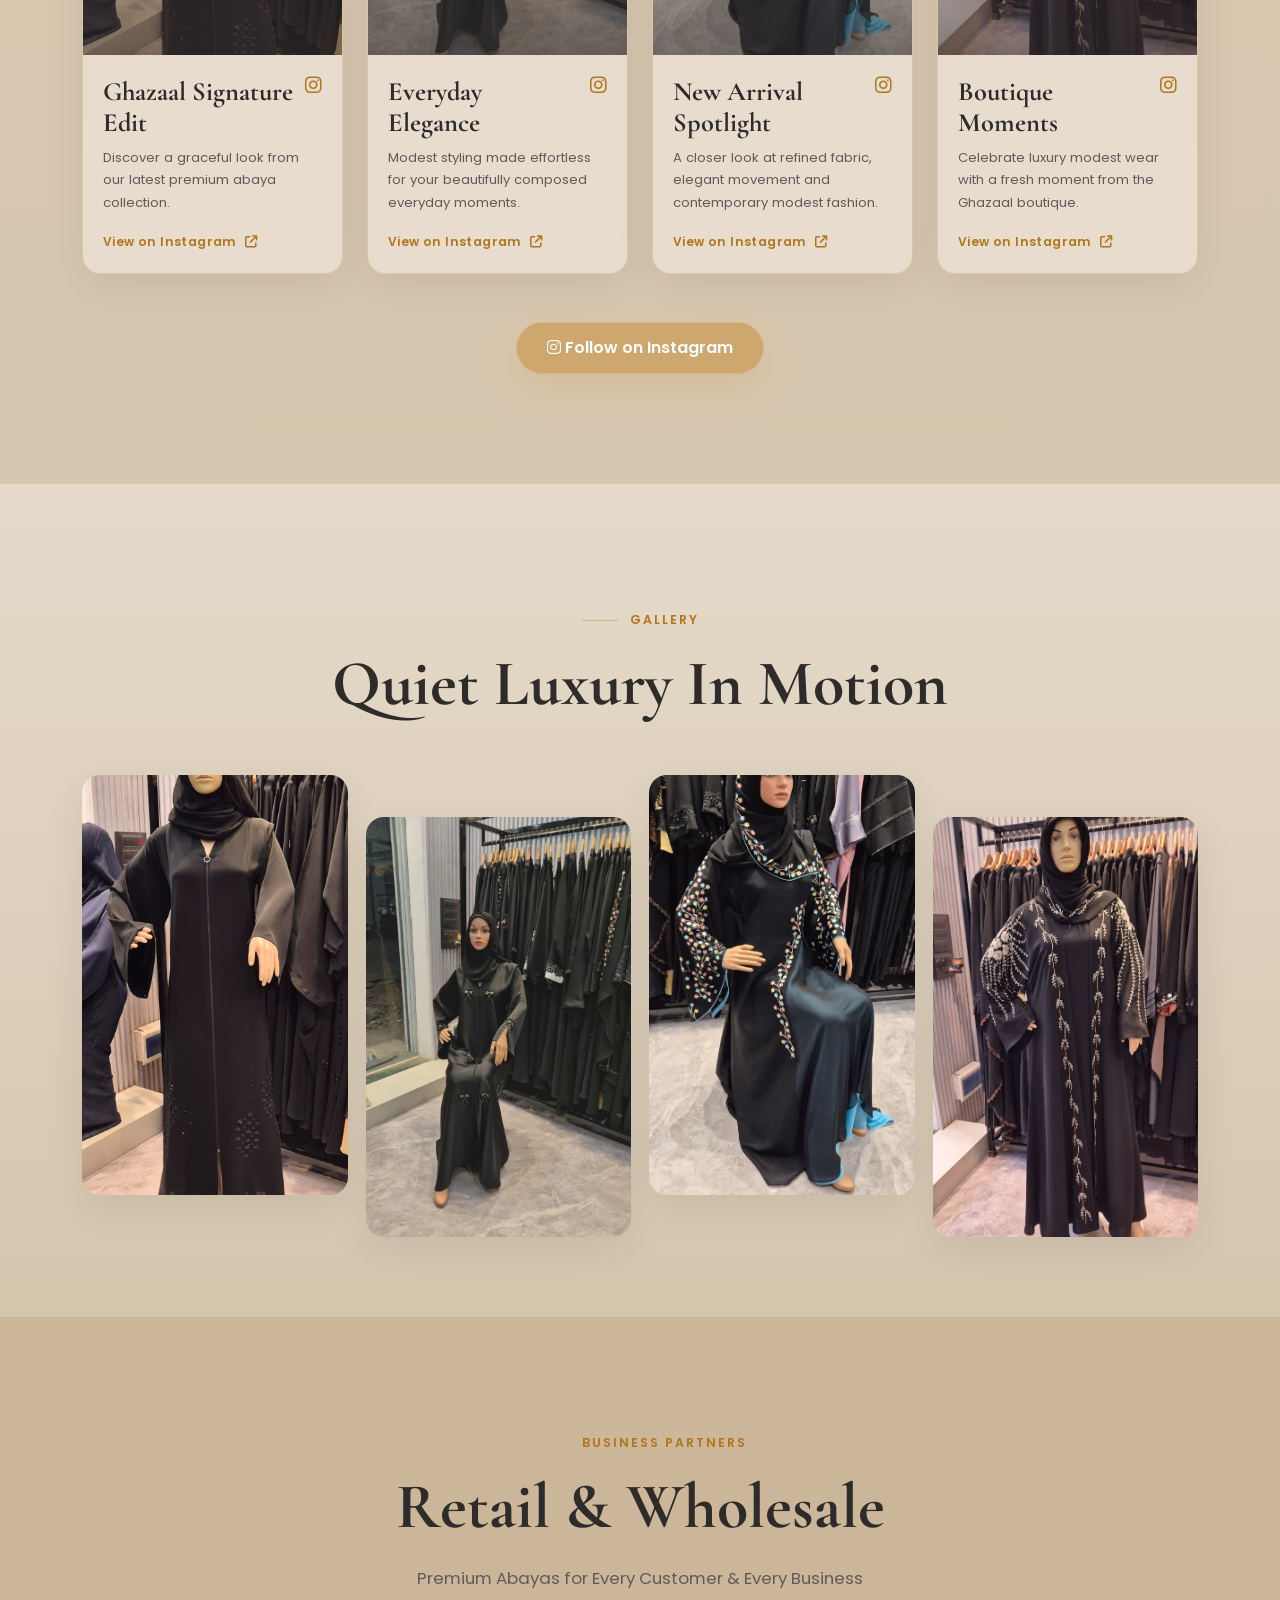
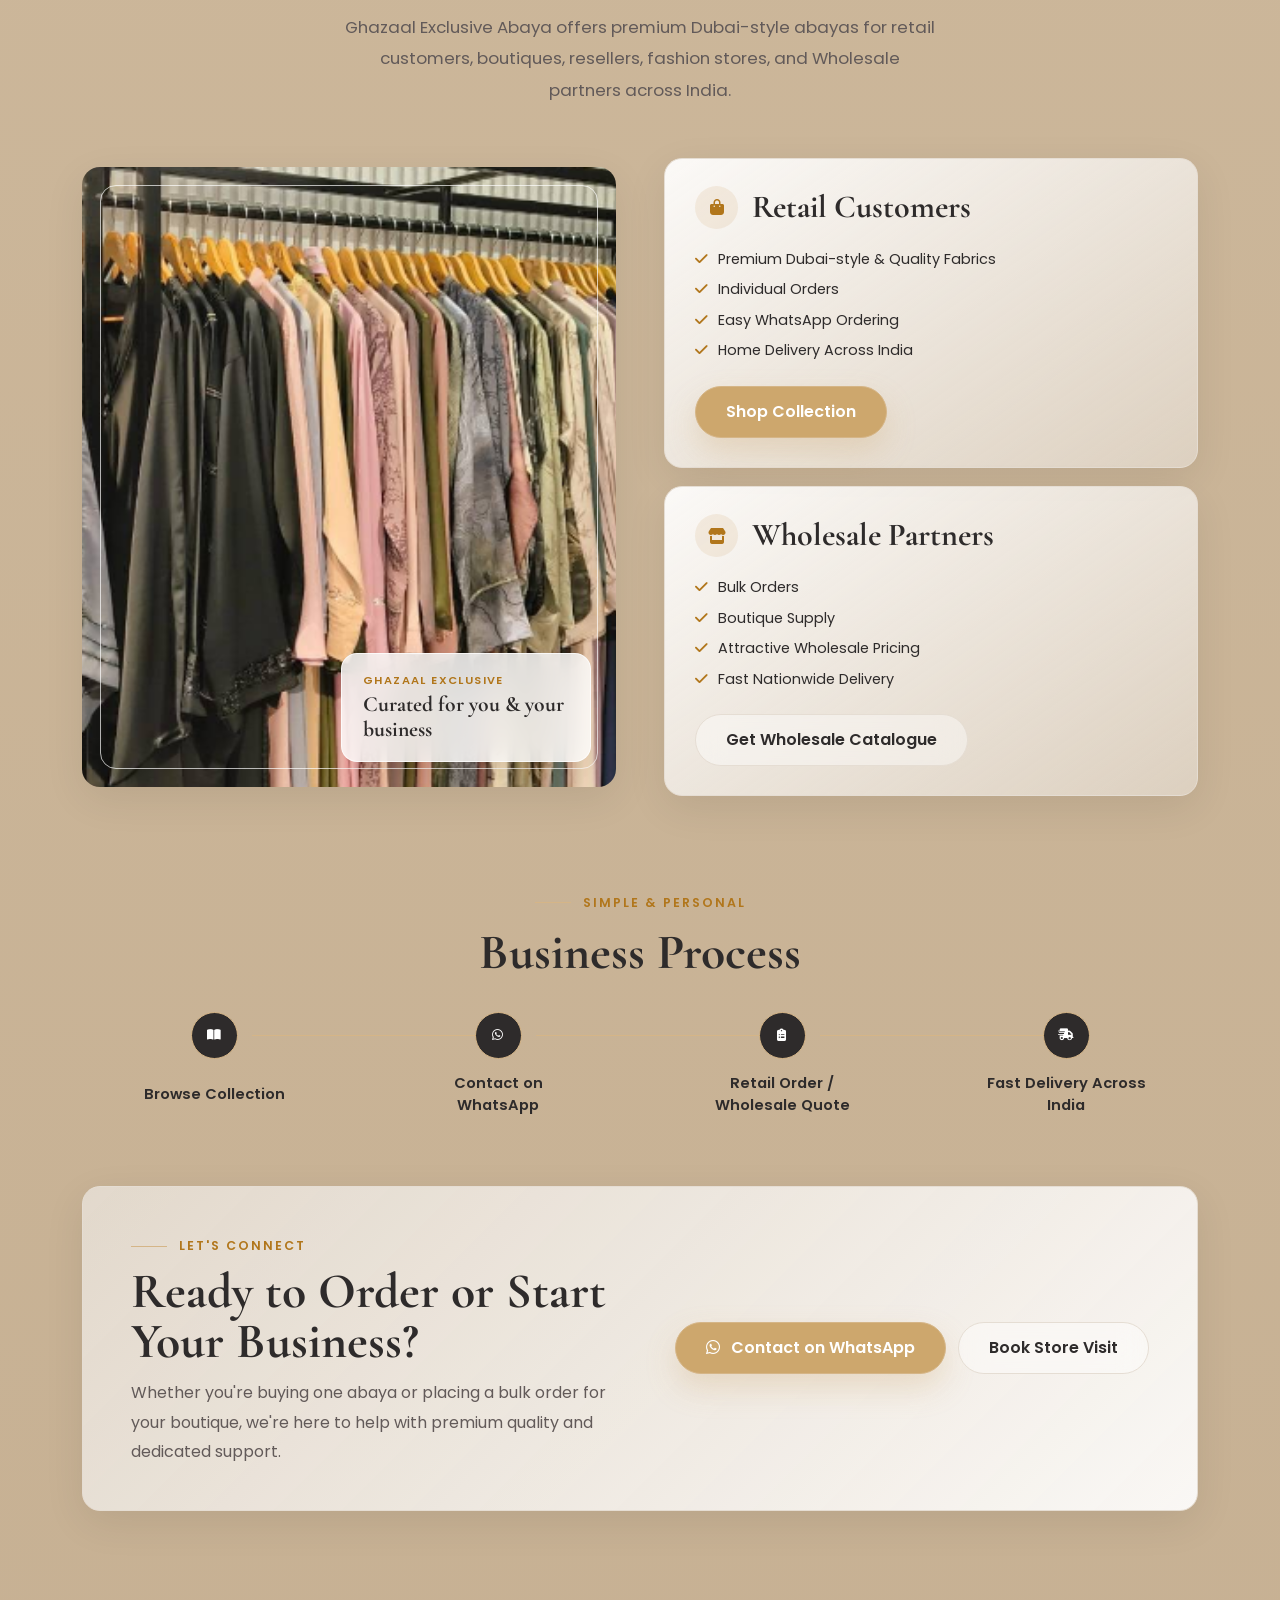
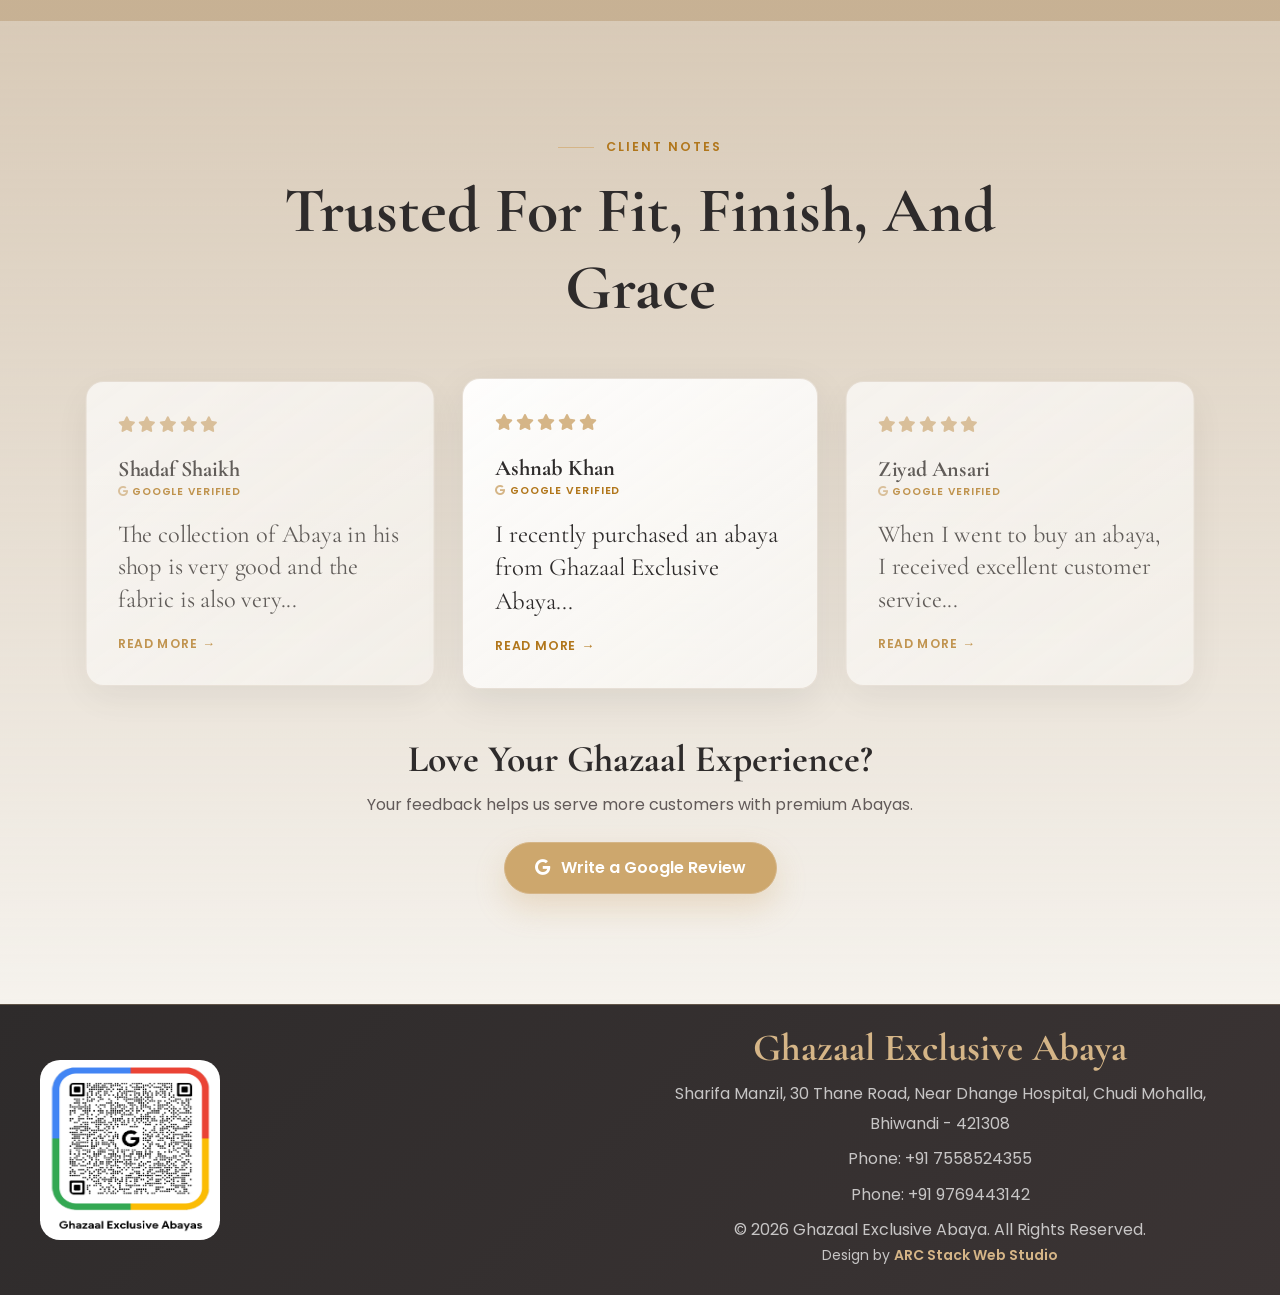
==== commit 0a8e95b9: "Contact Number updated and Poth Updated" ====
--- a/index.html
+++ b/index.html
@@ -581,8 +581,12 @@
             </p>
 
             <p>
+                Phone: +91 7558524355
+            </p>
+            <p>
                 Phone: +91 9769443142
             </p>
+       
 
             <p>
                 © 2026 Ghazaal Exclusive Abaya. All Rights Reserved.
--- a/css/style.css
+++ b/css/style.css
@@ -364,11 +364,42 @@
     transition: var(--transition);
 }
 
+.btn-customize-whatsapp{
+    background: var(--primary-dark);
+    border: 1px solid var(--primary-gold);
+    color: var(--white);
+    box-shadow: 0 16px 32px rgba(205, 167, 109, 0.25);
+}
+
+.btn-customize-whatsapp:hover{
+    background: #25D366;;
+    border: 1px solid var(--primary-gold);
+    color: var(--white);
+    box-shadow: 0 16px 32px rgba(205, 167, 109, 0.25);
+}
+
+.btn-customize-collection{
+    border: 2px solid var(--primary-gold);
+    color: var(--white);
+    box-shadow: 0 16px 32px rgba(205, 167, 109, 0.25);
+}
+
+.btn-customize-collection:hover{
+    background: var(--primary-dark);
+    border: 2px solid var(--primary-gold);
+    color: var(--white);
+    box-shadow: 0 16px 32px rgba(205, 167, 109, 0.25);
+}
+
 .btn-gold {
     background: var(--primary-dark);
     border: 1px solid var(--primary-gold);
     color: var(--white);
     box-shadow: 0 16px 32px rgba(205, 167, 109, 0.25);
+}
+
+.instruction-title{
+    color: red;
 }
 
 .btn-gold:hover,
@@ -1517,7 +1548,7 @@
     box-shadow: 0 14px 30px rgba(205, 167, 109, 0.28);
 }
 
-.cart-btn-size{
+.cart-btn-size {
     height: 50px;
 }
 
@@ -1863,7 +1894,8 @@
     }
 
     .product-card img {
-        height: 300px;
+        /* height: 300px; */
+        height: 550px;
     }
 
     .business-process,
@@ -1876,9 +1908,9 @@
         padding: 36px 30px;
     }
 
-    .instagram-float{
-     right: 26px;
-     bottom: 172px;
+    .instagram-float {
+        right: 26px;
+        bottom: 172px;
     }
 }
 
@@ -1889,6 +1921,7 @@
 
     .navbar-brand {
         font-size: 1.55rem;
+        align-items: center;
     }
 
     .hero-section h1 {
@@ -1981,9 +2014,9 @@
         width: 100%;
     }
 
-     .instagram-float{
-     right: 18px;
-     bottom: 172px;
+    .instagram-float {
+        right: 18px;
+        bottom: 172px;
     }
 }
 
@@ -3267,9 +3300,9 @@
         font-size: 0.82rem;
     }
 
-    .customize-container{
-       display: flex;
-       flex-direction: column-reverse;
+    .customize-container {
+        display: flex;
+        flex-direction: column-reverse;
     }
 }
 
@@ -3432,7 +3465,7 @@
     margin: 0 0 16px;
 }
 
-.featured-product-modal__content > p:not(.featured-product-modal__eyebrow):not(.featured-product-modal__price) {
+.featured-product-modal__content>p:not(.featured-product-modal__eyebrow):not(.featured-product-modal__price) {
     color: #625a51;
     font-size: .91rem;
     line-height: 1.7;
@@ -3452,7 +3485,7 @@
     gap: 10px;
 }
 
-.featured-product-modal__actions > * {
+.featured-product-modal__actions>* {
     border-radius: 4px;
     flex: 1 1 145px;
     font-size: .8rem;
@@ -3512,9 +3545,15 @@
     background: #1d1a17;
     color: #fff;
 }
+.list-unstyled{
+    font-weight: bolder;
+    color: var(--heading)   ;
+}
 
 @media (max-width: 620px) {
-    .featured-product-modal { padding: 14px; }
+    .featured-product-modal {
+        padding: 14px;
+    }
 
     .featured-product-modal__dialog {
         grid-template-columns: 1fr;
@@ -3522,9 +3561,17 @@
         overflow-y: auto;
     }
 
-    .featured-product-modal__image-wrap { min-height: 235px; }
-    .featured-product-modal__content { padding: 28px 24px 26px; }
-    .featured-product-modal__content h2 { font-size: 2.1rem; }
+    .featured-product-modal__image-wrap {
+        min-height: 235px;
+    }
+
+    .featured-product-modal__content {
+        padding: 28px 24px 26px;
+    }
+
+    .featured-product-modal__content h2 {
+        font-size: 2.1rem;
+        }
 }
 
 
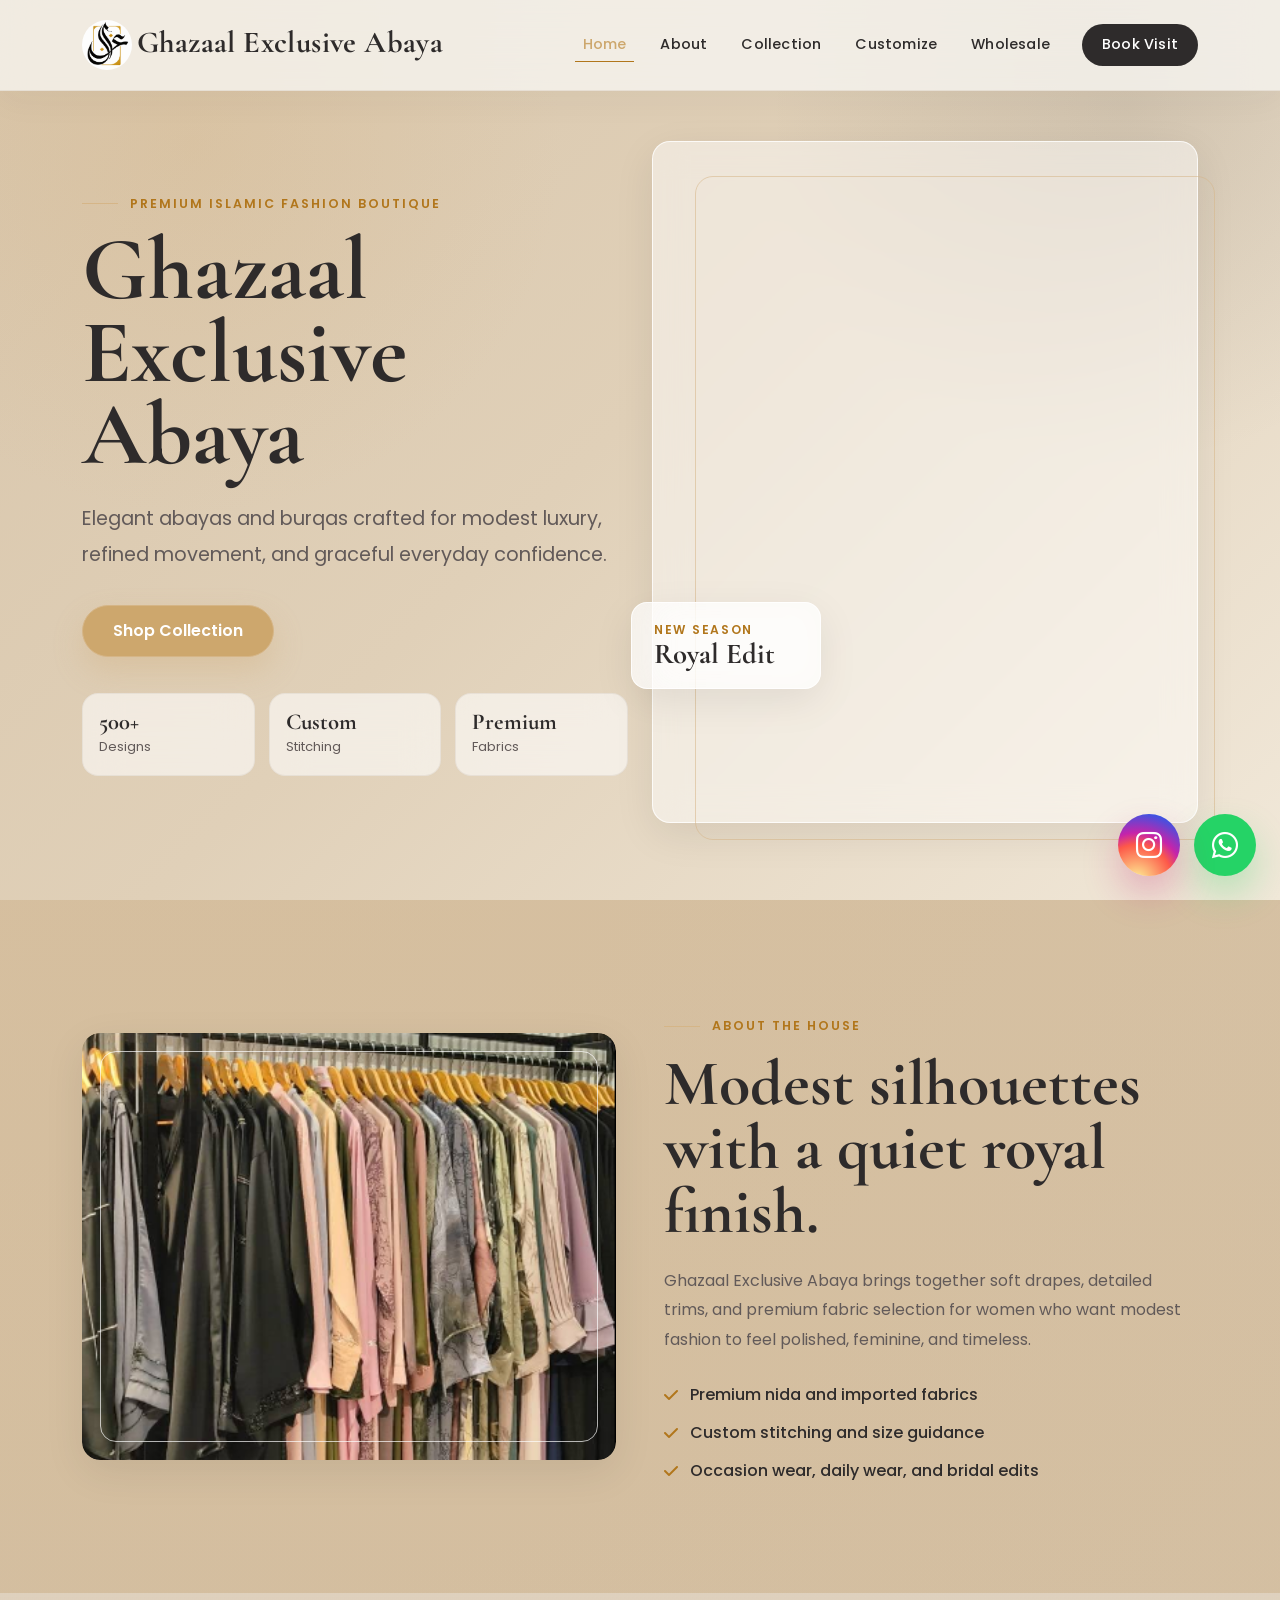
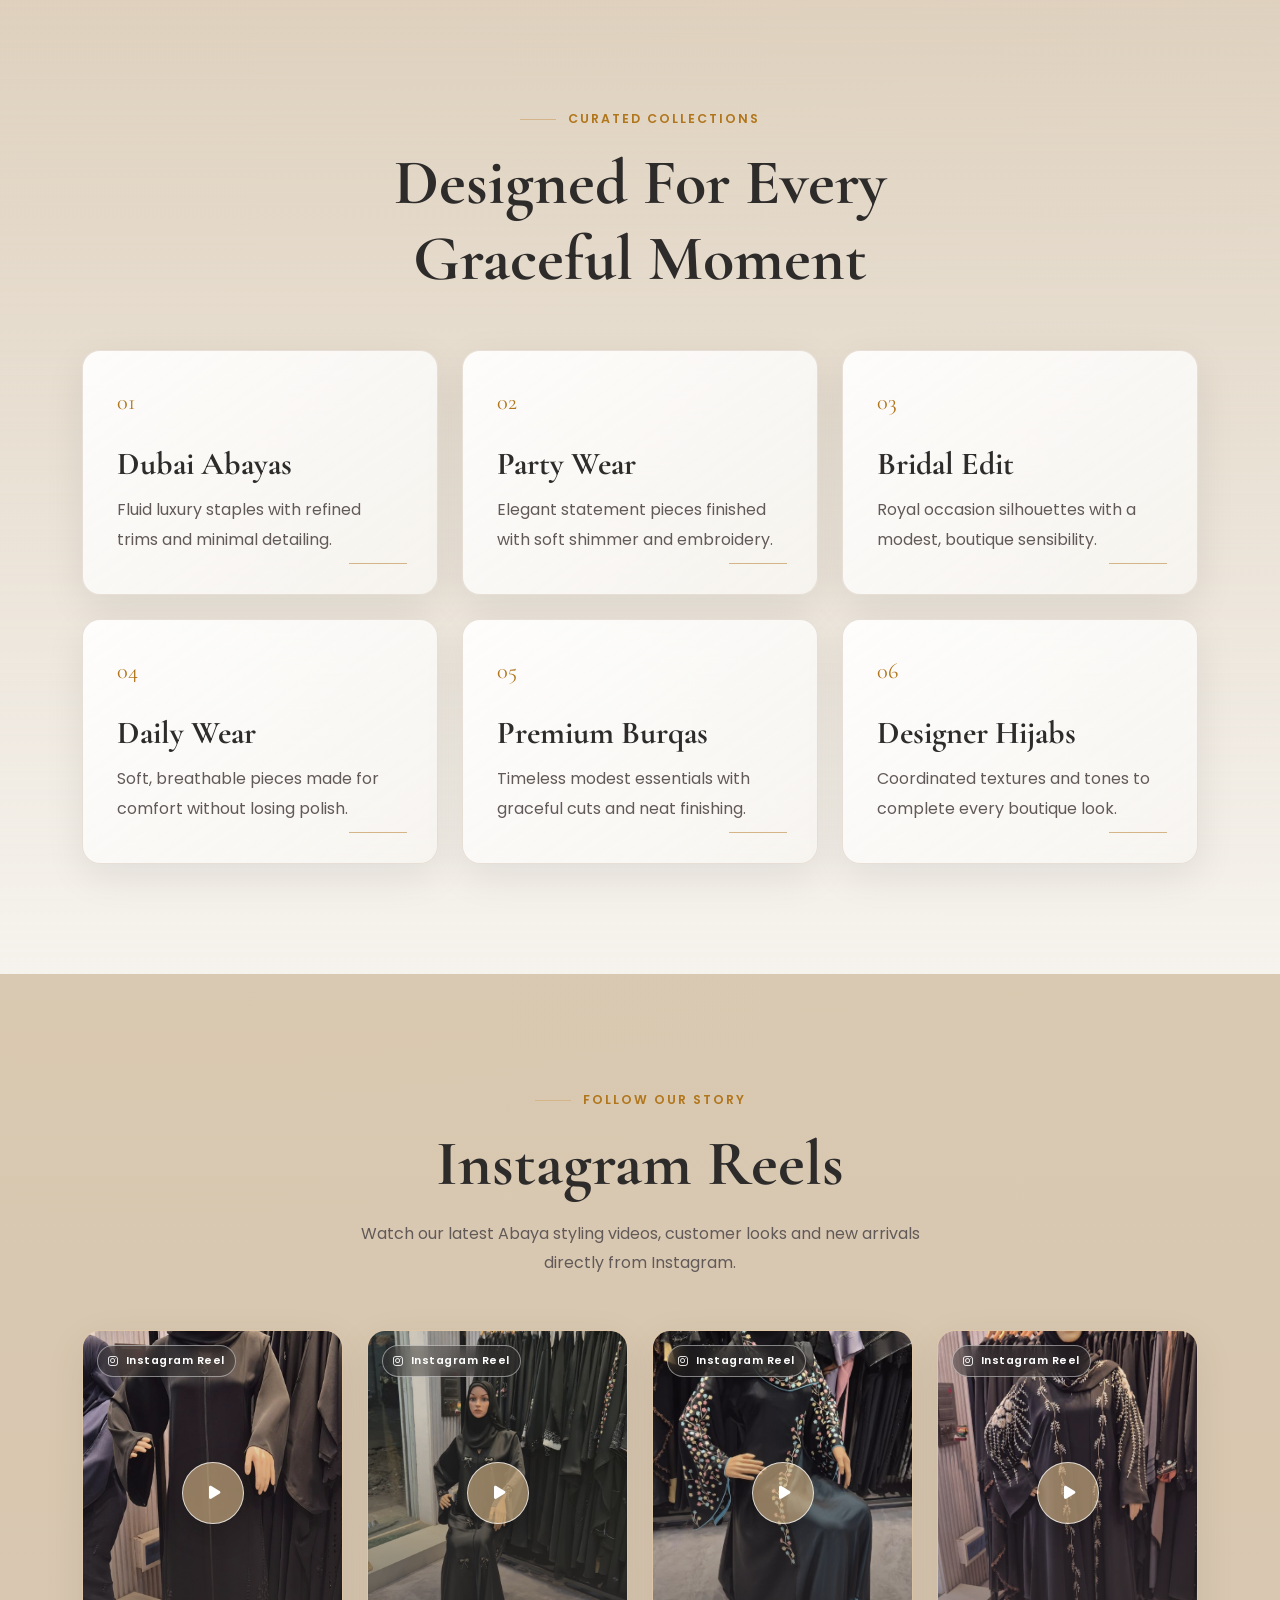
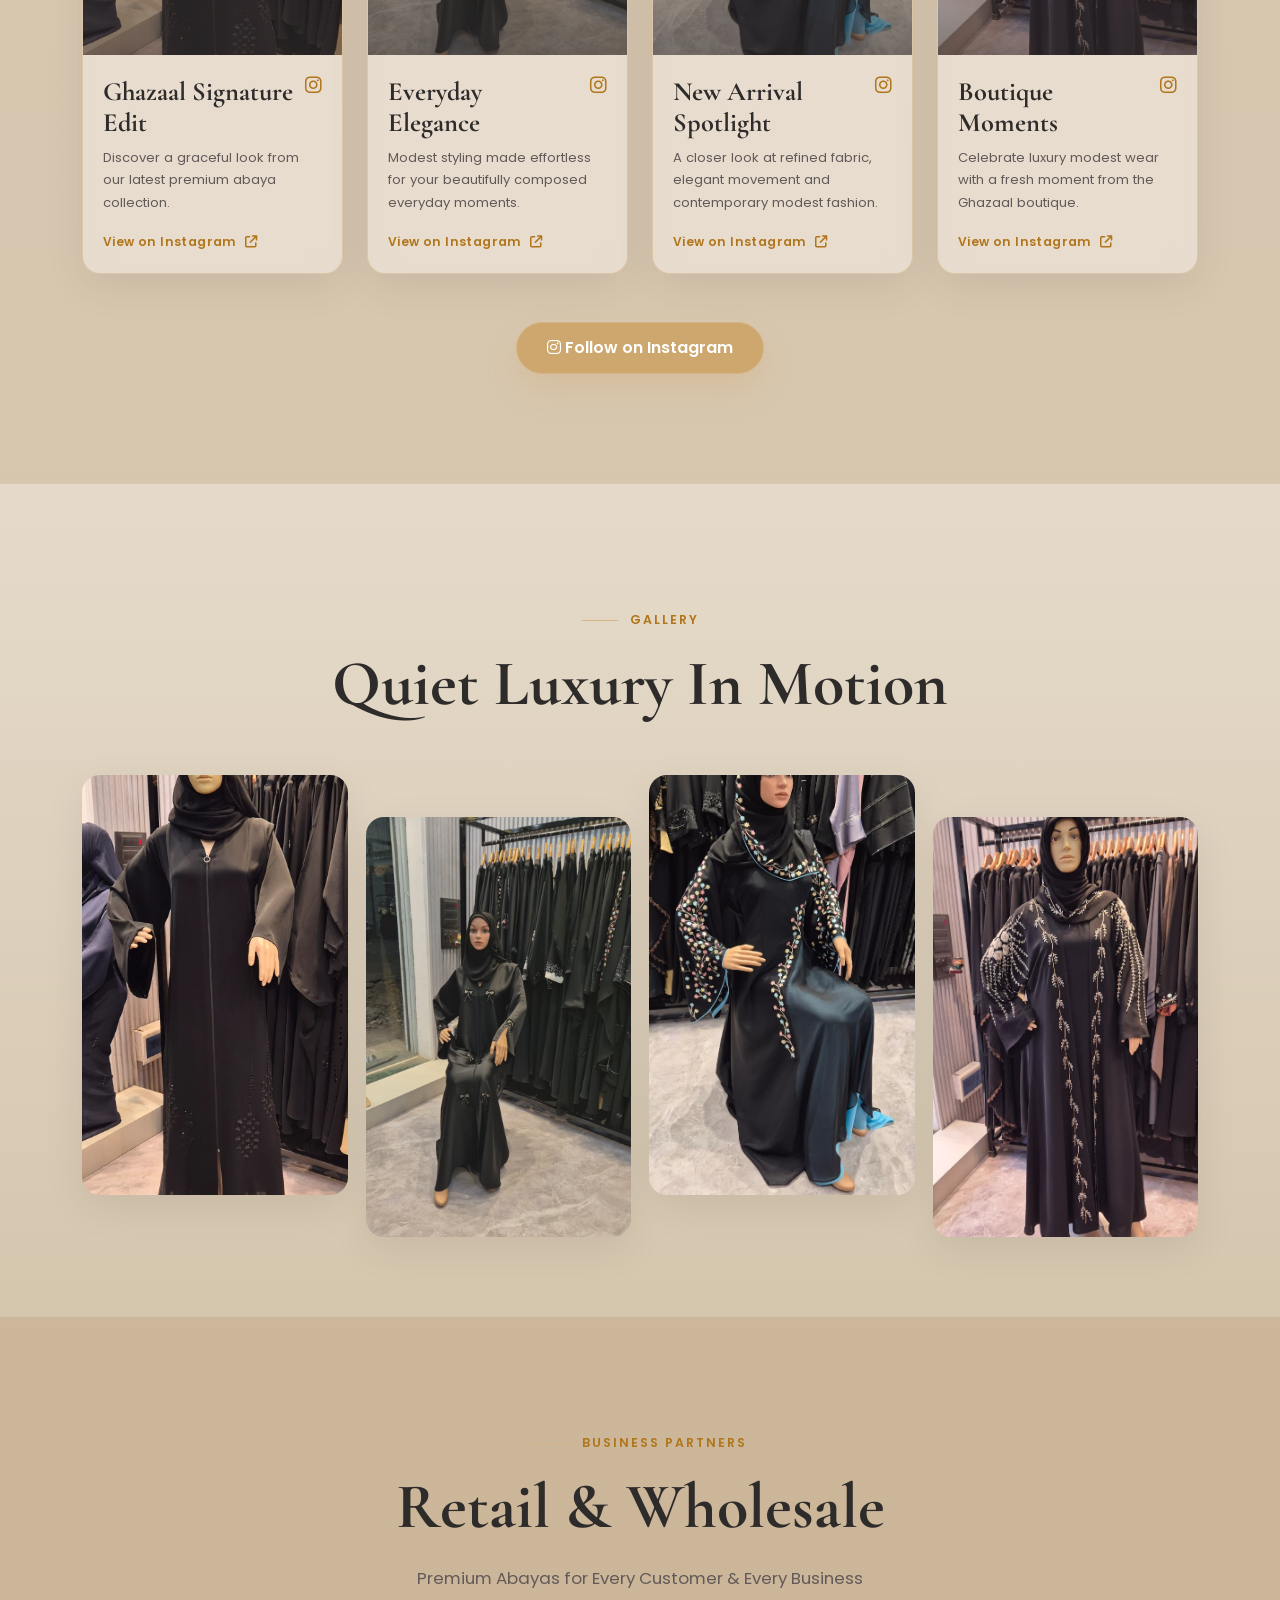
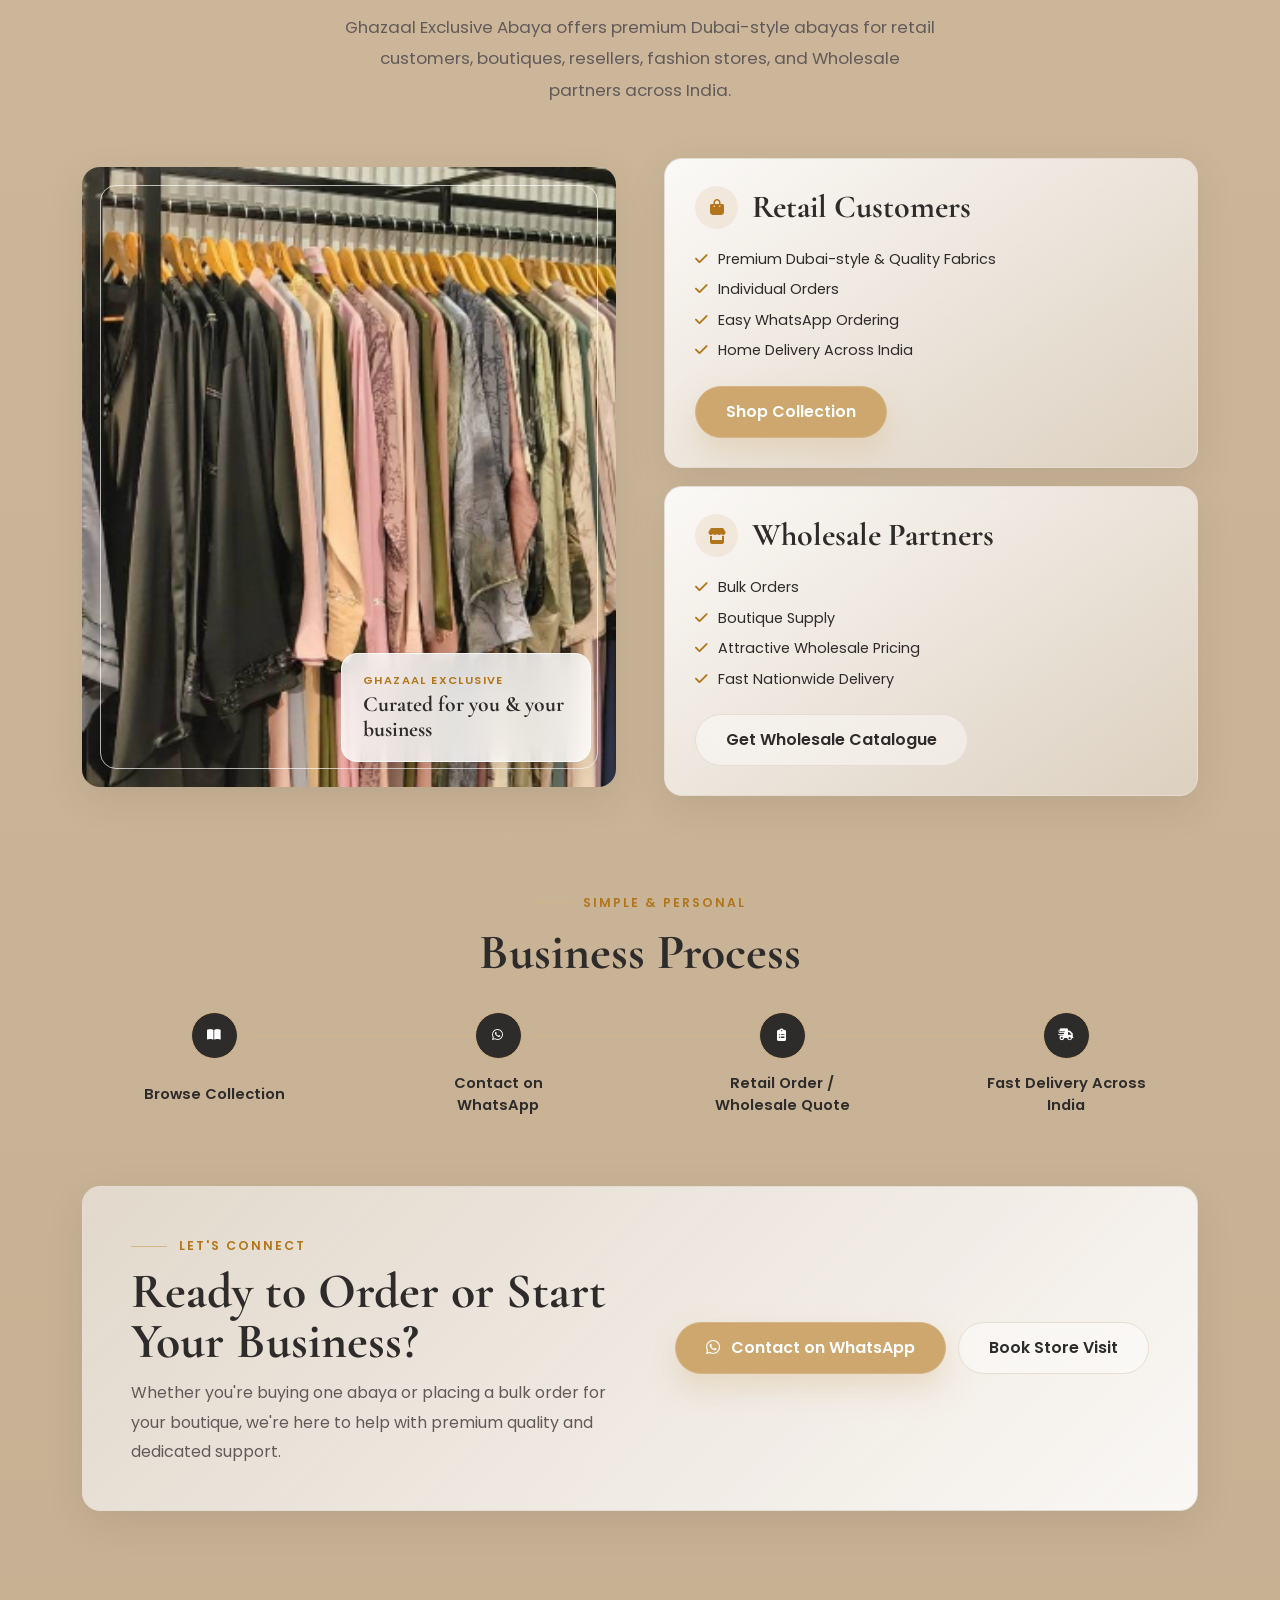
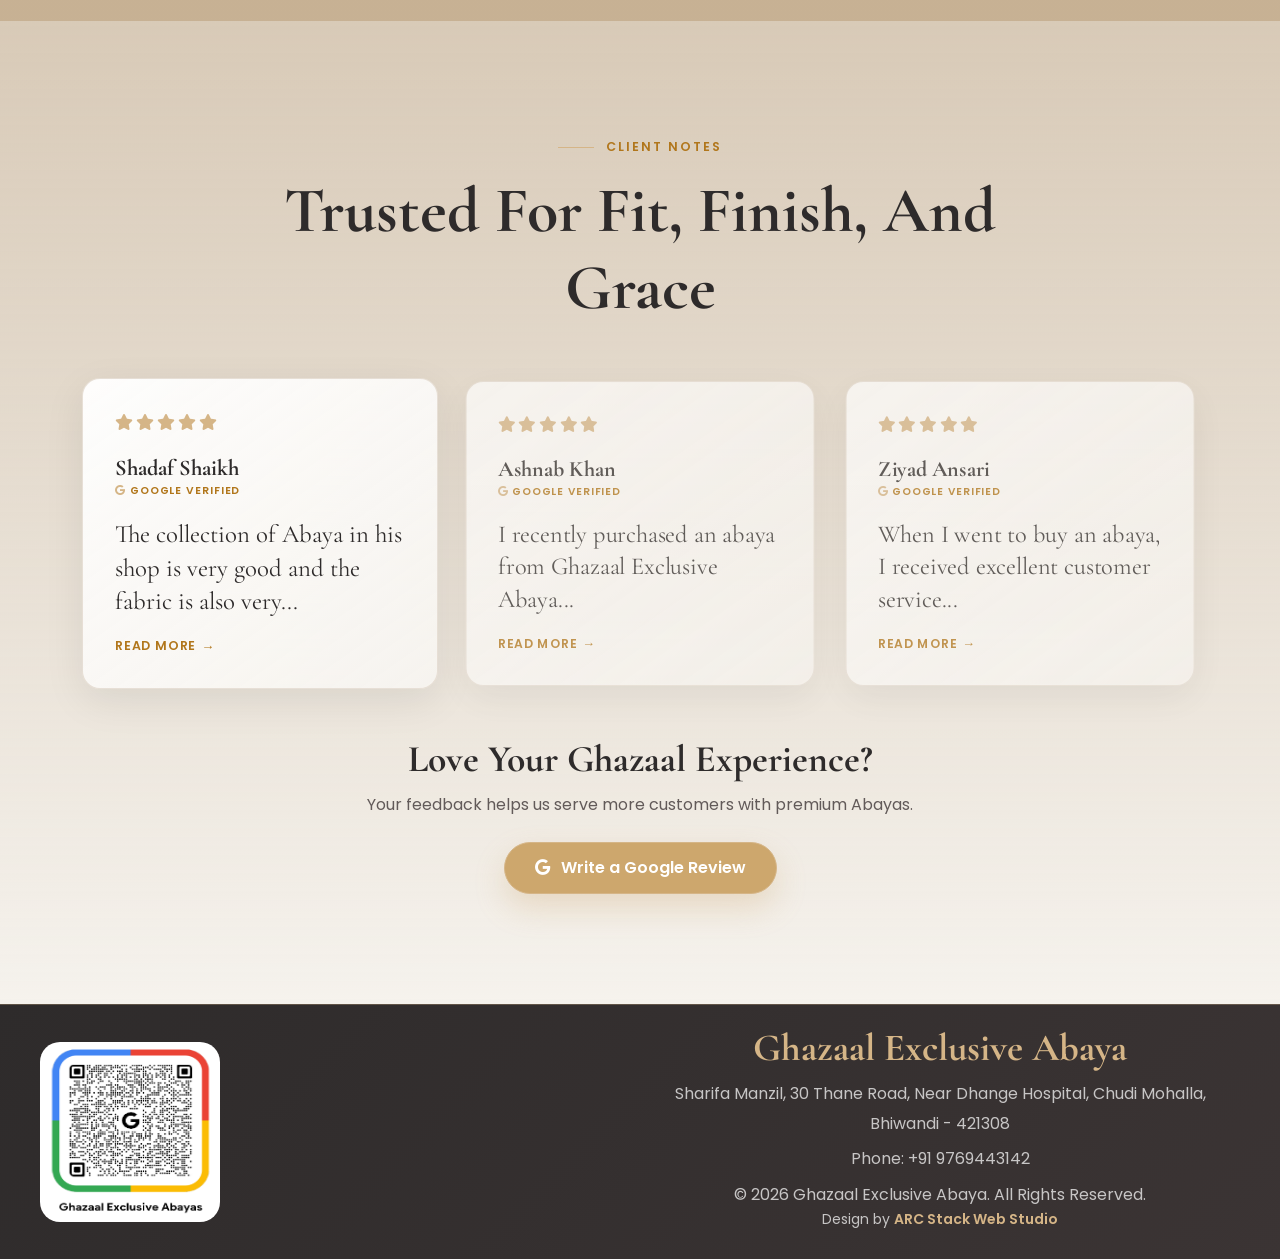
==== commit ca7bb48a: "New UI pROBLEM sOLVE" ====
--- a/index.html
+++ b/index.html
@@ -33,7 +33,7 @@
 
             <button class="navbar-toggler" type="button" data-bs-toggle="collapse" data-bs-target="#navMenu"
                 aria-controls="navMenu" aria-expanded="false" aria-label="Toggle navigation">
-                <spasn class="navbar-toggler-icon"></span>
+                <span class="navbar-toggler-icon"></span>
             </button>
 
             <div class="collapse navbar-collapse" id="navMenu">
@@ -581,12 +581,8 @@
             </p>
 
             <p>
-                Phone: +91 7558524355
-            </p>
-            <p>
                 Phone: +91 9769443142
             </p>
-       
 
             <p>
                 © 2026 Ghazaal Exclusive Abaya. All Rights Reserved.
@@ -619,4 +615,4 @@
     <script src="js/featured-product-popup.js"></script>
 </body>
 
-</html>+</html>
--- a/css/style.css
+++ b/css/style.css
@@ -1894,8 +1894,7 @@
     }
 
     .product-card img {
-        /* height: 300px; */
-        height: 550px;
+        height: 300px;
     }
 
     .business-process,
@@ -1944,6 +1943,11 @@
         height: 56px;
         right: 18px;
         bottom: 18px;
+    }
+
+     .instagram-float {
+        width: 56px;
+        height: 56px;
     }
 
     .product-gallery__arrow {
@@ -3545,10 +3549,6 @@
     background: #1d1a17;
     color: #fff;
 }
-.list-unstyled{
-    font-weight: bolder;
-    color: var(--heading)   ;
-}
 
 @media (max-width: 620px) {
     .featured-product-modal {
@@ -3571,7 +3571,7 @@
 
     .featured-product-modal__content h2 {
         font-size: 2.1rem;
-        }
+    }
 }
 
 
@@ -3592,3 +3592,93 @@
 .footer-credit a:hover {
     color: #fff;
 }
+
+@media (max-width: 1199px) {
+ .product-filter{
+    justify-content:normal;
+ }
+
+ .customize-cta .btn-customize-whatsapp{
+    margin-bottom: 9px;
+ }
+}
+
+@media (max-width: 991px) {
+ .customize-cta .btn-customize-whatsapp{
+    margin-bottom: 0px;
+ }
+}
+
+@media (max-width: 768px) {
+    #backToTop {
+        bottom: 250px !important;
+        right: 32px !important;
+    }
+}
+
+@media (max-width: 632px) {
+  .footer{
+        display: flex;
+        flex-direction: column;
+    }
+}
+
+@media (max-width: 548px) {
+    #backToTop {
+        bottom: 250px !important;
+        right: 24px !important;
+    }
+}
+
+@media (max-width:402px) {
+    .navbar-brand {
+        font-size: 22px;
+        align-items: center;
+    }
+}
+
+@media (max-width:372px) {
+    .navbar-brand {
+        font-size: 20px;
+        align-items: center;
+    }
+}
+
+@media (max-width:358px) {
+    .navbar-brand {
+        font-size: 18px;
+        align-items: center;
+    }
+}
+
+@media (min-width: 992px) {
+    #backToTop {
+        bottom: 102px !important;
+    }
+}
+/* Keep the retail image proportional on small screens rather than forcing a tall crop. */
+@media (max-width: 576px) {
+    .retail-Wholesale-image img {
+        min-height: 0;
+        height: auto;
+    }
+
+    .retail-image-note {
+        max-width: min(215px, calc(100% - 32px));
+    }
+
+    .customize-container {
+        gap: 28px;
+        padding-right: 12px;
+        padding-left: 12px;
+    }
+
+    .customize-image-wrapper {
+        min-height: 0;
+    }
+
+    .customize-image-wrapper .hero-visual {
+        width: 100%;
+        max-width: none;
+    }
+}
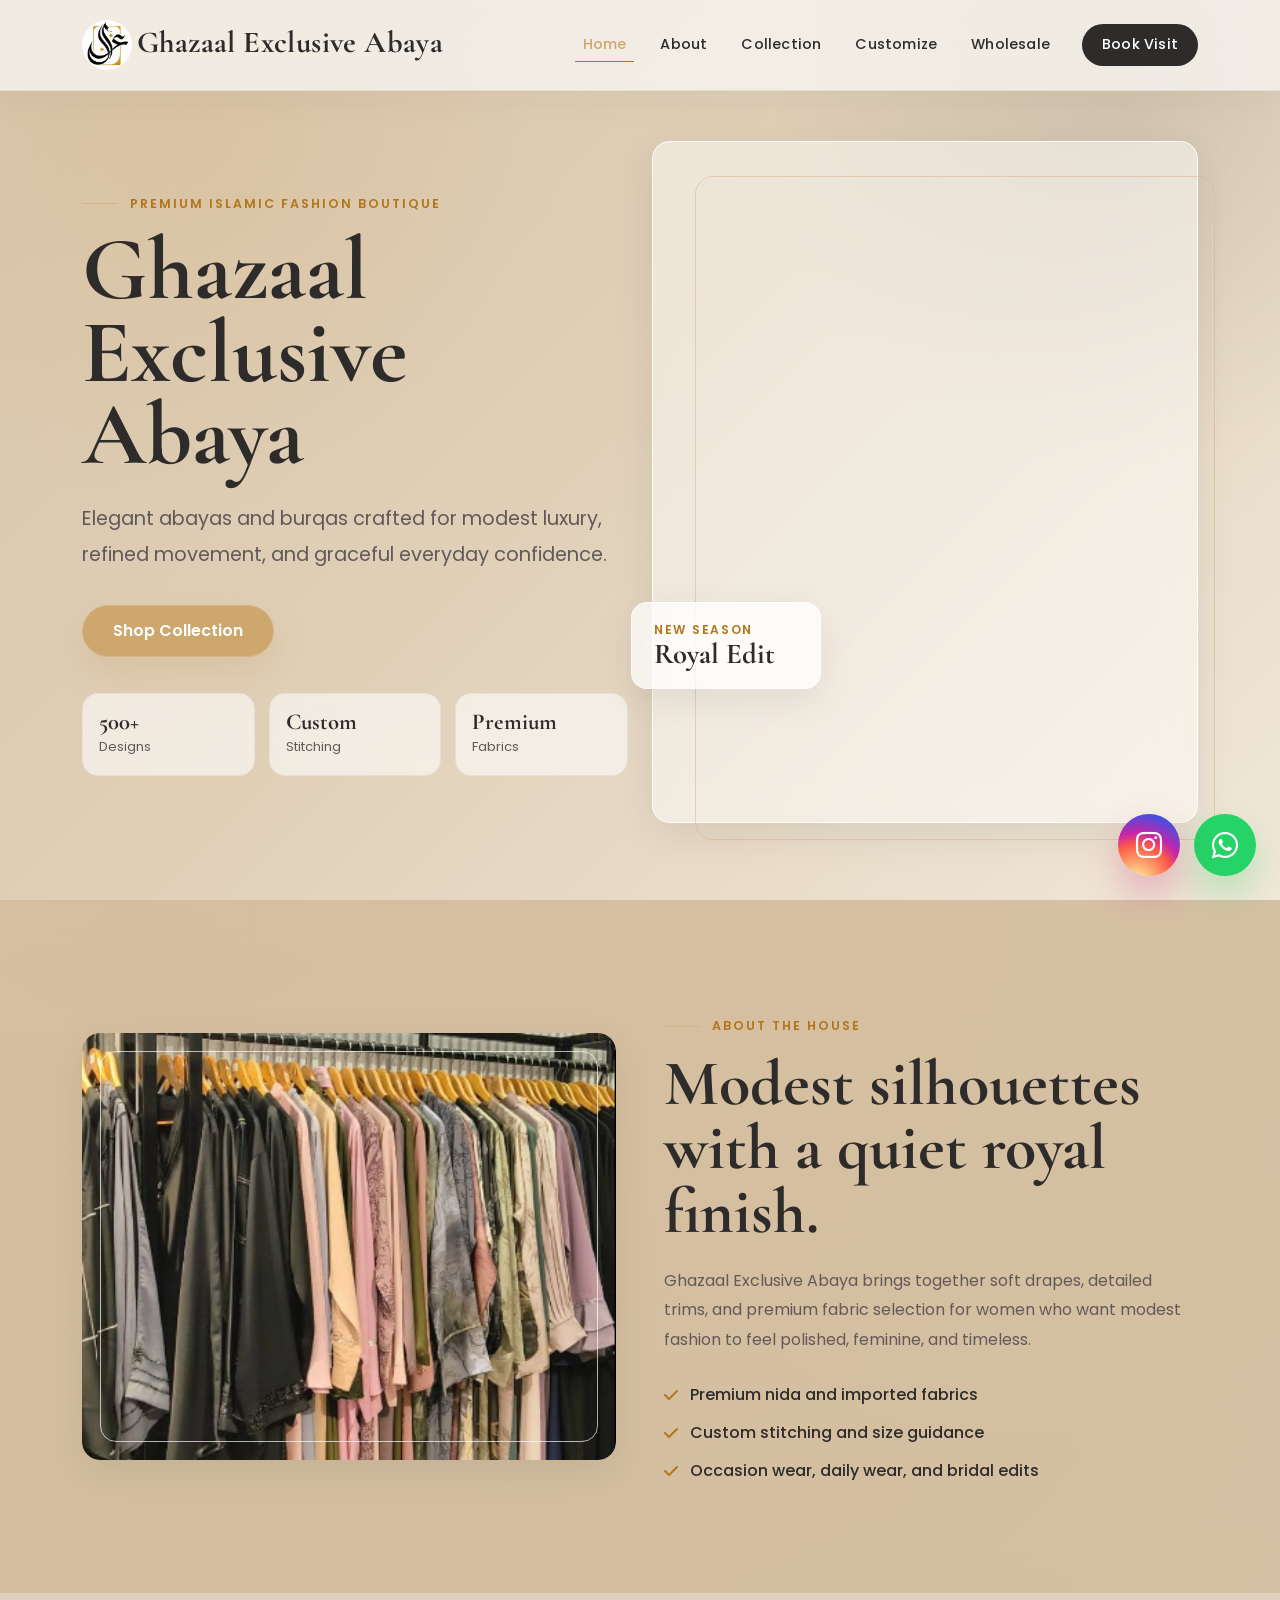
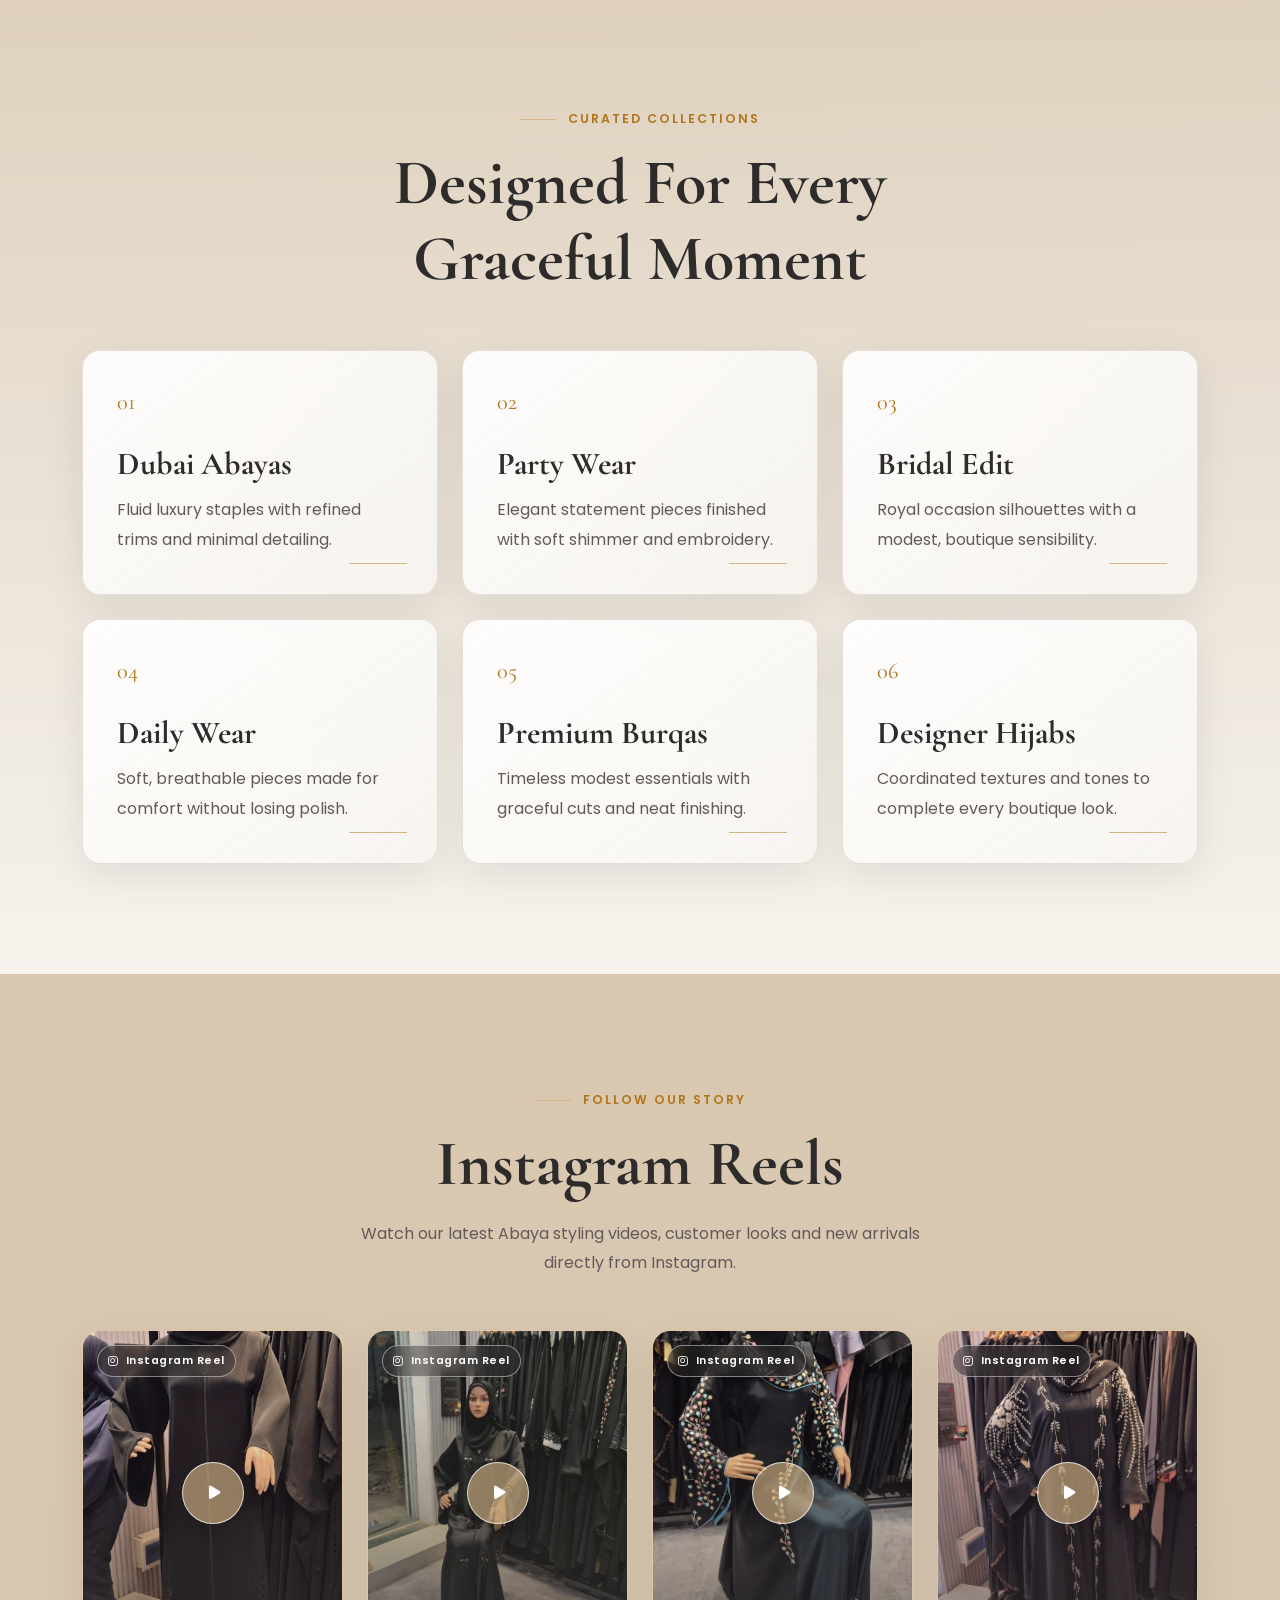
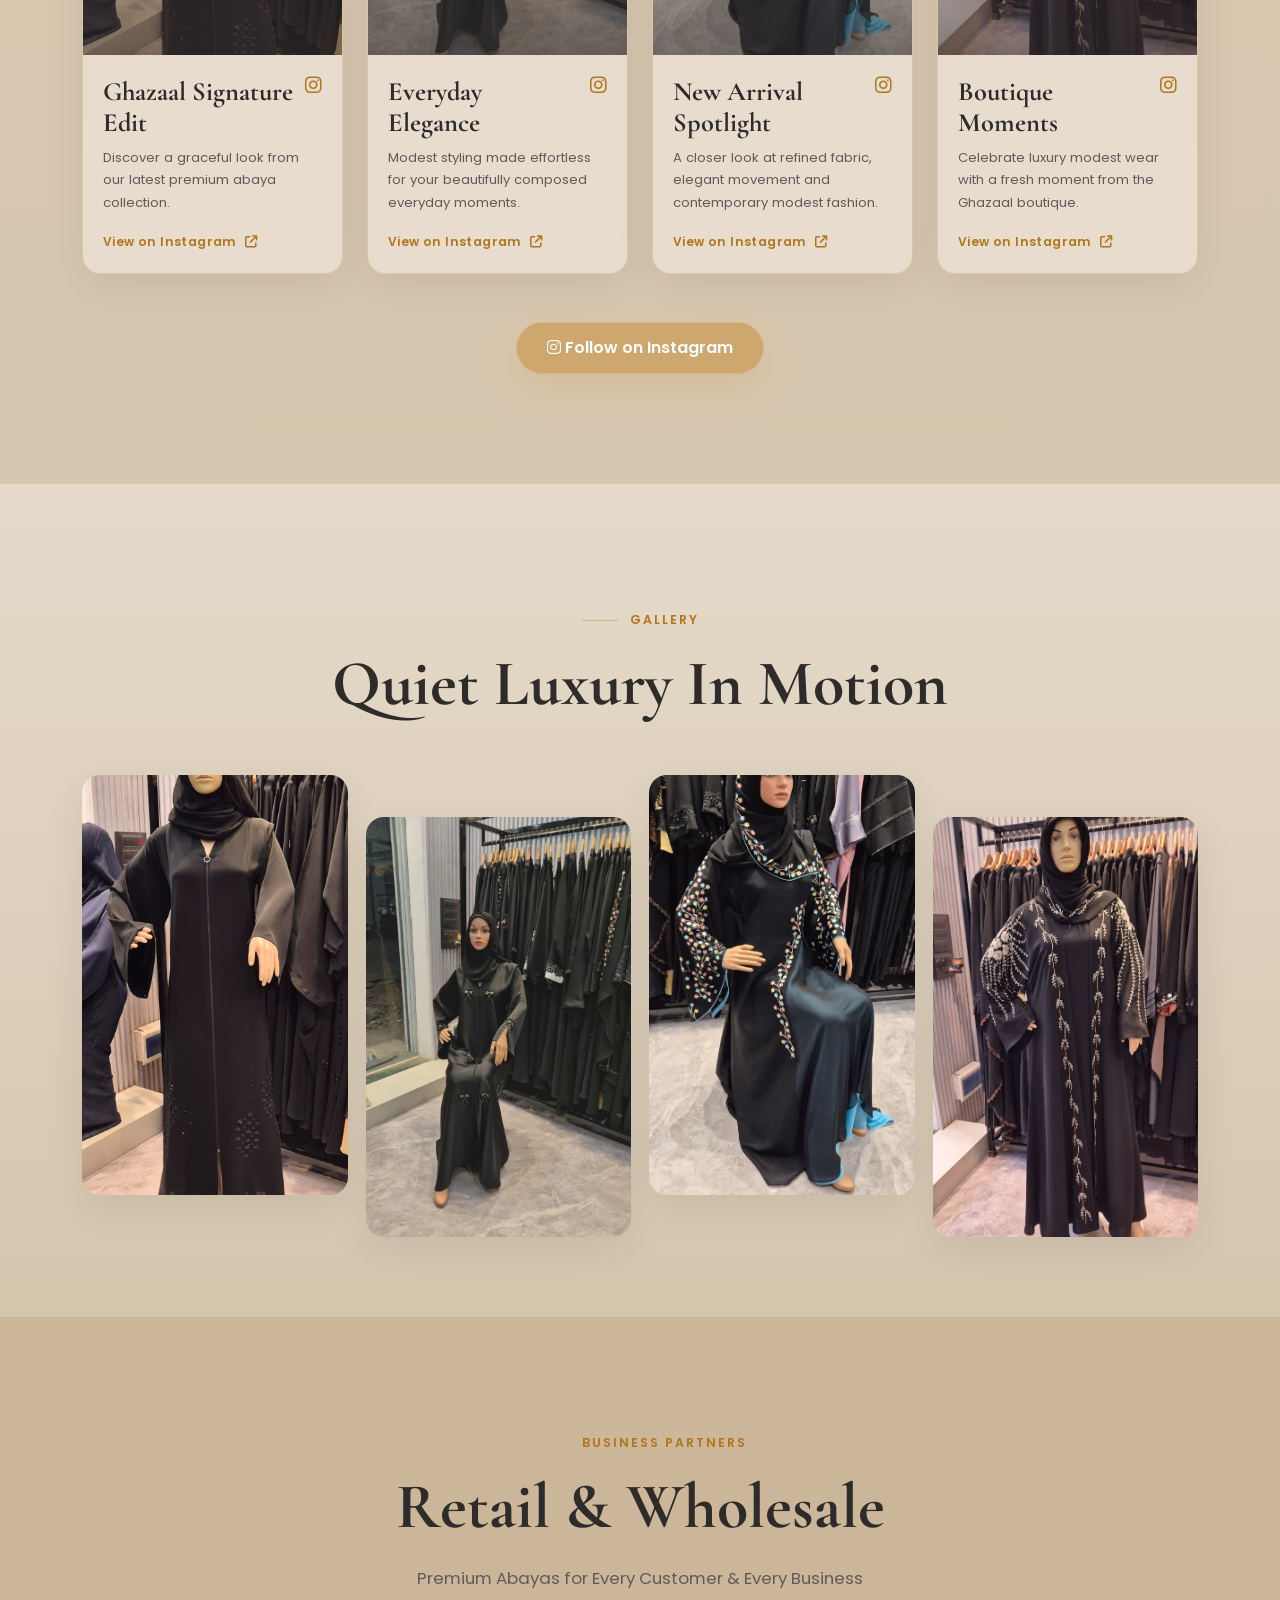
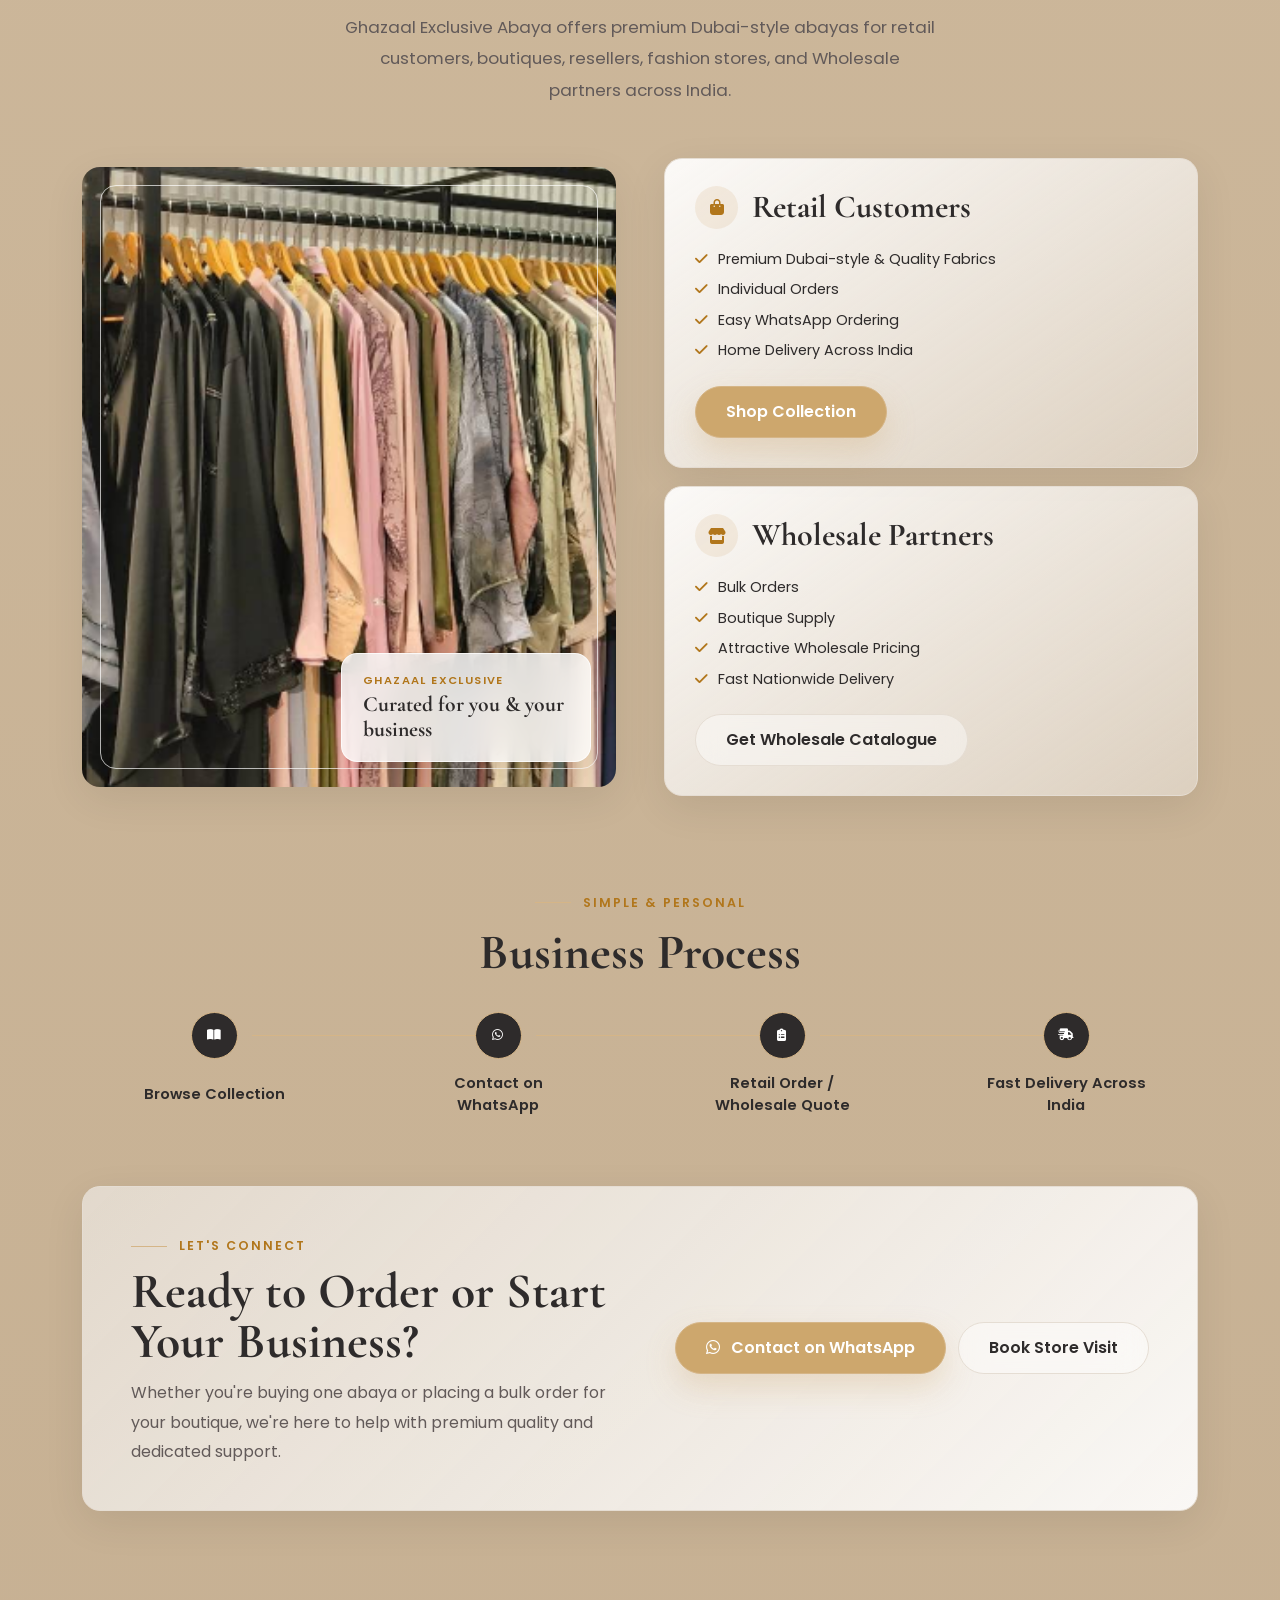
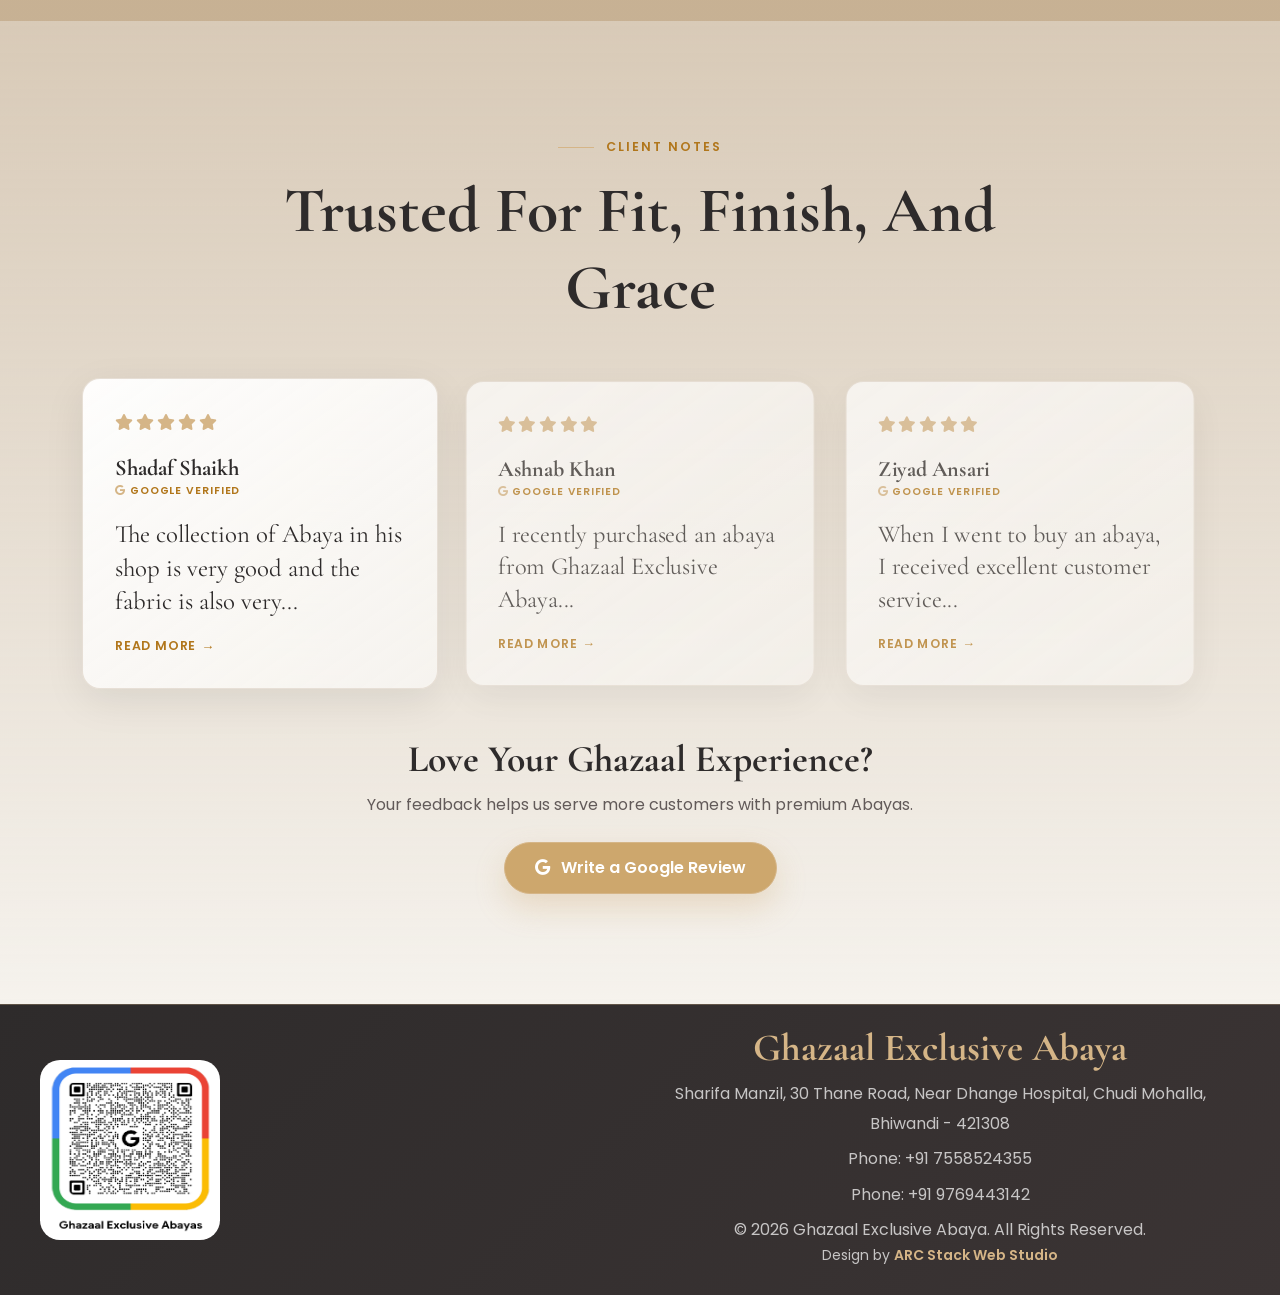
==== commit a10a0bff: "Merge branch 'main' of https://github.com/ARC-Stack-WebStudio/Ghazaal-Exclusive-Abaya-Burqa into Raq" ====
--- a/index.html
+++ b/index.html
@@ -581,8 +581,12 @@
             </p>
 
             <p>
+                Phone: +91 7558524355
+            </p>
+            <p>
                 Phone: +91 9769443142
             </p>
+       
 
             <p>
                 © 2026 Ghazaal Exclusive Abaya. All Rights Reserved.
--- a/css/style.css
+++ b/css/style.css
@@ -1894,7 +1894,8 @@
     }
 
     .product-card img {
-        height: 300px;
+        /* height: 300px; */
+        height: 550px;
     }
 
     .business-process,
@@ -3549,6 +3550,10 @@
     background: #1d1a17;
     color: #fff;
 }
+.list-unstyled{
+    font-weight: bolder;
+    color: var(--heading)   ;
+}
 
 @media (max-width: 620px) {
     .featured-product-modal {
@@ -3571,7 +3576,7 @@
 
     .featured-product-modal__content h2 {
         font-size: 2.1rem;
-    }
+        }
 }
 
 
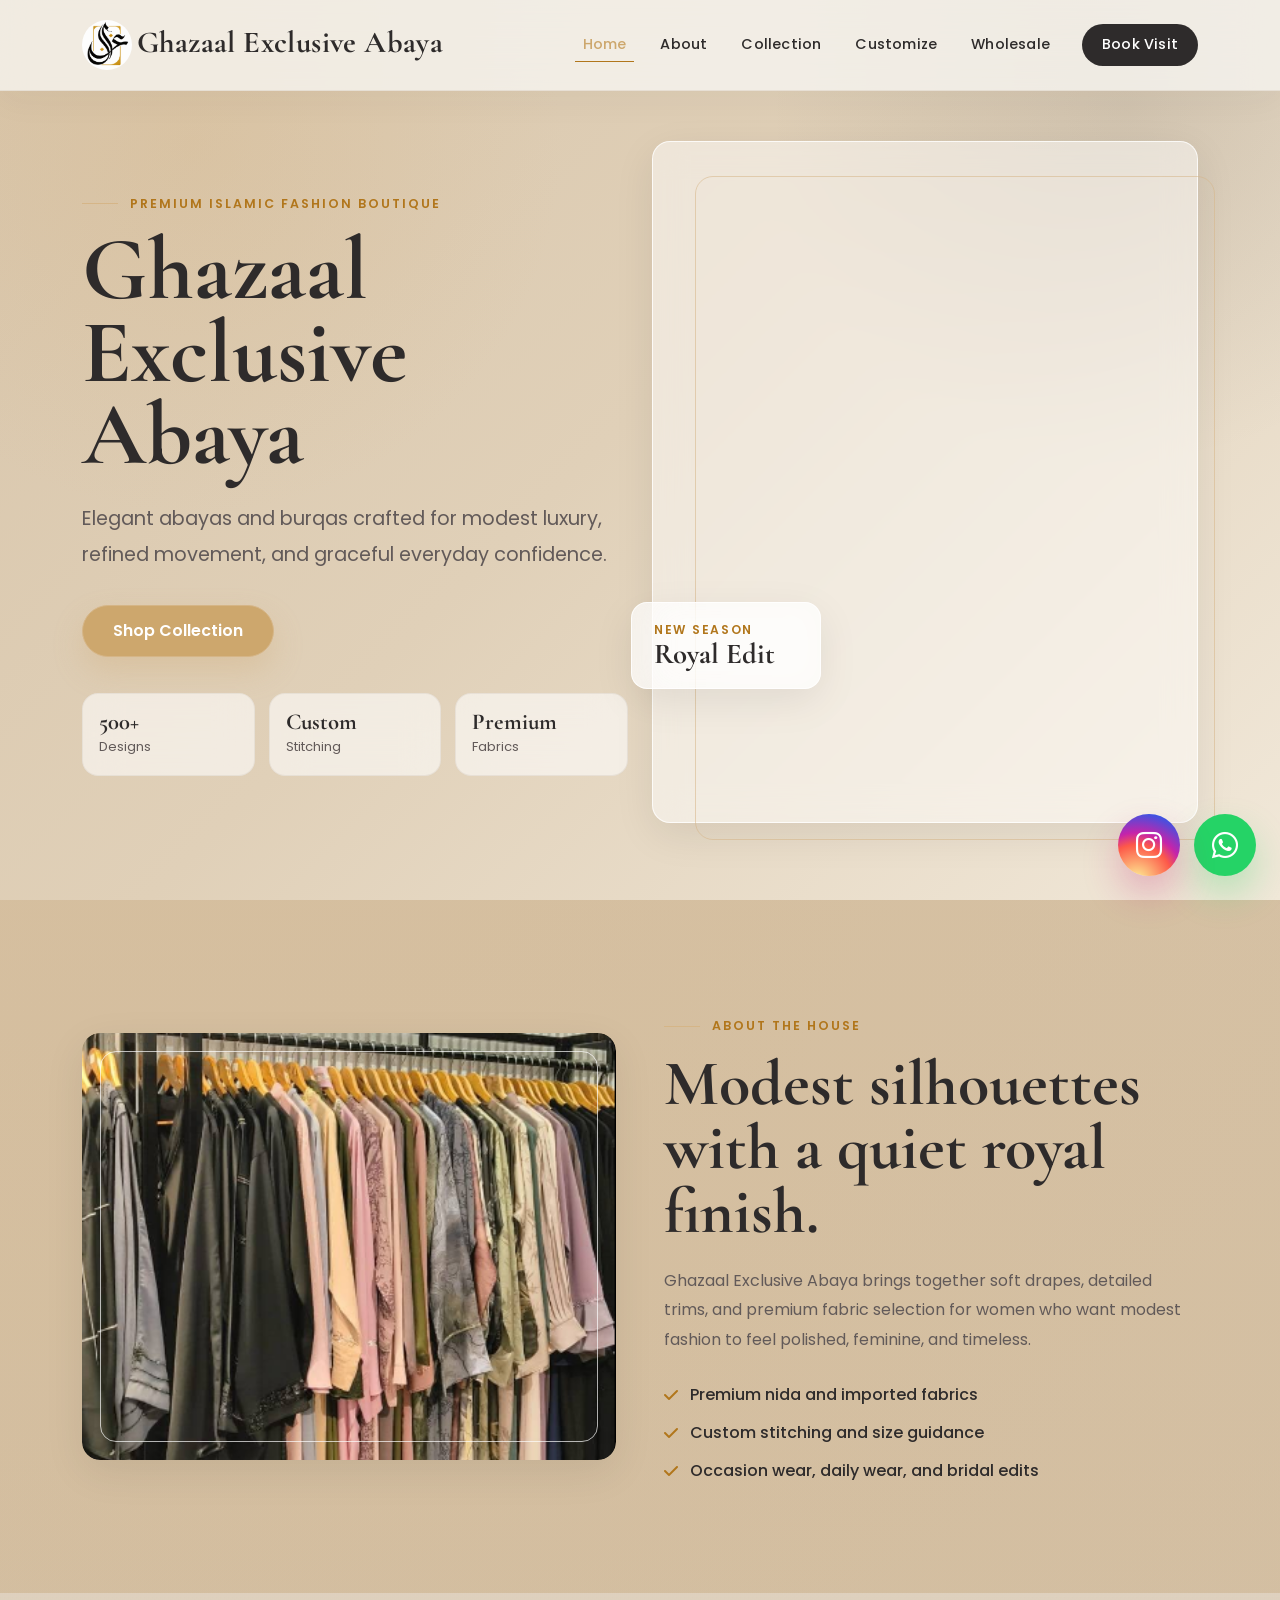
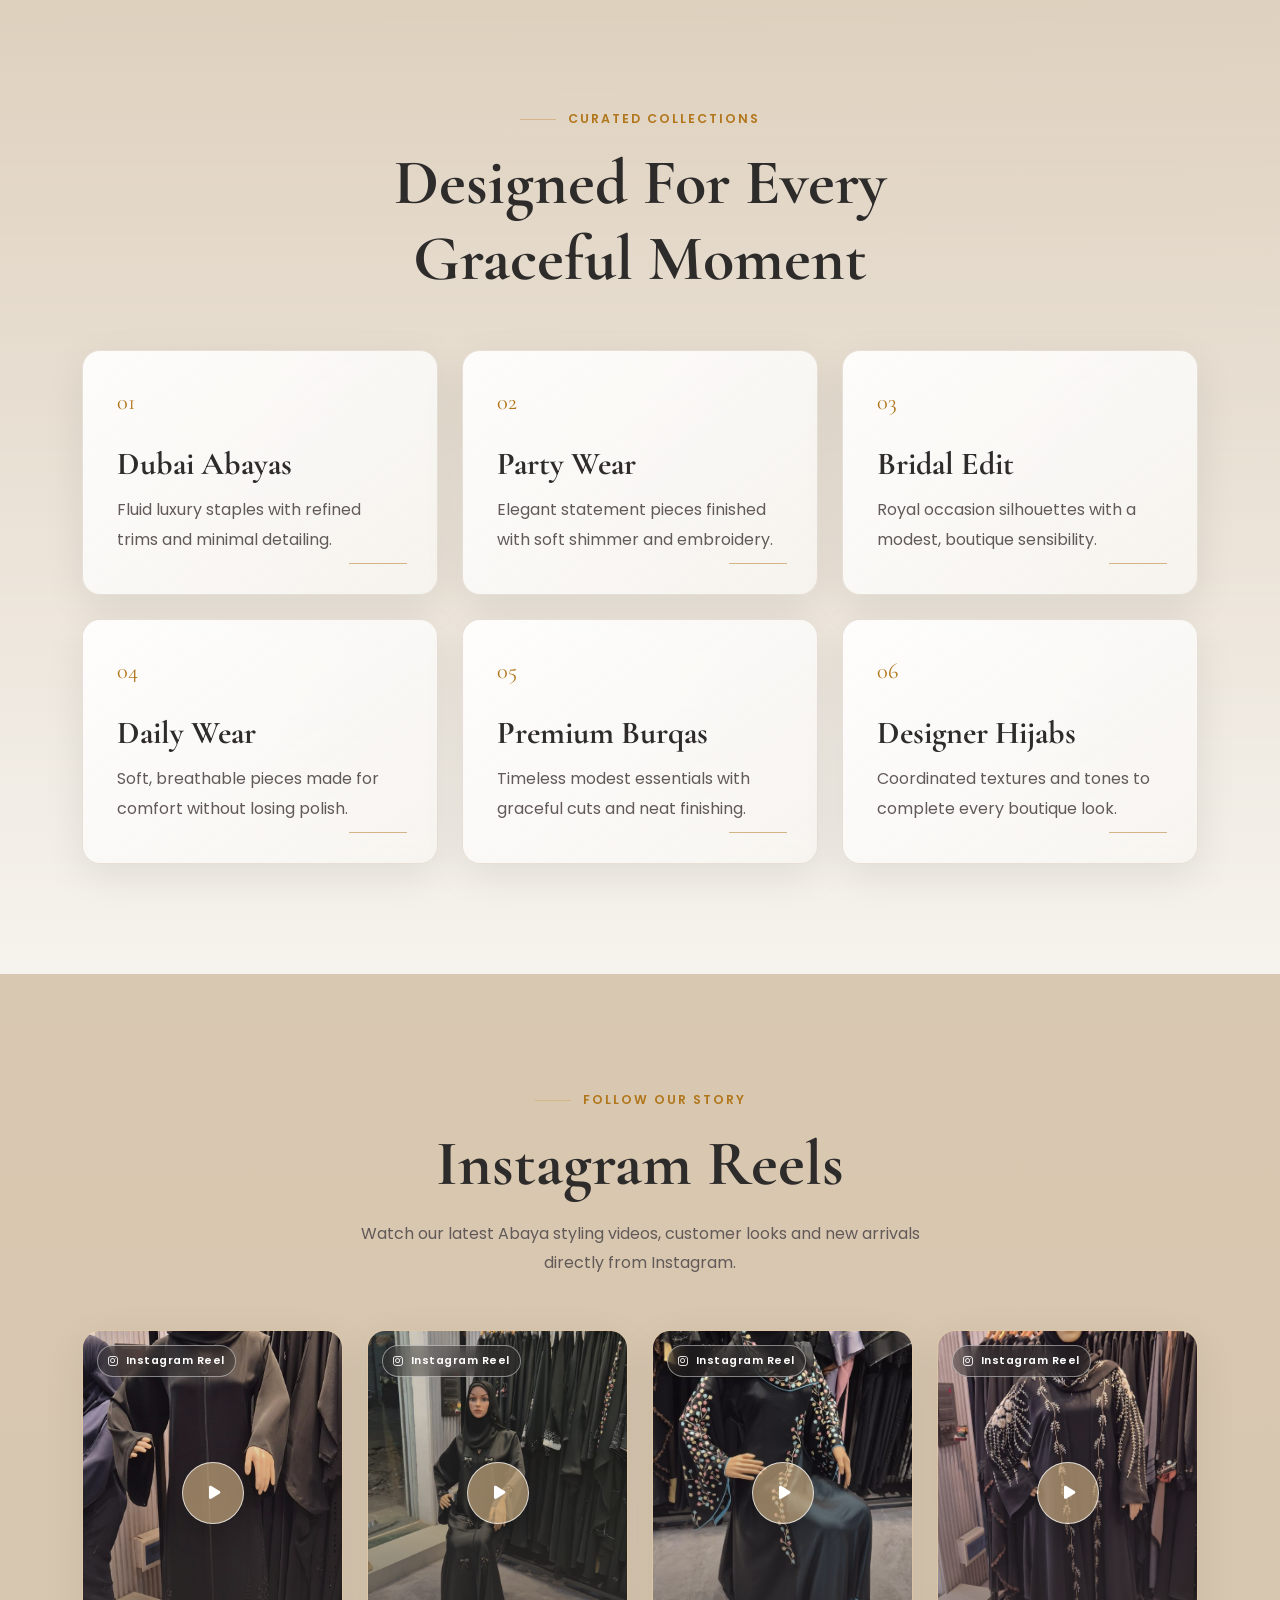
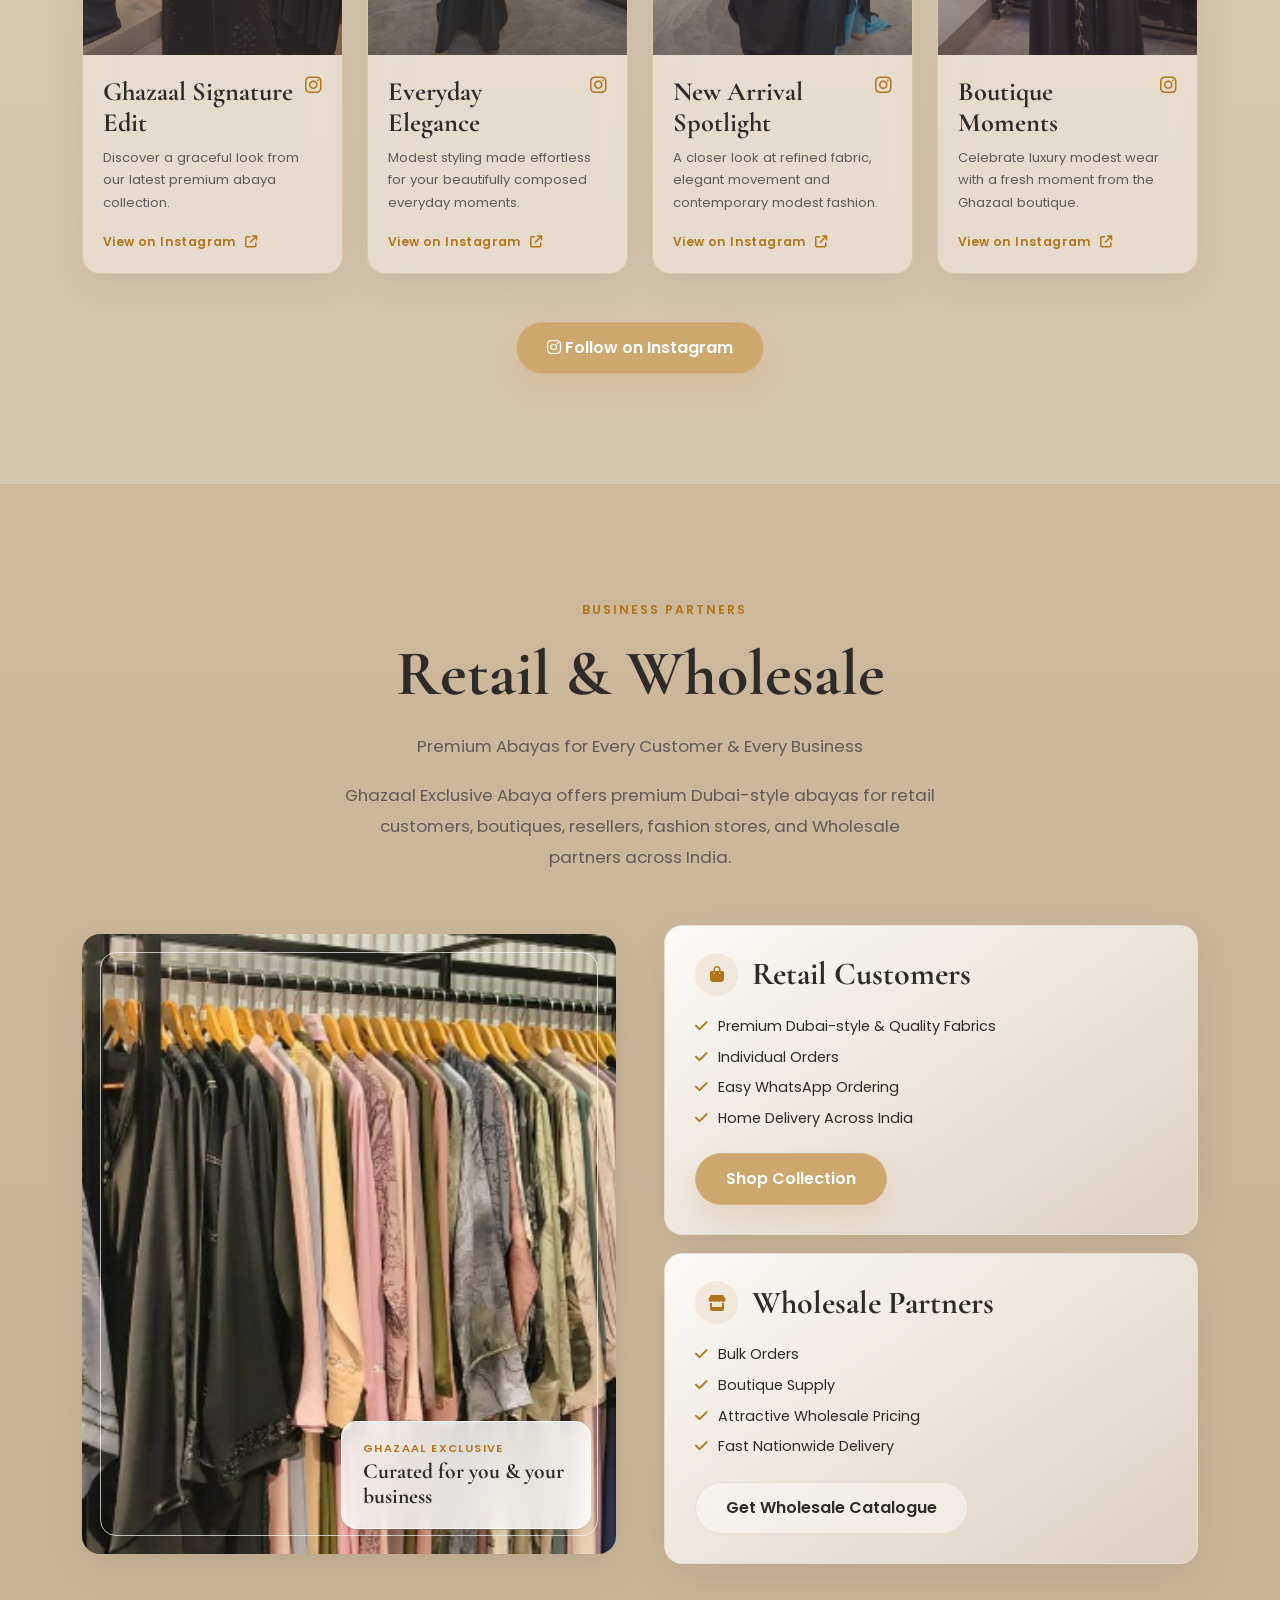
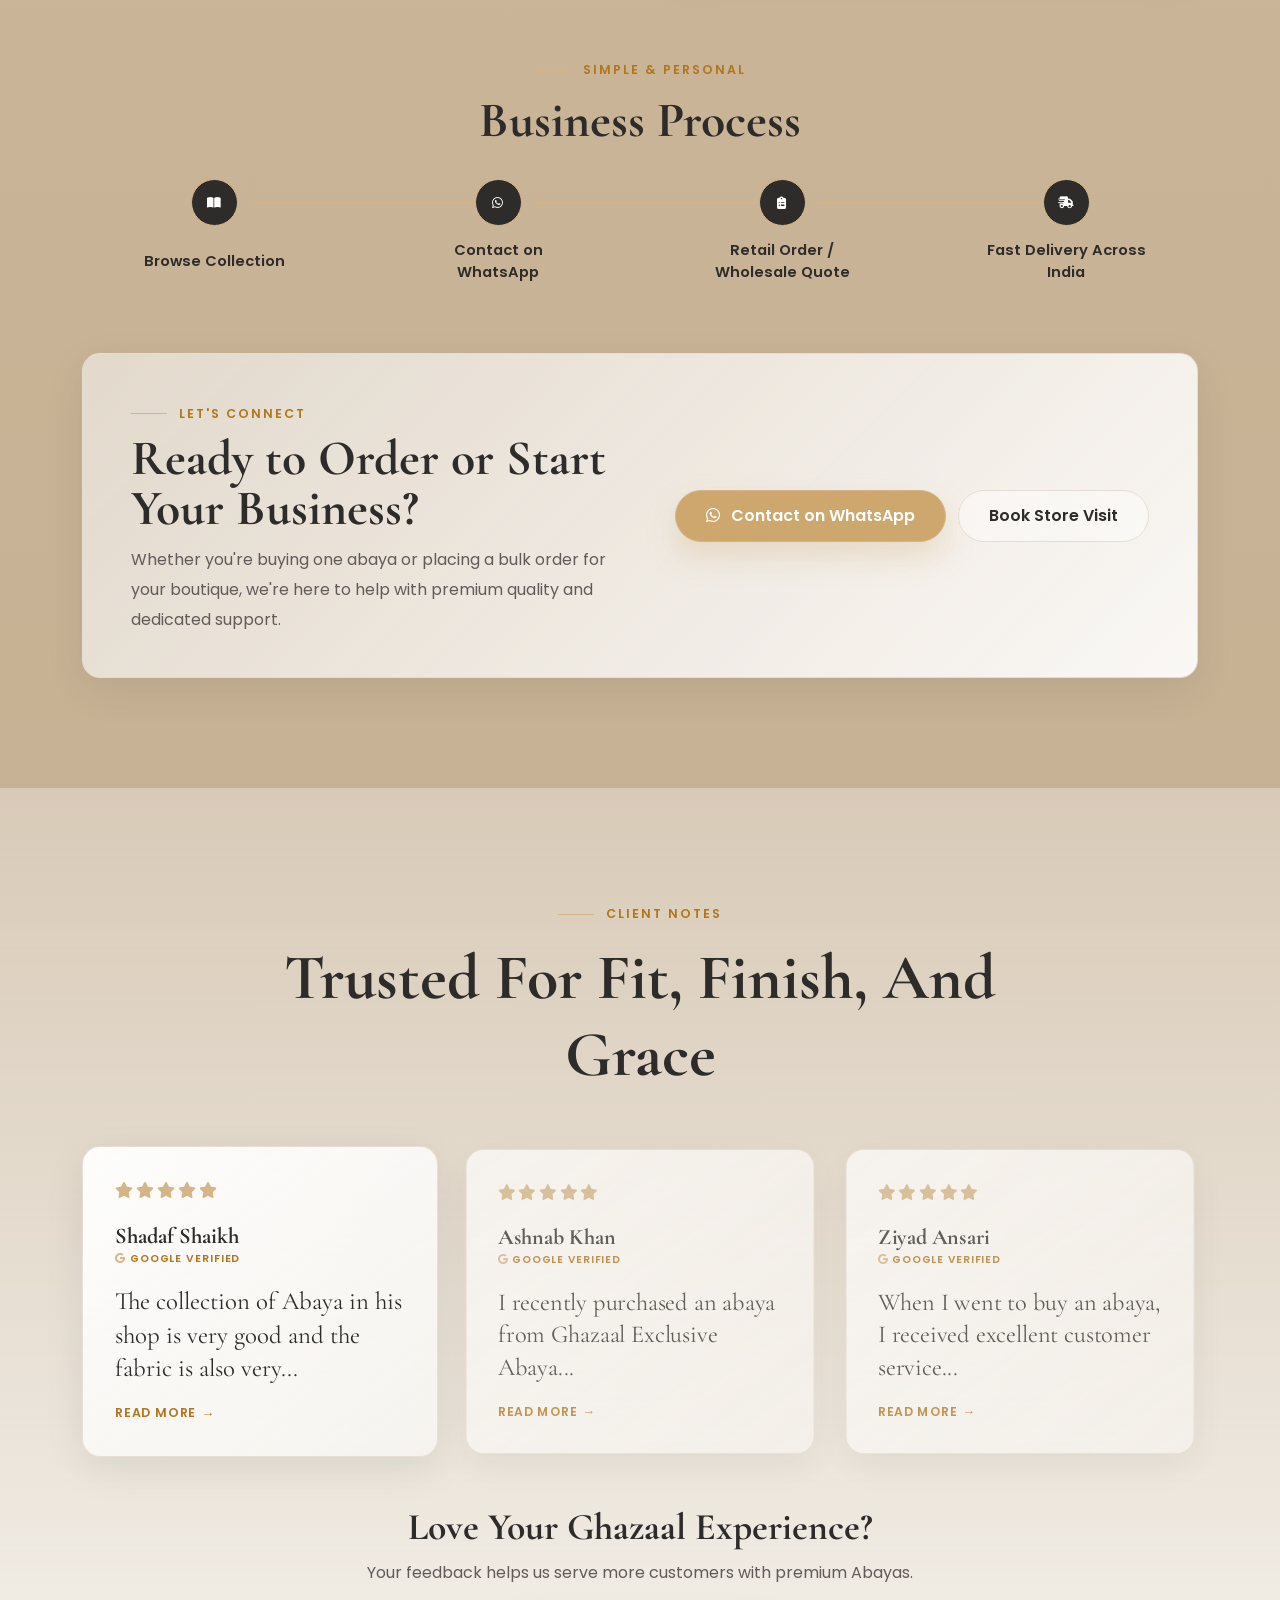
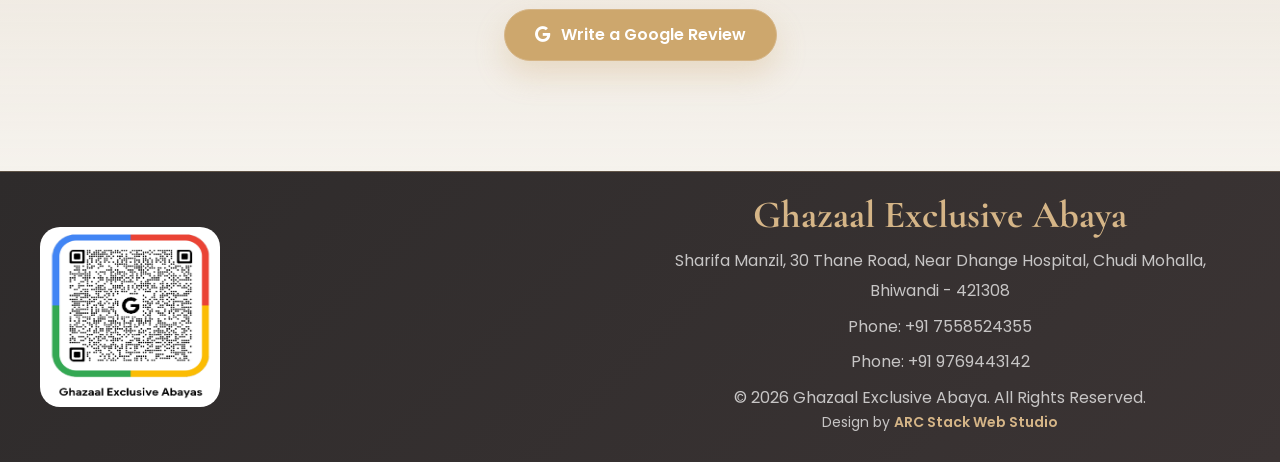
==== commit 4fe7bc0e: "Gallery comment" ====
--- a/index.html
+++ b/index.html
@@ -376,7 +376,9 @@
             </div>
         </div>
 
-        <section id="gallery" class="section-padding gallery-section">
+        <!-- gallery section 4 imgs -->
+
+        <!-- <section id="gallery" class="section-padding gallery-section">
             <div class="container">
                 <div class="section-heading text-center" data-aos="fade-up">
                     <span class="eyebrow">Gallery</span>
@@ -389,7 +391,7 @@
                     <img src="./Clean Img/Abaya-Luxury (4).jpeg" alt="Boutique abaya gallery look">
                 </div>
             </div>
-        </section>
+        </section> -->
 
         <section id="retail-Wholesale" class="section-padding retail-Wholesale-section">
             <div class="container">
--- a/css/style.css
+++ b/css/style.css
@@ -440,6 +440,10 @@
         linear-gradient(135deg, var(--background) 0%, var(--champagne) 52%, var(--white) 100%);
 }
 
+#home {
+    overflow-x: clip;
+}
+
 .contact-section {
     min-height: 40vh;
 }
@@ -2022,6 +2026,13 @@
     .instagram-float {
         right: 18px;
         bottom: 172px;
+    }
+}
+
+@media (max-width: 575.98px) {
+    #about > .container > .row.g-5,
+    #retail-Wholesale > .container > .retail-Wholesale-intro.row {
+        --bs-gutter-x: 1.5rem;
     }
 }
 
